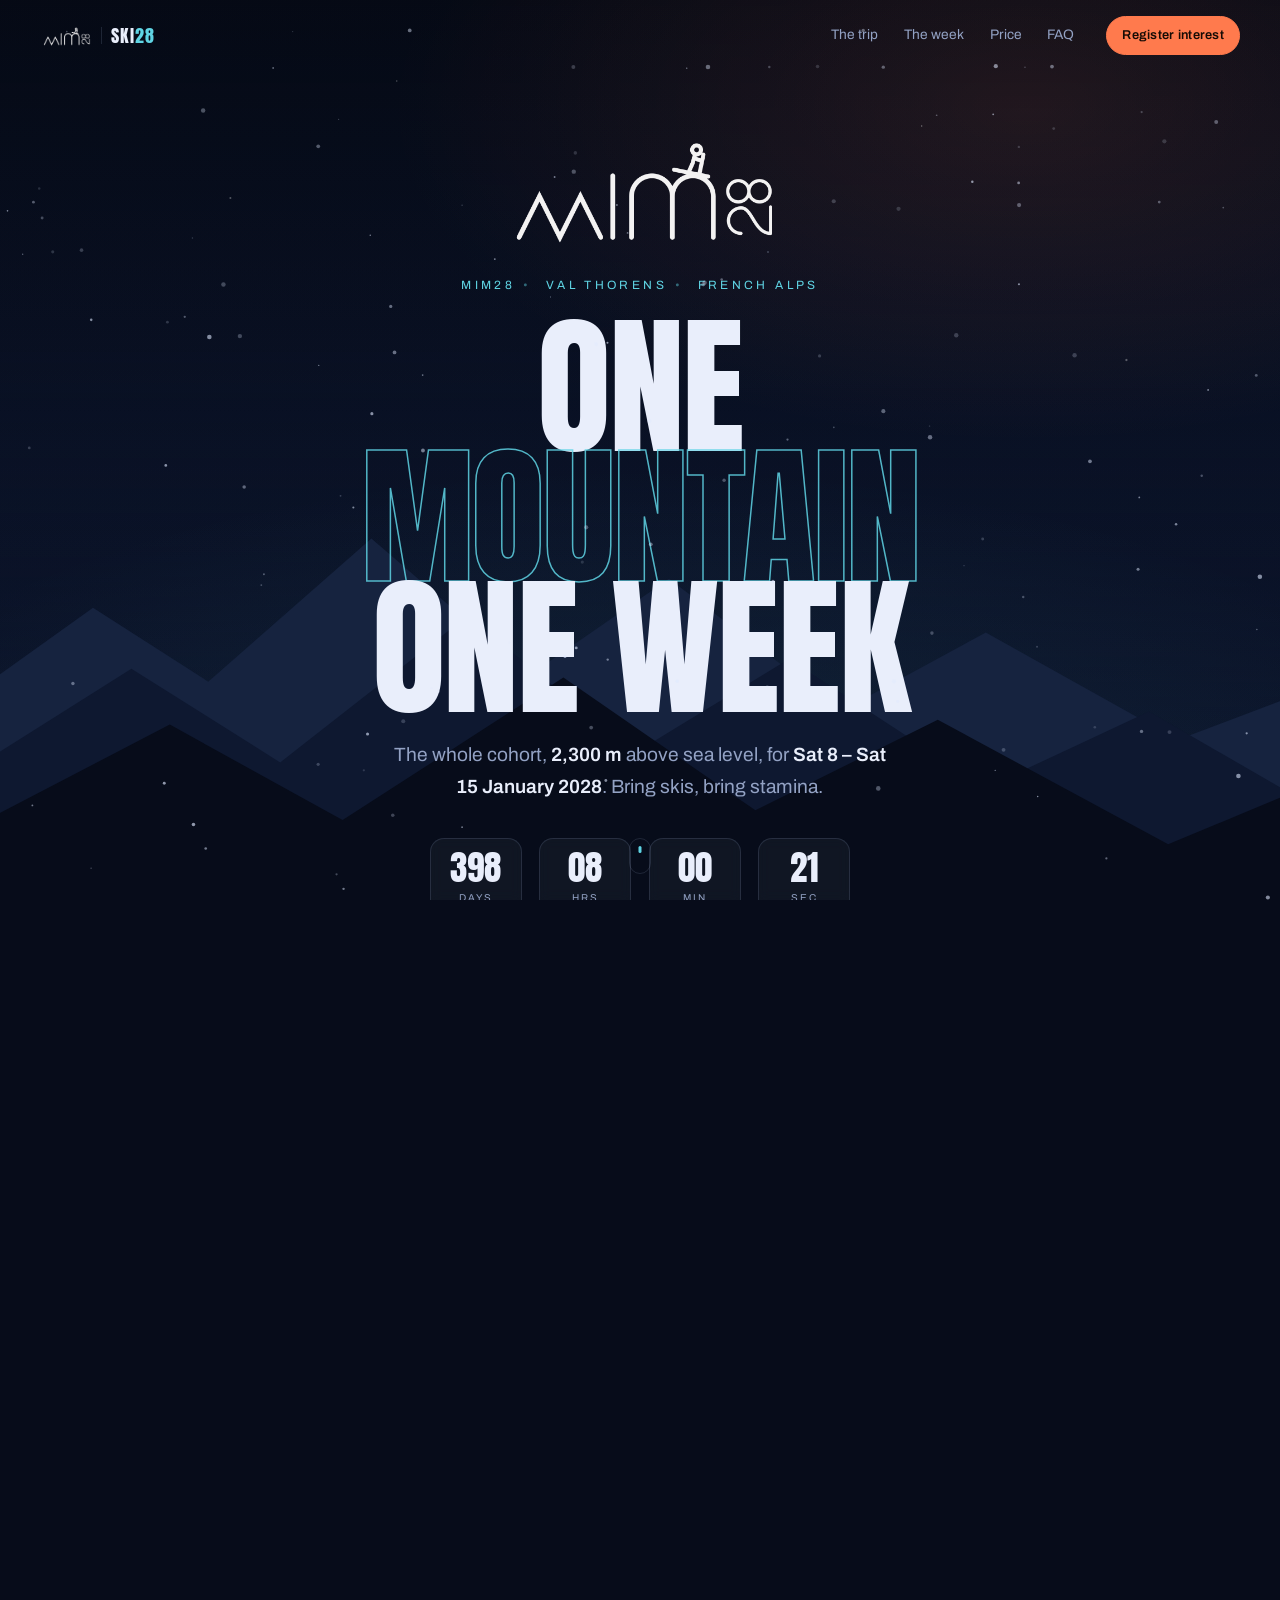
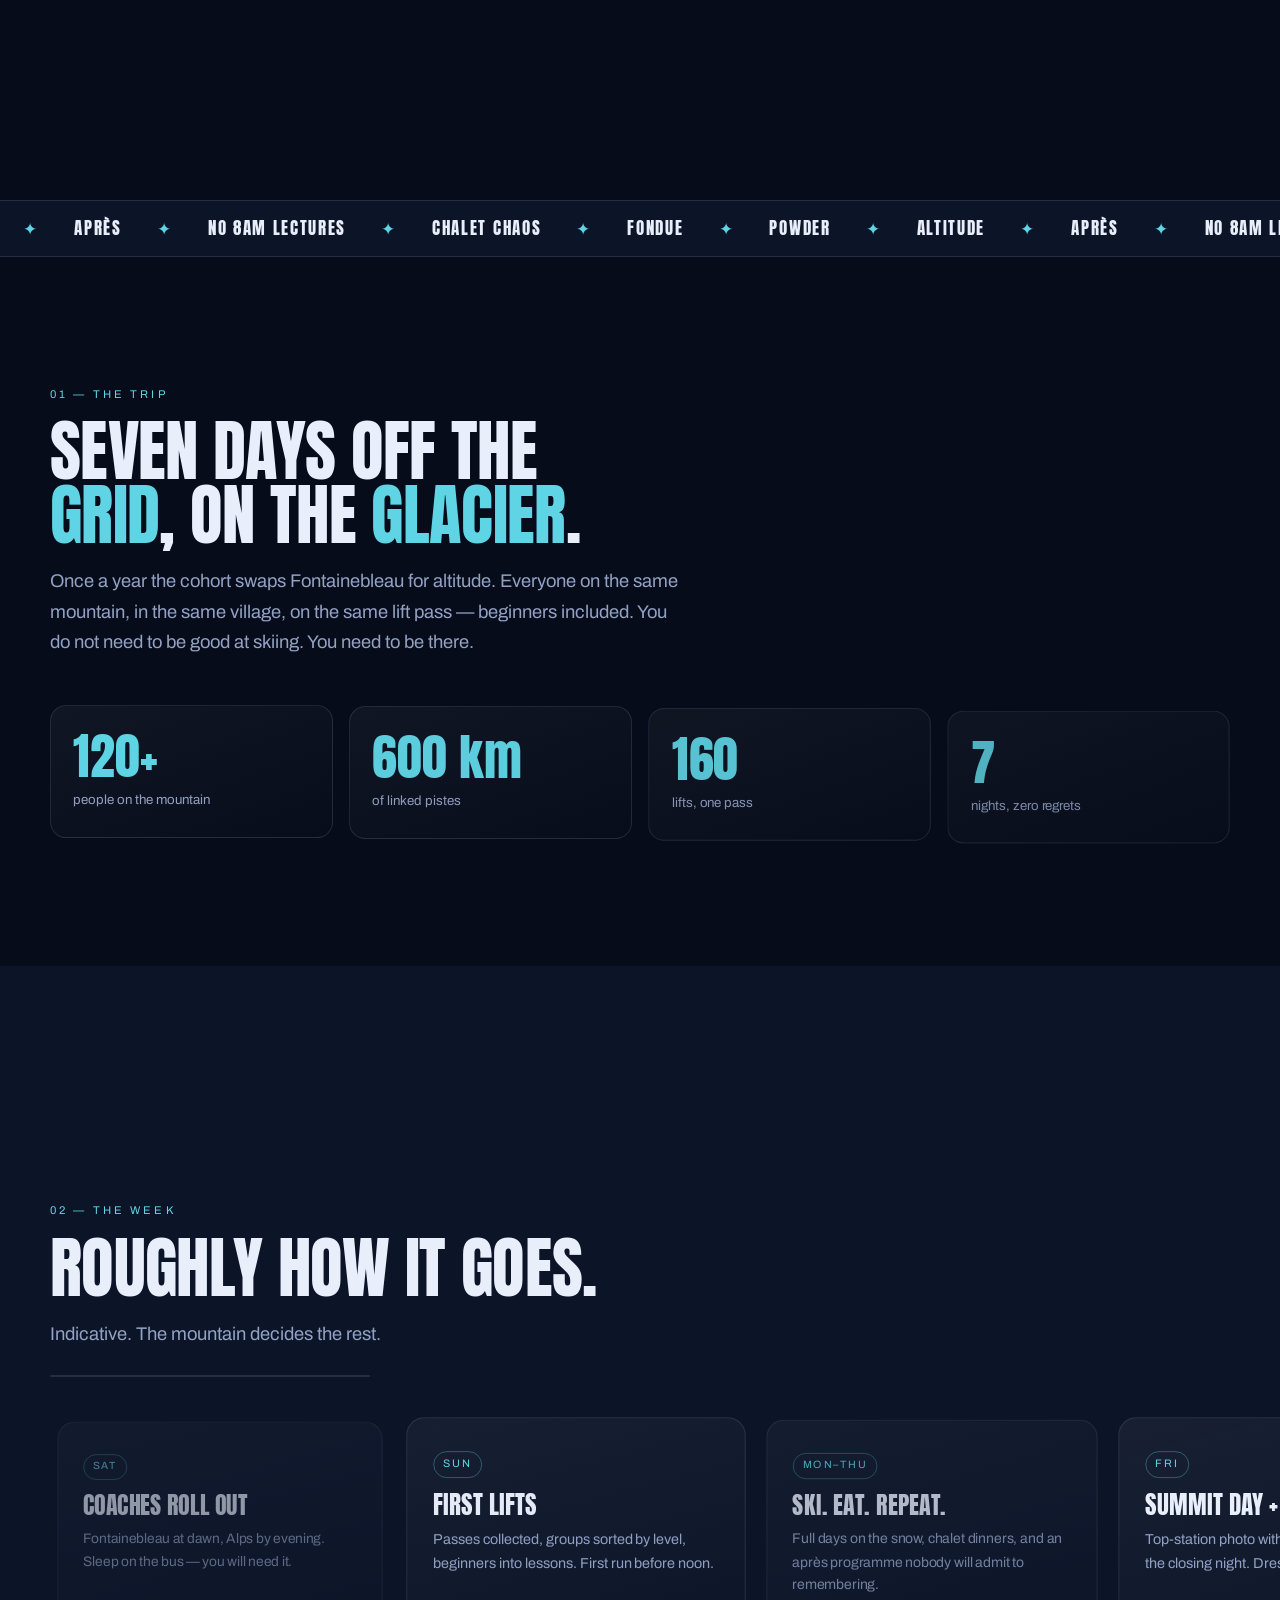
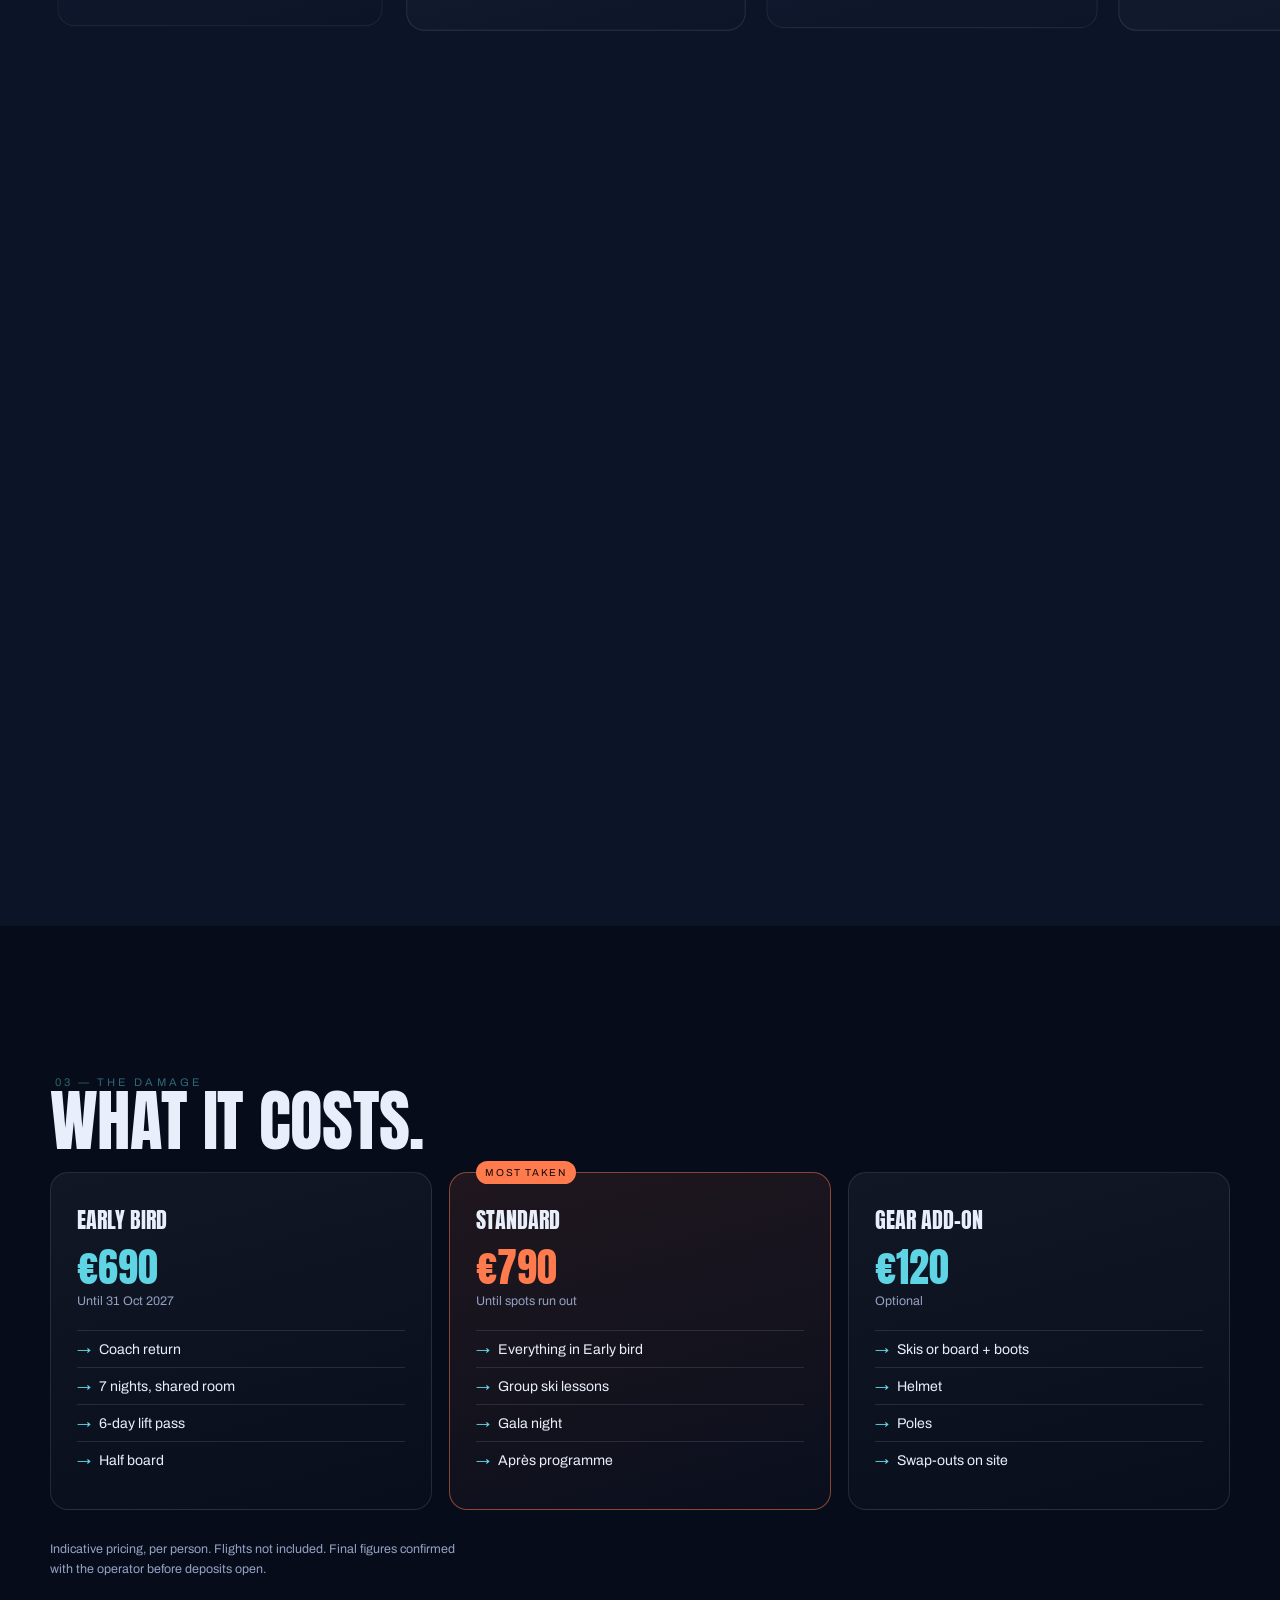
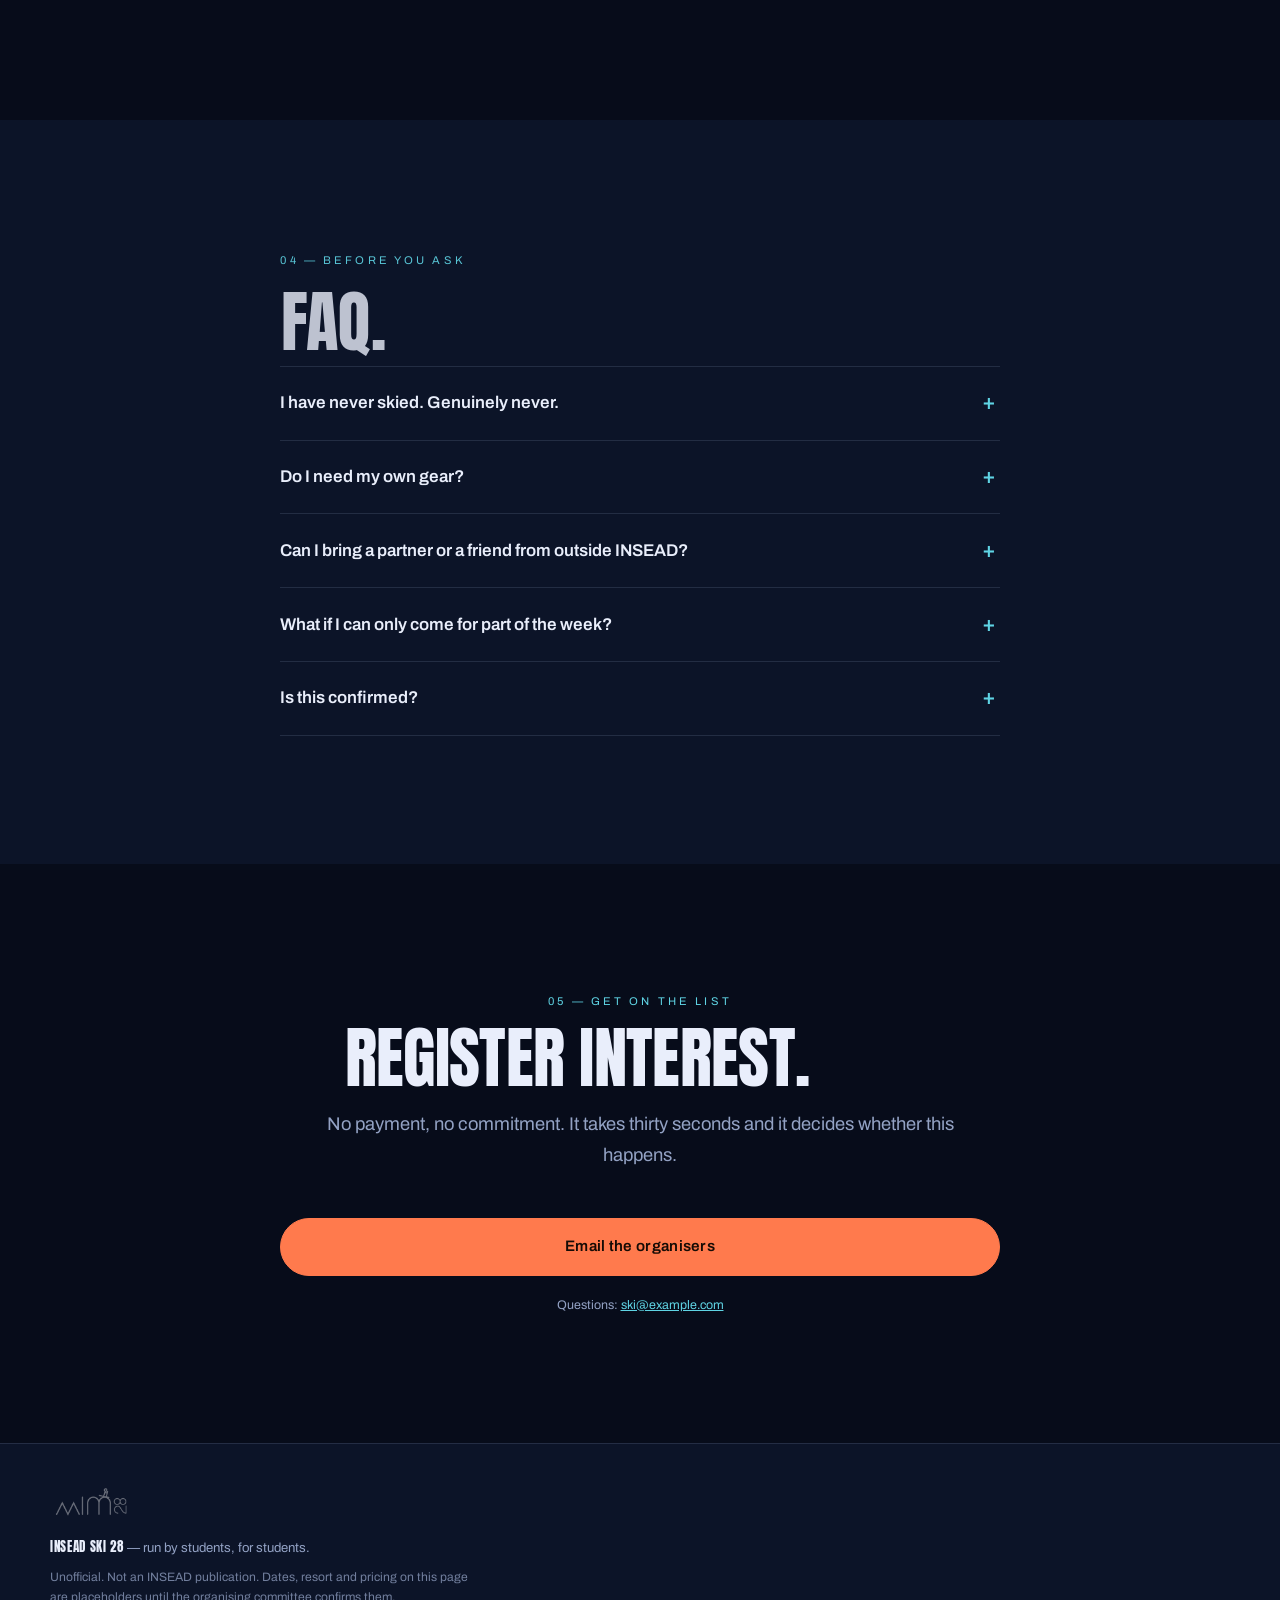
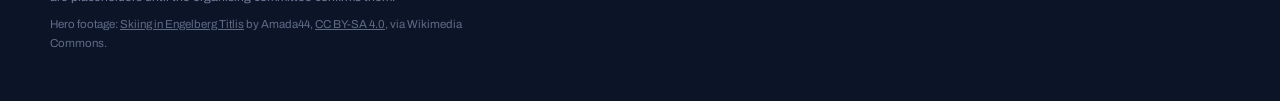
==== index.html @ a14448bf "Update" ====
<!doctype html>
<html lang="en">
<head>
<meta charset="utf-8">
<meta name="viewport" content="width=device-width, initial-scale=1">
<title>INSEAD Ski — MIM28</title>
<meta name="description" content="The INSEAD MIM28 ski trip. One mountain. One week. The whole cohort.">
<meta name="theme-color" content="#070c1a">
<meta property="og:type" content="website">
<meta property="og:title" content="INSEAD Ski — MIM28">
<meta property="og:description" content="One mountain. One week. The whole cohort.">

<link rel="preconnect" href="https://fonts.googleapis.com">
<link rel="preconnect" href="https://fonts.gstatic.com" crossorigin>
<link rel="preconnect" href="https://upload.wikimedia.org" crossorigin>
<link href="https://fonts.googleapis.com/css2?family=Archivo:wght@400;600&family=Anton&display=swap" rel="stylesheet">
<link rel="icon" href="assets/favicon.svg" type="image/svg+xml">
<link rel="apple-touch-icon" href="assets/mim28-logo.png">
<link rel="stylesheet" href="styles.css">
</head>
<body>

<!-- scroll progress hairline -->
<div class="progress" aria-hidden="true"><i id="progressBar"></i></div>

<canvas id="snow" aria-hidden="true"></canvas>

<!-- ══ nav ══ -->
<header class="nav" id="nav">
  <a class="nav__mark" href="#top" aria-label="INSEAD Ski, MIM28 — back to top">
    <img class="nav__logo" src="assets/mim28-logo.png" alt="" width="2080" height="880">
    <span class="nav__rule" aria-hidden="true"></span>
    <span class="nav__word">SKI<span class="nav__yr" data-cfg="yearShort"></span></span>
  </a>
  <nav class="nav__links">
    <a href="#what">The trip</a>
    <a href="#week">The week</a>
    <a href="#price">Price</a>
    <a href="#faq">FAQ</a>
  </nav>
  <a class="btn btn--sm" href="#signup">Register interest</a>
</header>

<!-- ══════════════ HERO ══════════════
     Tall section + sticky stage: everything inside is driven by --p,
     the section's own 0→1 scroll progress, so the hero doesn't "finish"
     and hand over — it dissolves continuously into what follows. -->
<section class="hero" id="top" data-pin="hero">
  <div class="hero__stage">

    <div class="hero__media" aria-hidden="true">
      <video class="hero__video" id="heroVideo"
             autoplay muted loop playsinline preload="none" tabindex="-1"></video>
      <div class="hero__sky"></div>
      <div class="hero__scrim"></div>
    </div>

    <svg class="ridge ridge--far"  viewBox="0 0 1440 420" preserveAspectRatio="none" aria-hidden="true">
      <path d="M0 420V250l150-92 120 66 170-128 165 122 145-86 180 118 150-70 200 96 160-52v176z"/>
    </svg>
    <svg class="ridge ridge--mid"  viewBox="0 0 1440 420" preserveAspectRatio="none" aria-hidden="true">
      <path d="M0 420V300l190-118 155 96 195-150 175 140 160-96 205 132 170-78 190 108v186z"/>
    </svg>
    <svg class="ridge ridge--near" viewBox="0 0 1440 420" preserveAspectRatio="none" aria-hidden="true">
      <path d="M0 420V344l230-142 180 118 230-176 200 164 190-112 240 154 170-84v354z"/>
    </svg>

    <div class="hero__inner">
      <img class="hero__logo" src="assets/mim28-logo.png" alt="MIM28"
           width="2080" height="880" fetchpriority="high">

      <p class="kicker">
        <span data-cfg="cohort"></span><span class="kicker__dot">•</span>
        <span data-cfg="resort"></span><span class="kicker__dot">•</span>
        <span data-cfg="country"></span>
      </p>

      <h1 class="hero__title">
        <span class="hero__line" style="--k:0">ONE</span>
        <span class="hero__line hero__line--out" style="--k:1">MOUNTAIN</span>
        <span class="hero__line" style="--k:2">ONE WEEK</span>
      </h1>

      <p class="hero__sub">
        The whole cohort, <span data-cfg="altitude"></span> above sea level,
        for <span data-cfg="datesLong"></span>. Bring skis, bring stamina.
      </p>

      <div class="count" id="count" aria-live="polite">
        <div class="count__unit"><b id="c-d">—</b><span>days</span></div>
        <div class="count__unit"><b id="c-h">—</b><span>hrs</span></div>
        <div class="count__unit"><b id="c-m">—</b><span>min</span></div>
        <div class="count__unit"><b id="c-s">—</b><span>sec</span></div>
      </div>

      <div class="hero__cta">
        <a class="btn btn--lg" href="#signup">Register interest</a>
        <a class="btn btn--ghost btn--lg" href="#what">What is this?</a>
      </div>

      <p class="hero__note"><span data-cfg="spotsNote"></span></p>
    </div>

    <div class="scrollcue" aria-hidden="true"><span></span></div>
  </div>
</section>

<!-- ══ marquee — speed reacts to how fast you scroll ══ -->
<div class="marquee" id="marquee" aria-hidden="true">
  <div class="marquee__track">
    <span>POWDER</span><i>✦</i><span>ALTITUDE</span><i>✦</i><span>APRÈS</span><i>✦</i>
    <span>NO 8AM LECTURES</span><i>✦</i><span>CHALET CHAOS</span><i>✦</i><span>FONDUE</span><i>✦</i>
    <span>POWDER</span><i>✦</i><span>ALTITUDE</span><i>✦</i><span>APRÈS</span><i>✦</i>
    <span>NO 8AM LECTURES</span><i>✦</i><span>CHALET CHAOS</span><i>✦</i><span>FONDUE</span><i>✦</i>
  </div>
</div>

<!-- ══ what ══ -->
<section class="sec" id="what">
  <div class="wrap">
    <p class="eyebrow flow">01 — The trip</p>
    <h2 class="h2 flow">Seven days off the <em>grid</em>, on the <em>glacier</em>.</h2>
    <p class="lede flow">
      Once a year the cohort swaps Fontainebleau for altitude. Everyone on the same mountain,
      in the same village, on the same lift pass — beginners included. You do not need to be
      good at skiing. You need to be there.
    </p>

    <div class="stats">
      <div class="stat flow" style="--k:0"><b data-cfg="statPeople" data-count></b><span>people on the mountain</span></div>
      <div class="stat flow" style="--k:1"><b data-cfg="statKm"     data-count></b><span>of linked pistes</span></div>
      <div class="stat flow" style="--k:2"><b data-cfg="statLifts"  data-count></b><span>lifts, one pass</span></div>
      <div class="stat flow" style="--k:3"><b data-cfg="statNights" data-count></b><span>nights, zero regrets</span></div>
    </div>
  </div>
</section>

<!-- ══════════════ THE WEEK ══════════════
     Pinned: vertical scrolling is remapped onto horizontal travel, so the
     week plays out as one continuous move instead of five separate reveals. -->
<section class="week" id="week" data-pin="week">
  <div class="week__stage">
    <div class="wrap week__head">
      <p class="eyebrow">02 — The week</p>
      <h2 class="h2">Roughly how it goes.</h2>
      <p class="lede lede--tight">Indicative. The mountain decides the rest.</p>
      <div class="week__meter" aria-hidden="true"><i id="weekMeter"></i></div>
    </div>

    <div class="track" id="weekTrack" role="list">
      <article class="wcard" role="listitem" style="--k:0">
        <span class="wcard__day">Sat</span>
        <h3>Coaches roll out</h3>
        <p>Fontainebleau at dawn, Alps by evening. Sleep on the bus — you will need it.</p>
      </article>
      <article class="wcard" role="listitem" style="--k:1">
        <span class="wcard__day">Sun</span>
        <h3>First lifts</h3>
        <p>Passes collected, groups sorted by level, beginners into lessons. First run before noon.</p>
      </article>
      <article class="wcard" role="listitem" style="--k:2">
        <span class="wcard__day">Mon–Thu</span>
        <h3>Ski. Eat. Repeat.</h3>
        <p>Full days on the snow, chalet dinners, and an après programme nobody will admit to remembering.</p>
      </article>
      <article class="wcard" role="listitem" style="--k:3">
        <span class="wcard__day">Fri</span>
        <h3>Summit day + gala</h3>
        <p>Top-station photo with the whole cohort, then the closing night. Dress code: questionable.</p>
      </article>
      <article class="wcard" role="listitem" style="--k:4">
        <span class="wcard__day">Sat</span>
        <h3>The long drive back</h3>
        <p>Silence, sunburn, and a group chat that will not recover for months.</p>
      </article>
    </div>
  </div>
</section>

<!-- ══ price ══ -->
<section class="sec" id="price">
  <div class="wrap">
    <p class="eyebrow flow">03 — The damage</p>
    <h2 class="h2 flow">What it costs.</h2>

    <div class="tiers">
      <div class="tier flow" style="--k:0">
        <h3>Early bird</h3>
        <p class="tier__price"><span data-cfg="priceEarly"></span></p>
        <p class="tier__when">Until <span data-cfg="earlyDeadline"></span></p>
        <ul><li>Coach return</li><li>7 nights, shared room</li><li>6-day lift pass</li><li>Half board</li></ul>
      </div>
      <div class="tier tier--hot flow" style="--k:1">
        <span class="tier__flag">Most taken</span>
        <h3>Standard</h3>
        <p class="tier__price"><span data-cfg="priceStd"></span></p>
        <p class="tier__when">Until spots run out</p>
        <ul><li>Everything in Early bird</li><li>Group ski lessons</li><li>Gala night</li><li>Après programme</li></ul>
      </div>
      <div class="tier flow" style="--k:2">
        <h3>Gear add-on</h3>
        <p class="tier__price"><span data-cfg="priceGear"></span></p>
        <p class="tier__when">Optional</p>
        <ul><li>Skis or board + boots</li><li>Helmet</li><li>Poles</li><li>Swap-outs on site</li></ul>
      </div>
    </div>
    <p class="finePrint flow">
      Indicative pricing, per person. Flights not included. Final figures confirmed with the
      operator before deposits open.
    </p>
  </div>
</section>

<!-- ══ faq ══ -->
<section class="sec sec--alt" id="faq">
  <div class="wrap wrap--narrow">
    <p class="eyebrow flow">04 — Before you ask</p>
    <h2 class="h2 flow">FAQ.</h2>

    <details class="qa flow" style="--k:0"><summary>I have never skied. Genuinely never.</summary>
      <p>Perfect. A large chunk of the cohort hasn't either. Beginner lessons run every morning and
      the beginner group is the loudest group on the trip.</p></details>
    <details class="qa flow" style="--k:1"><summary>Do I need my own gear?</summary>
      <p>No. Take the gear add-on and everything is waiting for you at the shop in the village.
      Bring your own gloves, goggles and thermals — those are personal.</p></details>
    <details class="qa flow" style="--k:2"><summary>Can I bring a partner or a friend from outside INSEAD?</summary>
      <p>Usually yes, subject to spots. Flag it on the interest form so the organisers can count beds.</p></details>
    <details class="qa flow" style="--k:3"><summary>What if I can only come for part of the week?</summary>
      <p>Say so on the form. Partial stays are handled case by case and priced accordingly.</p></details>
    <details class="qa flow" style="--k:4"><summary>Is this confirmed?</summary>
      <p>Not yet. This page exists to size demand. Registering interest costs nothing and commits
      you to nothing — it just tells the organisers how many beds to hold.</p></details>
  </div>
</section>

<!-- ══ signup ══ -->
<section class="sec signup" id="signup" data-glow>
  <div class="wrap wrap--narrow">
    <p class="eyebrow flow">05 — Get on the list</p>
    <h2 class="h2 flow">Register interest.</h2>
    <p class="lede flow">No payment, no commitment. It takes thirty seconds and it decides whether this happens.</p>
    <a class="btn btn--lg btn--block flow" id="signupBtn" href="#" target="_blank" rel="noopener">Open the interest form</a>
    <p class="finePrint flow">Questions: <a id="mailLink" href="#"><span data-cfg="contactEmail"></span></a></p>
  </div>
</section>

<footer class="foot">
  <div class="wrap">
    <img class="foot__logo" src="assets/mim28-logo.png" alt="" width="2080" height="880">
    <p><b>INSEAD SKI <span data-cfg="yearShort"></span></b> — run by students, for students.</p>
    <p class="foot__dis">
      Unofficial. Not an INSEAD publication. Dates, resort and pricing on this page are
      placeholders until the organising committee confirms them.
    </p>
    <p class="foot__credit">
      Hero footage:
      <a href="https://commons.wikimedia.org/wiki/File:Skiing_in_Engelberg_Titlis.webm">Skiing in Engelberg Titlis</a>
      by Amada44, <a href="https://creativecommons.org/licenses/by-sa/4.0/">CC BY-SA 4.0</a>, via Wikimedia Commons.
    </p>
  </div>
</footer>

<script src="script.js"></script>
</body>
</html>
---- styles.css ----
/* ═══════════════════════════════════════════════════════════════
   INSEAD SKI — teaser page

   Motion model: almost nothing here animates on a timer. Sections
   expose a 0→1 scroll progress as --p (set by script.js each frame)
   and elements interpolate off it, so one section's exit IS the next
   section's entrance. Anything that would snap is a bug.

   Everything scroll-driven is gated behind `.motion` on <html>,
   which the script adds only when JS runs AND the visitor has not
   asked for reduced motion. Without it the page is a plain, fully
   visible, top-to-bottom document.
   ═══════════════════════════════════════════════════════════════ */

:root{
  --night:#070c1a; --night-2:#0c1428;
  --ink:#e9eefb; --muted:#93a2c4;
  --glacier:#5fd4e4; --glow:#ff7a4d;
  --line:rgba(147,162,196,.18);
  --wrap:1180px;
  --ease:cubic-bezier(.22,.61,.36,1);
  --display:"Anton","Haettenschweiler","Arial Narrow",sans-serif;
  --body:"Archivo",ui-sans-serif,system-ui,-apple-system,"Segoe UI",sans-serif;
}

*,*::before,*::after{ box-sizing:border-box }
html{ scroll-behavior:smooth }
@media (prefers-reduced-motion:reduce){ html{ scroll-behavior:auto } }

body{
  margin:0; background:var(--night); color:var(--ink);
  font-family:var(--body); font-size:clamp(15px,.4vw + 14px,17px);
  line-height:1.65; -webkit-font-smoothing:antialiased; overflow-x:hidden;
}
img{ max-width:100% }
a{ color:inherit }
.wrap{ width:min(100% - 2.5rem,var(--wrap)); margin-inline:auto }
.wrap--narrow{ width:min(100% - 2.5rem,720px) }

/* ── scroll progress hairline ───────────────────────────── */
.progress{ position:fixed; inset:0 0 auto; height:2px; z-index:30; background:transparent }
.progress i{
  display:block; height:100%; width:100%; transform-origin:0 50%;
  transform:scaleX(var(--sp,0));
  background:linear-gradient(90deg,var(--glacier),var(--glow));
}

#snow{ position:fixed; inset:0; width:100%; height:100%; pointer-events:none; z-index:2; opacity:.75 }

/* ── nav ───────────────────────────────────────────────── */
.nav{
  position:fixed; inset:0 0 auto; z-index:20; display:flex; align-items:center; gap:2rem;
  padding:1rem clamp(1.25rem,4vw,2.5rem);
  transition:background .5s var(--ease), backdrop-filter .5s var(--ease),
             border-color .5s var(--ease), padding .5s var(--ease);
  border-bottom:1px solid transparent;
}
.nav.is-stuck{
  background:rgba(7,12,26,.82);
  backdrop-filter:blur(14px) saturate(140%); -webkit-backdrop-filter:blur(14px) saturate(140%);
  border-bottom-color:var(--line); padding-block:.7rem;
}
.nav__mark{
  display:flex; align-items:center; gap:.55rem; min-width:0;
  font-family:var(--display); font-size:1.15rem; letter-spacing:.06em;
  text-decoration:none; white-space:nowrap;
}
.nav__logo{ height:22px; width:auto; display:block; flex:none }
.nav__rule{ width:1px; height:17px; background:var(--line); flex:none }
.nav__word{ flex:none }
.nav__yr{ color:var(--glacier) }
.nav__links{ display:flex; gap:1.6rem; margin-left:auto; font-size:.86rem }
.nav__links a{ text-decoration:none; color:var(--muted); transition:color .2s; padding-block:.3rem }
.nav__links a:hover{ color:var(--ink) }
@media (max-width:760px){ .nav__links{ display:none } .nav .btn{ margin-left:auto } }

/* ── buttons ───────────────────────────────────────────── */
.btn{
  --pad:.7rem 1.15rem;
  display:inline-flex; align-items:center; justify-content:center; padding:var(--pad);
  font-family:var(--body); font-weight:600; font-size:.88rem; letter-spacing:.02em;
  text-decoration:none; white-space:nowrap;
  color:#160b05; background:var(--glow); border:1px solid var(--glow); border-radius:100px;
  transition:transform .25s var(--ease), box-shadow .35s var(--ease);
}
.btn:hover{ transform:translateY(-2px); box-shadow:0 10px 30px -8px rgba(255,122,77,.6) }
.btn:active{ transform:translateY(0) }
.btn--sm{ --pad:.5rem .95rem; font-size:.8rem }
.btn--lg{ --pad:.95rem 1.9rem; font-size:.95rem }
.btn--block{ display:flex; width:100%; margin-top:1.5rem }
.btn--ghost{ background:transparent; color:var(--ink); border-color:var(--line) }
.btn--ghost:hover{ border-color:var(--glacier); color:var(--glacier); box-shadow:none }

/* ══════════════ HERO ══════════════ */
.hero{ position:relative; background:var(--night) }
.hero__stage{
  position:relative; min-height:100svh; display:grid; place-items:center;
  padding:8rem 1.25rem 6rem; overflow:hidden; isolation:isolate;
}
/* The pin only has something to animate across if the section is TALLER
   than the stage stuck inside it: this 100svh of surplus IS the runway
   the hero dissolves over. Equal heights would snap --p from 0 to 1. */
.motion .hero{ height:200svh }
.motion .hero__stage{ position:sticky; top:0; height:100svh; min-height:0 }

.hero__media{ position:absolute; inset:0; z-index:-3; overflow:hidden }
.hero__video{
  position:absolute; inset:0; width:100%; height:100%; object-fit:cover;
  opacity:0; transition:opacity 1.2s var(--ease);
}
.hero__video.is-ready{ opacity:.55 }
/* video pushes back and drifts as the hero scrolls away */
.motion .hero__video{
  transform:scale(calc(1 + var(--p,0) * .22)) translate3d(0,calc(var(--p,0) * 4vh),0);
  filter:blur(calc(var(--p,0) * 6px));
}
.hero__sky{
  position:absolute; inset:0; z-index:-1;
  background:
    radial-gradient(120% 80% at 50% 100%, rgba(95,212,228,.16) 0%, transparent 60%),
    radial-gradient(80% 60% at 80% 12%, rgba(255,122,77,.13) 0%, transparent 62%),
    linear-gradient(180deg,#050914 0%,#0a1226 46%,#101c3a 100%);
}
.hero__sky::after{
  content:""; position:absolute; inset:0; opacity:.5;
  background-image:
    radial-gradient(1.4px 1.4px at 18% 22%,#fff,transparent),
    radial-gradient(1.2px 1.2px at 72% 14%,#fff,transparent),
    radial-gradient(1px 1px at 43% 33%,#cfe4ff,transparent),
    radial-gradient(1.6px 1.6px at 88% 40%,#fff,transparent),
    radial-gradient(1px 1px at 31% 9%,#fff,transparent),
    radial-gradient(1.2px 1.2px at 60% 28%,#cfe4ff,transparent);
}
/* when the video is playing the starfield is just a backdrop for it */
.has-video .hero__sky::after{ opacity:.22 }
/* scrim deepens as you scroll so the hero hands off to solid night */
.hero__scrim{
  position:absolute; inset:0;
  background:linear-gradient(180deg, rgba(7,12,26,.35) 0%, rgba(7,12,26,.15) 40%, rgba(7,12,26,.92) 100%);
}
.motion .hero__scrim{ opacity:calc(.55 + var(--p,0) * .45) }

.ridge{ position:absolute; left:-4%; bottom:-1px; width:108%; z-index:-2; will-change:transform }
.ridge--far{ height:min(58vh,470px) }  .ridge--far path{ fill:#16233f }
.ridge--mid{ height:min(50vh,410px) }  .ridge--mid path{ fill:#0e1830 }
.ridge--near{ height:min(40vh,340px) } .ridge--near path{ fill:#070c1a }
/* three depths climbing at different rates — the parallax IS the transition */
.motion .ridge--far { transform:translate3d(0,calc(var(--p,0) * -6vh),0) }
.motion .ridge--mid { transform:translate3d(0,calc(var(--p,0) * -13vh),0) }
.motion .ridge--near{ transform:translate3d(0,calc(var(--p,0) * -22vh),0) }

.hero__inner{ position:relative; z-index:3; text-align:center; max-width:960px }
/* the whole block lifts and dissolves; nothing waits its turn */
.motion .hero__inner{
  transform:translate3d(0,calc(var(--p,0) * -9vh),0);
  opacity:clamp(0,calc(1 - var(--p,0) * 1.9),1);
}

.hero__logo{
  display:block; width:clamp(150px,24vw,290px); height:auto;
  margin:0 auto 1.6rem;
}
.kicker{ font-size:.75rem; letter-spacing:.28em; text-transform:uppercase; color:var(--glacier); margin:0 0 1.6rem }
.kicker__dot{ opacity:.45; margin-inline:.5rem }

.hero__title{
  font-family:var(--display); font-weight:400; font-size:clamp(3.1rem,12vw,9.5rem);
  line-height:.86; letter-spacing:-.015em; margin:0 0 1.6rem; text-transform:uppercase;
}
.hero__line{ display:block }
/* each line drifts at its own rate, so the title comes apart rather than fading flat */
.motion .hero__line{ transform:translate3d(0,calc(var(--p,0) * (var(--k) - 1) * 7vh),0) }
.hero__line--out{ color:transparent; -webkit-text-stroke:1.5px rgba(95,212,228,.85); paint-order:stroke fill }

.hero__sub{ font-size:clamp(1rem,.5vw + .95rem,1.2rem); color:var(--muted); max-width:46ch; margin:0 auto 2.2rem }
.hero__sub span[data-cfg]{ color:var(--ink); font-weight:600 }

.count{ display:flex; justify-content:center; gap:clamp(.5rem,2vw,1.1rem); margin-bottom:2.4rem }
.count__unit{
  min-width:clamp(66px,15vw,92px); padding:.7rem .5rem .55rem;
  background:rgba(233,238,251,.045); border:1px solid var(--line); border-radius:14px;
  backdrop-filter:blur(6px); -webkit-backdrop-filter:blur(6px);
}
.count__unit b{
  display:block; font-family:var(--display); font-weight:400;
  font-size:clamp(1.5rem,4.5vw,2.2rem); line-height:1; font-variant-numeric:tabular-nums;
}
.count__unit span{ display:block; margin-top:.3rem; font-size:.62rem; letter-spacing:.2em; text-transform:uppercase; color:var(--muted) }
.count__live{ margin:0; font-family:var(--display); font-size:clamp(1.2rem,3.5vw,2rem); letter-spacing:.04em; color:var(--glacier) }

.hero__cta{ display:flex; gap:.8rem; justify-content:center; flex-wrap:wrap }
.hero__note{ margin-top:1.5rem; font-size:.8rem; color:var(--muted) }

.scrollcue{
  position:absolute; bottom:1.6rem; left:50%; translate:-50% 0; z-index:3;
  width:22px; height:36px; border:1px solid var(--line); border-radius:12px;
}
.motion .scrollcue{ opacity:clamp(0,calc(1 - var(--p,0) * 5),1) }
.scrollcue span{
  position:absolute; top:7px; left:50%; translate:-50% 0;
  width:3px; height:7px; border-radius:2px; background:var(--glacier);
  animation:cue 1.9s var(--ease) infinite;
}
@keyframes cue{ 0%{opacity:0;transform:translateY(0)} 30%{opacity:1} 100%{opacity:0;transform:translateY(14px)} }

/* ── marquee ───────────────────────────────────────────── */
.marquee{ overflow:hidden; border-block:1px solid var(--line); background:var(--night-2); padding:.85rem 0; position:relative; z-index:3 }
.marquee__track{
  display:flex; gap:2.2rem; width:max-content;
  font-family:var(--display); font-size:1.05rem; letter-spacing:.1em;
  transform:translate3d(calc(var(--mx,0) * -1px),0,0);
}
.marquee__track i{ color:var(--glacier); font-style:normal }

/* ── sections ──────────────────────────────────────────── */
.sec{ position:relative; z-index:3; padding:clamp(4.5rem,10vw,8.5rem) 0; background:var(--night) }
.sec--alt{ background:var(--night-2) }

.eyebrow{ font-size:.7rem; letter-spacing:.28em; text-transform:uppercase; color:var(--glacier); margin:0 0 1rem }
.h2{
  font-family:var(--display); font-weight:400; text-transform:uppercase;
  font-size:clamp(2.1rem,6vw,4.2rem); line-height:.95; letter-spacing:-.01em;
  margin:0 0 1.2rem; max-width:18ch;
}
.h2 em{ font-style:normal; color:var(--glacier) }
.lede{ font-size:clamp(1rem,.4vw + .95rem,1.15rem); color:var(--muted); max-width:58ch; margin:0 0 3rem }
.lede--tight{ margin-bottom:0 }

/* ── the flow primitive ─────────────────────────────────
   --e is each element's own 0→1 entry progress, written every
   frame while it is near the viewport. Because it tracks scroll
   position rather than firing a fixed-length transition, reversing
   the scroll reverses the animation and the whole page feels
   attached to the wheel. --k staggers siblings by delaying the
   ramp, without ever letting one snap in. */
.motion .flow{
  opacity:var(--e,0);
  transform:translate3d(0,calc((1 - var(--e,0)) * 34px),0)
            scale(calc(.985 + var(--e,0) * .015));
}

/* stats */
.stats{ display:grid; gap:1rem; grid-template-columns:repeat(auto-fit,minmax(190px,1fr)) }
.stat{
  padding:1.6rem 1.4rem; border:1px solid var(--line); border-radius:16px;
  background:linear-gradient(160deg,rgba(233,238,251,.05),rgba(233,238,251,.012));
  transition:border-color .3s;
}
.stat:hover{ border-color:rgba(95,212,228,.45) }
.stat b{ display:block; font-family:var(--display); font-weight:400; font-size:clamp(2.2rem,5vw,3.1rem); line-height:1; color:var(--glacier); font-variant-numeric:tabular-nums }
.stat span{ display:block; margin-top:.5rem; font-size:.83rem; color:var(--muted) }

/* ══════════════ THE WEEK (pinned horizontal) ══════════════ */
.week{ position:relative; z-index:3; background:var(--night-2) }
.week__stage{ padding:clamp(4.5rem,10vw,7rem) 0 }
.motion .week__stage{
  position:sticky; top:0; height:100svh;
  display:flex; flex-direction:column; justify-content:center; gap:2.5rem; padding:0;
}
.week__head{ margin-bottom:2.5rem }
.motion .week__head{ margin-bottom:0 }

/* progress meter for the pinned run — tells you the section is finite */
.week__meter{ margin-top:1.6rem; height:2px; width:min(320px,60%); background:var(--line); border-radius:2px; overflow:hidden }
.week__meter i{ display:block; height:100%; width:100%; transform-origin:0 50%; transform:scaleX(var(--wp,0)); background:var(--glacier) }
.week__meter{ display:none }
.motion .week__meter{ display:block }

.track{
  display:flex; gap:1rem;
  padding-inline:max(1.25rem,calc((100vw - var(--wrap))/2));
  padding-bottom:1.25rem; overflow-x:auto; scroll-snap-type:x mandatory;
  scrollbar-width:thin; scrollbar-color:var(--line) transparent;
}
.track::-webkit-scrollbar{ height:6px }
.track::-webkit-scrollbar-thumb{ background:var(--line); border-radius:99px }
/* pinned: vertical scroll is remapped to horizontal travel */
.motion .track{
  overflow:visible; scroll-snap-type:none; padding-bottom:0;
  transform:translate3d(calc(var(--tx,0) * -1px),0,0);
  will-change:transform;
}

.wcard{
  flex:0 0 min(78vw,340px); scroll-snap-align:start;
  padding:1.9rem 1.6rem; border:1px solid var(--line); border-radius:18px;
  background:linear-gradient(165deg,rgba(233,238,251,.055),rgba(233,238,251,.01));
  transition:border-color .3s;
}
/* cards breathe as they cross the middle of the screen */
.motion .wcard{
  transform:scale(calc(.94 + var(--c,0) * .06));
  opacity:calc(.45 + var(--c,0) * .55);
}
.wcard:hover{ border-color:rgba(95,212,228,.45) }
.wcard__day{
  display:inline-block; margin-bottom:.9rem; padding:.22rem .6rem;
  font-size:.68rem; letter-spacing:.16em; text-transform:uppercase;
  color:var(--glacier); border:1px solid rgba(95,212,228,.35); border-radius:99px;
}
.wcard h3{ font-family:var(--display); font-weight:400; text-transform:uppercase; font-size:1.55rem; line-height:1.05; margin:0 0 .6rem }
.wcard p{ margin:0; font-size:.9rem; color:var(--muted) }

/* tiers */
.tiers{ display:grid; gap:1.1rem; grid-template-columns:repeat(auto-fit,minmax(250px,1fr)); margin-bottom:1.8rem }
.tier{
  position:relative; padding:1.9rem 1.6rem; border:1px solid var(--line); border-radius:18px;
  background:linear-gradient(165deg,rgba(233,238,251,.05),rgba(233,238,251,.01));
}
.tier--hot{ border-color:rgba(255,122,77,.5); background:linear-gradient(165deg,rgba(255,122,77,.1),rgba(233,238,251,.015)) }
.tier__flag{
  position:absolute; top:-.7rem; left:1.6rem; padding:.2rem .6rem;
  font-size:.63rem; letter-spacing:.16em; text-transform:uppercase;
  color:#160b05; background:var(--glow); border-radius:99px;
}
.tier h3{ font-family:var(--display); font-weight:400; text-transform:uppercase; font-size:1.35rem; margin:0 0 .5rem }
.tier__price{ font-family:var(--display); font-size:2.5rem; line-height:1; margin:0 0 .25rem; color:var(--glacier) }
.tier--hot .tier__price{ color:var(--glow) }
.tier__when{ margin:0 0 1.2rem; font-size:.78rem; color:var(--muted) }
.tier ul{ margin:0; padding:0; list-style:none; font-size:.88rem }
.tier li{ padding:.4rem 0 .4rem 1.4rem; position:relative; border-top:1px solid var(--line) }
.tier li::before{ content:"→"; position:absolute; left:0; color:var(--glacier) }

.finePrint{ font-size:.78rem; color:var(--muted); max-width:60ch }
.finePrint a{ color:var(--glacier) }

/* faq */
.qa{ border-top:1px solid var(--line); padding:.35rem 0 }
.qa:last-of-type{ border-bottom:1px solid var(--line) }
.qa summary{ cursor:pointer; list-style:none; padding:1.05rem 2rem 1.05rem 0; font-weight:600; position:relative }
.qa summary::-webkit-details-marker{ display:none }
.qa summary::after{
  content:"+"; position:absolute; right:.25rem; top:50%; translate:0 -50%;
  font-size:1.35rem; color:var(--glacier); transition:rotate .35s var(--ease);
}
.qa[open] summary::after{ rotate:45deg }
.qa p{ margin:0 0 1.1rem; color:var(--muted); max-width:62ch }

/* signup — the glow rises with the section instead of just sitting there */
.signup{ background:var(--night); text-align:center; overflow:hidden }
.signup::before{
  content:""; position:absolute; inset:0; pointer-events:none;
  background:radial-gradient(90% 120% at 50% 100%,rgba(255,122,77,.22),transparent 62%);
  opacity:var(--g,1);
}
.signup .wrap{ position:relative }
.signup .lede{ margin-inline:auto }
.signup .finePrint{ margin:1.2rem auto 0 }

/* footer */
.foot{ position:relative; z-index:3; border-top:1px solid var(--line); background:var(--night-2); padding:2.5rem 0; font-size:.82rem; color:var(--muted) }
.foot__logo{ display:block; height:34px; width:auto; opacity:.4; margin-bottom:1.1rem }
.foot p{ margin:0 0 .5rem }
.foot b{ color:var(--ink); font-family:var(--display); font-weight:400; letter-spacing:.05em }
.foot__dis{ max-width:62ch; opacity:.75; font-size:.76rem }
.foot__credit{ max-width:62ch; opacity:.6; font-size:.72rem }
.foot__credit a{ color:var(--muted); text-decoration:underline }

/* ══════════════════════════════════════════════════════════
   PHONE

   The hero is the tight one: a 100svh stage has to hold the mark,
   the kicker, a huge headline, a subtitle, four countdown tiles,
   two buttons and a note. On a 667px-tall phone that does not fit
   at desktop rhythm, so the spacing and the display sizes step
   down together rather than letting the CTA fall off the screen.
   ══════════════════════════════════════════════════════════ */
@media (max-width:760px){
  .hero__stage{ padding:6rem 1.1rem 4.5rem }
  .hero__logo{ margin-bottom:1.1rem }
  .kicker{ margin-bottom:1.1rem; font-size:.68rem; letter-spacing:.18em }
  .hero__title{ margin-bottom:1.1rem }
  .hero__sub{ margin-bottom:1.6rem }
  .count{ margin-bottom:1.6rem; gap:.45rem }
  .hero__cta{ width:100%; flex-direction:column; align-items:stretch }
  /* full-width stacked buttons: a 44px target beats a neat row */
  .hero__cta .btn{ width:100%; --pad:.85rem 1.2rem }
  .hero__note{ margin-top:1.1rem; font-size:.74rem }

  .nav{ gap:.75rem }
  .nav__logo{ height:19px }
  .nav__mark{ font-size:1rem }

  .h2{ max-width:none }
  .wcard{ padding:1.5rem 1.3rem }
  .tier{ padding:1.6rem 1.3rem }
  .qa summary{ padding-block:1.15rem }   /* comfortable tap target */
  .foot__logo{ height:28px }
}

/* Short phones in landscape, and small phones generally: the hero
   headline is the only thing big enough to sacrifice. */
@media (max-height:700px) and (max-width:900px){
  .hero__title{ font-size:clamp(2.4rem,10vw,3.4rem) }
  .hero__logo{ width:clamp(130px,20vw,180px); margin-bottom:.9rem }
  .hero__sub{ font-size:.92rem; margin-bottom:1.2rem }
  .count__unit{ padding:.5rem .4rem .4rem }
  .scrollcue{ display:none }
}

/* Touch devices get no hover states — they stick on tap otherwise —
   and the pinned rail keeps momentum scrolling if motion is off. */
@media (hover:none){
  .btn:hover{ transform:none; box-shadow:none }
  .stat:hover, .wcard:hover{ border-color:var(--line) }
  .track{ -webkit-overflow-scrolling:touch }
}

/* ── reduced motion / no JS ─────────────────────────────
   `.motion` is simply never added, so every rule above that
   depends on it drops out and this is a static document. The
   only thing left to do is stop the decorative loop. */
@media (prefers-reduced-motion:reduce){
  .scrollcue span{ animation:none }
}
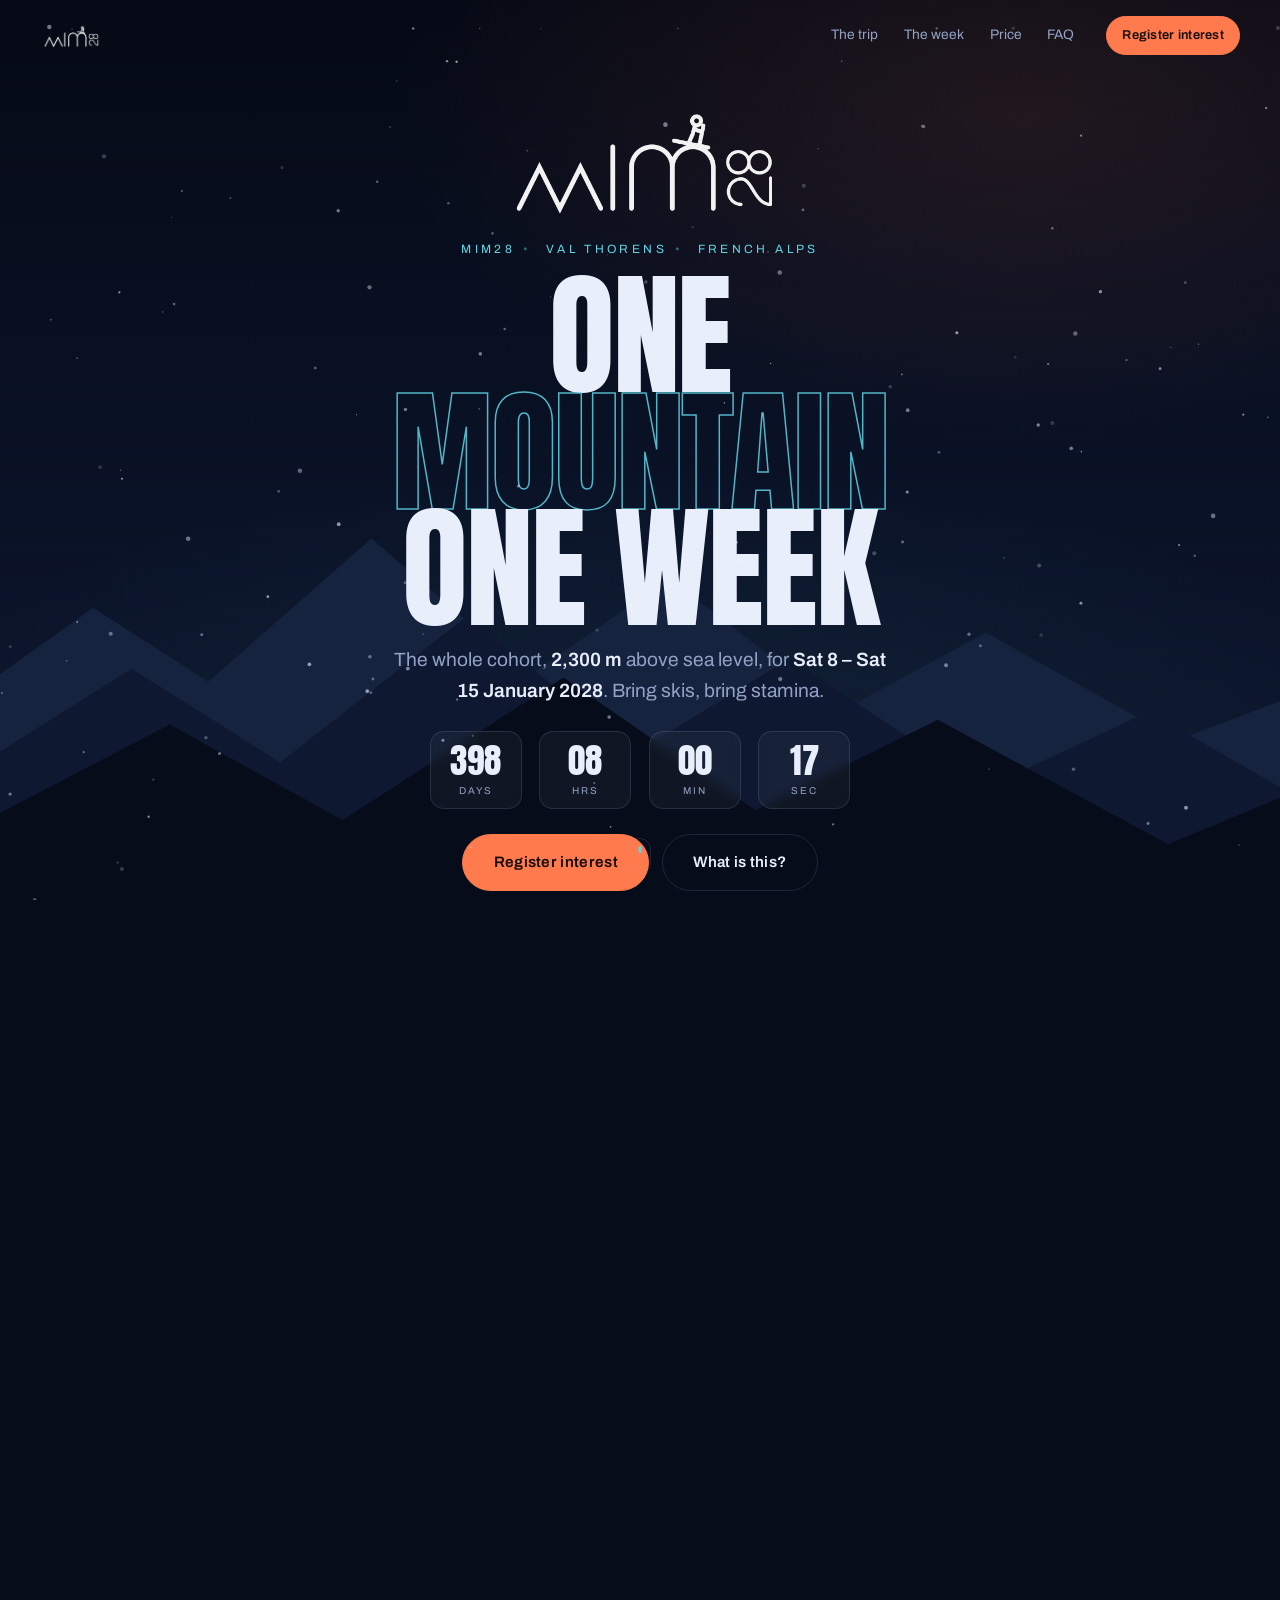
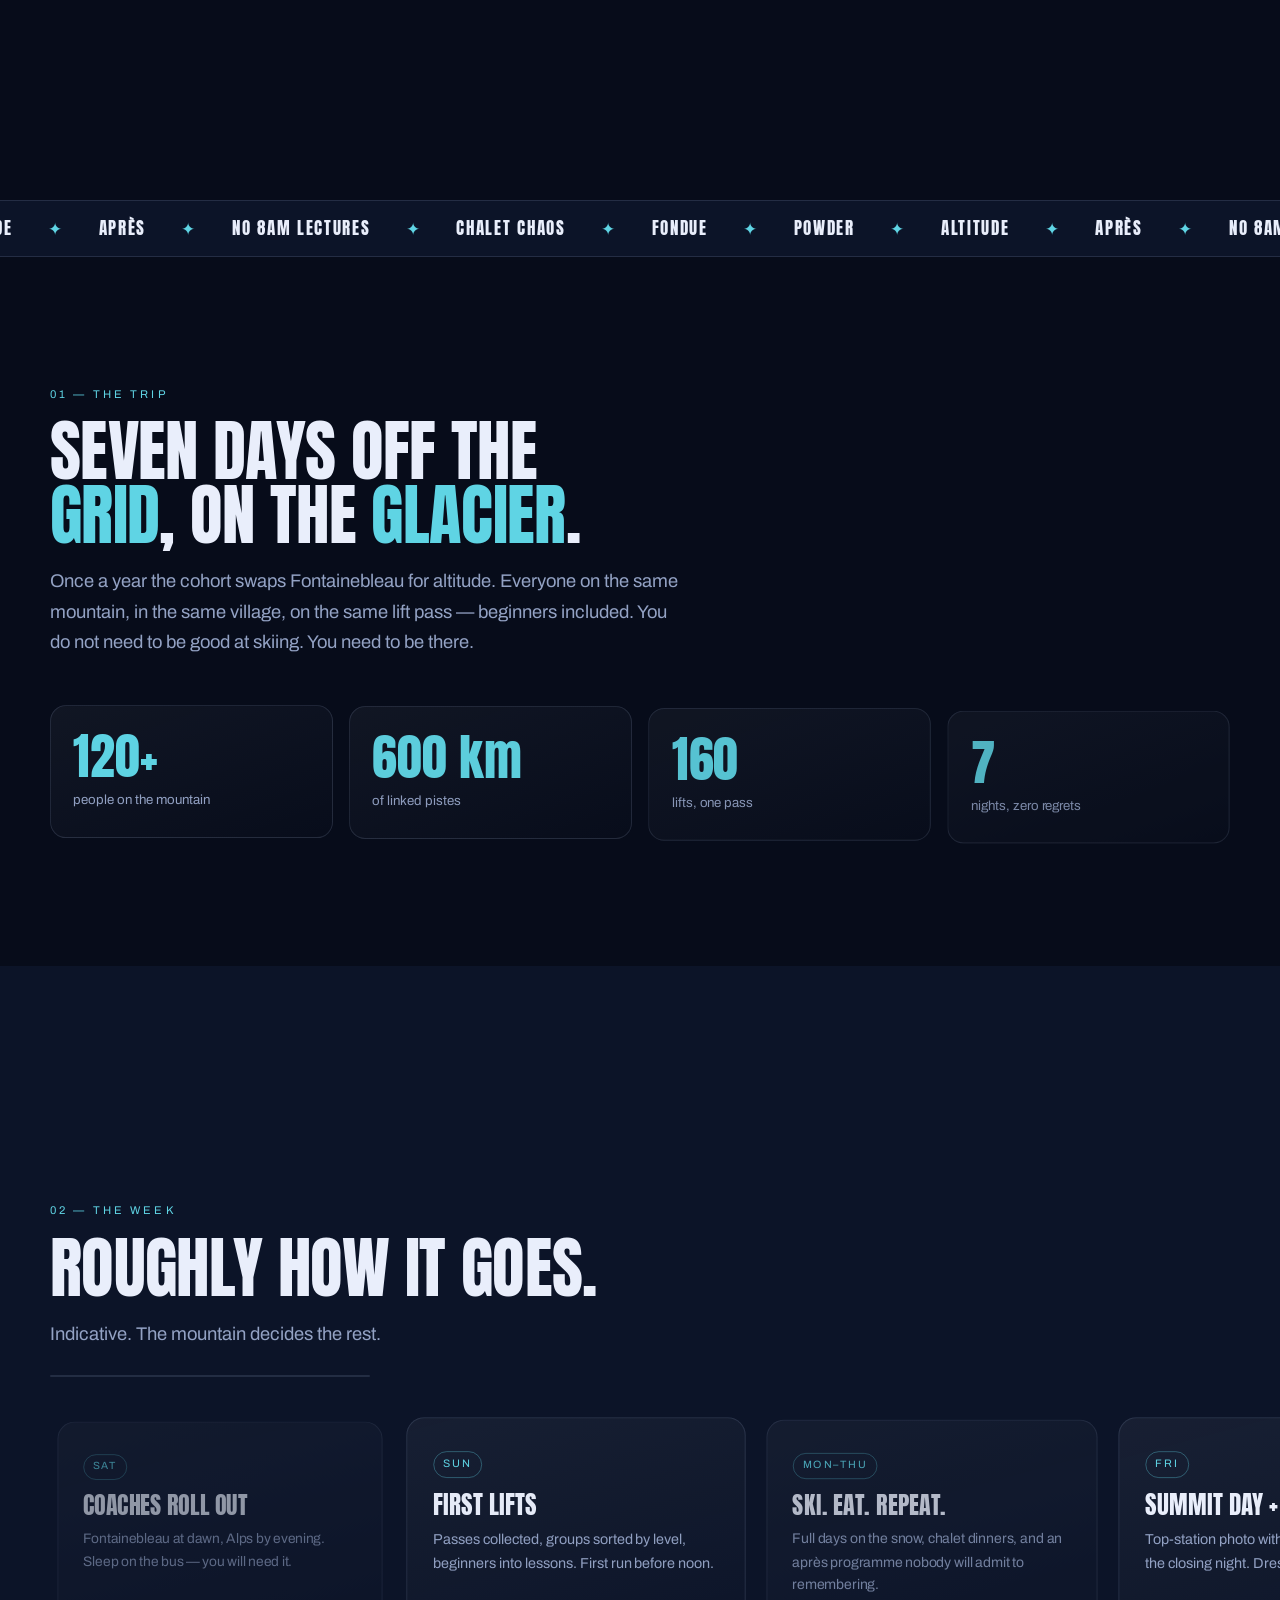
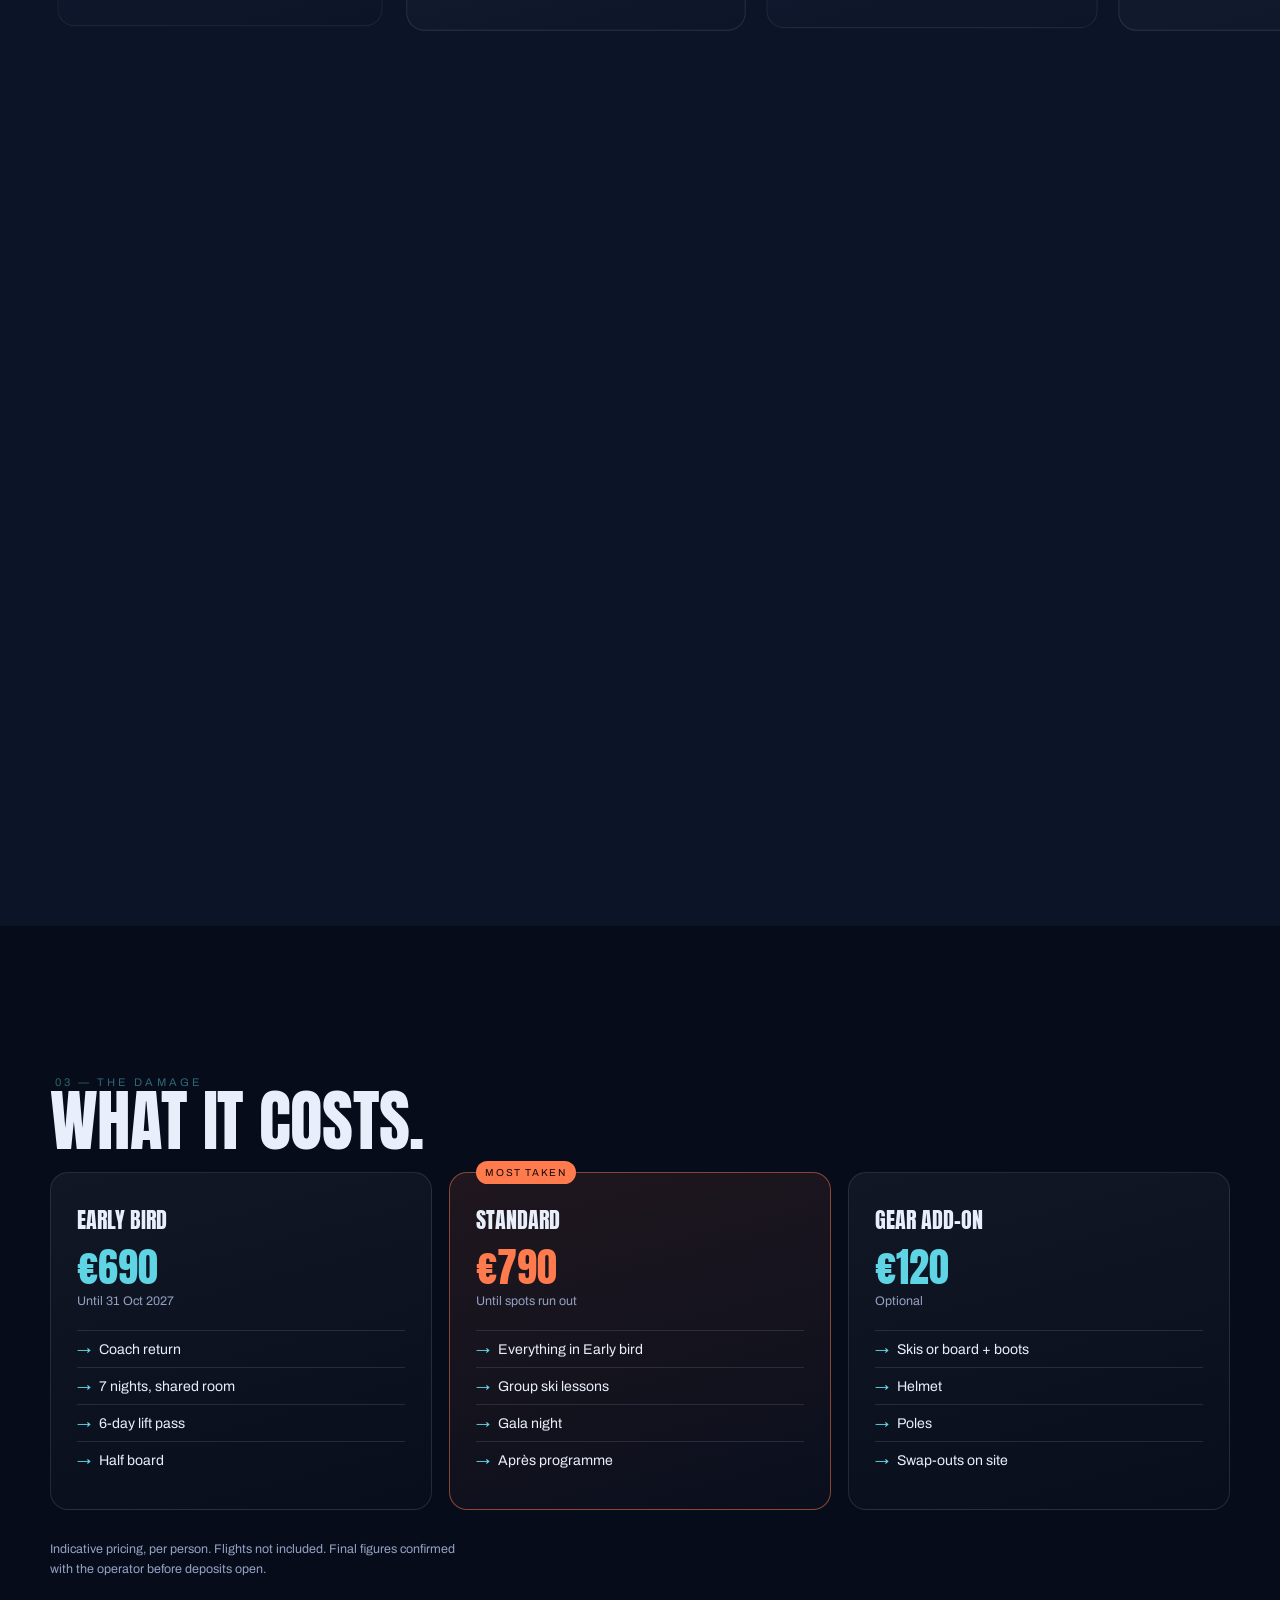
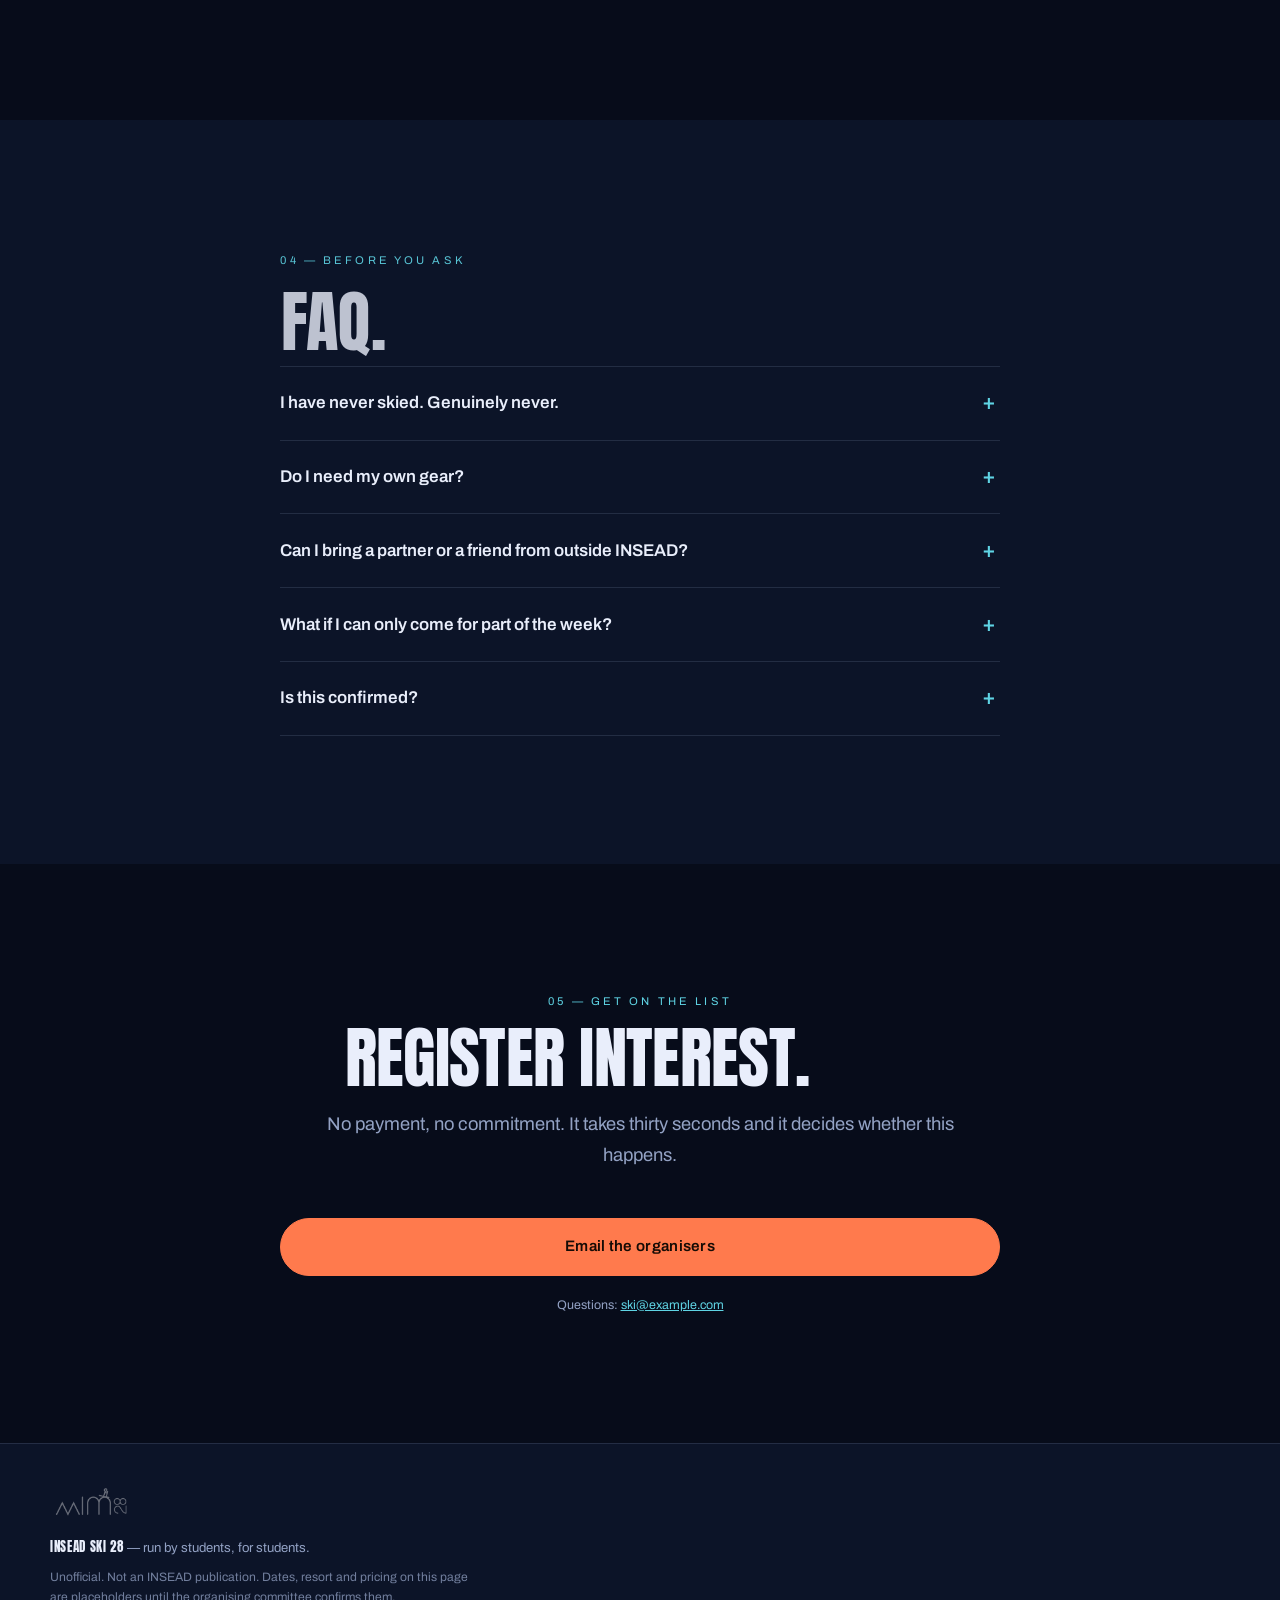
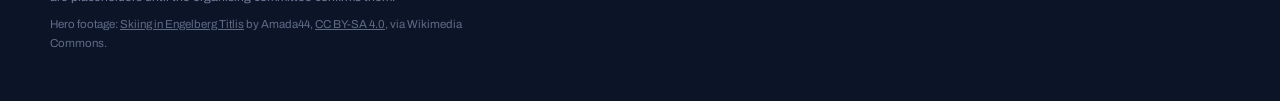
==== commit 157ceb01: "Update" ====
--- a/index.html
+++ b/index.html
@@ -27,10 +27,8 @@
 
 <!-- ══ nav ══ -->
 <header class="nav" id="nav">
-  <a class="nav__mark" href="#top" aria-label="INSEAD Ski, MIM28 — back to top">
+  <a class="nav__mark" href="#top" aria-label="MIM28 — back to top">
     <img class="nav__logo" src="assets/mim28-logo.png" alt="" width="2080" height="880">
-    <span class="nav__rule" aria-hidden="true"></span>
-    <span class="nav__word">SKI<span class="nav__yr" data-cfg="yearShort"></span></span>
   </a>
   <nav class="nav__links">
     <a href="#what">The trip</a>
--- a/styles.css
+++ b/styles.css
@@ -65,9 +65,7 @@
   font-family:var(--display); font-size:1.15rem; letter-spacing:.06em;
   text-decoration:none; white-space:nowrap;
 }
-.nav__logo{ height:22px; width:auto; display:block; flex:none }
-.nav__rule{ width:1px; height:17px; background:var(--line); flex:none }
-.nav__word{ flex:none }
+.nav__logo{ height:26px; width:auto; display:block; flex:none }
 .nav__yr{ color:var(--glacier) }
 .nav__links{ display:flex; gap:1.6rem; margin-left:auto; font-size:.86rem }
 .nav__links a{ text-decoration:none; color:var(--muted); transition:color .2s; padding-block:.3rem }
@@ -95,7 +93,8 @@
 .hero{ position:relative; background:var(--night) }
 .hero__stage{
   position:relative; min-height:100svh; display:grid; place-items:center;
-  padding:8rem 1.25rem 6rem; overflow:hidden; isolation:isolate;
+  padding:clamp(4.5rem,11vh,8rem) 1.25rem clamp(2.5rem,7vh,6rem);
+  overflow:hidden; isolation:isolate;
 }
 /* The pin only has something to animate across if the section is TALLER
    than the stage stuck inside it: this 100svh of surplus IS the runway
@@ -157,25 +156,30 @@
 }
 
 .hero__logo{
-  display:block; width:clamp(150px,24vw,290px); height:auto;
-  margin:0 auto 1.6rem;
-}
-.kicker{ font-size:.75rem; letter-spacing:.28em; text-transform:uppercase; color:var(--glacier); margin:0 0 1.6rem }
+  display:block; width:min(clamp(150px,24vw,290px),34vh); height:auto;
+  margin:0 auto clamp(.7rem,2vh,1.6rem);
+}
+.kicker{ font-size:.75rem; letter-spacing:.28em; text-transform:uppercase; color:var(--glacier); margin:0 0 clamp(.7rem,2vh,1.6rem) }
 .kicker__dot{ opacity:.45; margin-inline:.5rem }
 
 .hero__title{
-  font-family:var(--display); font-weight:400; font-size:clamp(3.1rem,12vw,9.5rem);
-  line-height:.86; letter-spacing:-.015em; margin:0 0 1.6rem; text-transform:uppercase;
+  font-family:var(--display); font-weight:400;
+  /* capped by viewport height too: three lines of display type is the
+     tallest block in the hero, and a width-only clamp pushed the CTA
+     off the bottom of an 800px laptop screen */
+  font-size:min(clamp(3.1rem,12vw,9.5rem),15vh);
+  line-height:.86; letter-spacing:-.015em;
+  margin:0 0 clamp(.7rem,2vh,1.6rem); text-transform:uppercase;
 }
 .hero__line{ display:block }
 /* each line drifts at its own rate, so the title comes apart rather than fading flat */
 .motion .hero__line{ transform:translate3d(0,calc(var(--p,0) * (var(--k) - 1) * 7vh),0) }
 .hero__line--out{ color:transparent; -webkit-text-stroke:1.5px rgba(95,212,228,.85); paint-order:stroke fill }
 
-.hero__sub{ font-size:clamp(1rem,.5vw + .95rem,1.2rem); color:var(--muted); max-width:46ch; margin:0 auto 2.2rem }
+.hero__sub{ font-size:clamp(1rem,.5vw + .95rem,1.2rem); color:var(--muted); max-width:46ch; margin:0 auto clamp(1rem,2.6vh,2.2rem) }
 .hero__sub span[data-cfg]{ color:var(--ink); font-weight:600 }
 
-.count{ display:flex; justify-content:center; gap:clamp(.5rem,2vw,1.1rem); margin-bottom:2.4rem }
+.count{ display:flex; justify-content:center; gap:clamp(.5rem,2vw,1.1rem); margin-bottom:clamp(1rem,2.8vh,2.4rem) }
 .count__unit{
   min-width:clamp(66px,15vw,92px); padding:.7rem .5rem .55rem;
   background:rgba(233,238,251,.045); border:1px solid var(--line); border-radius:14px;
@@ -189,7 +193,7 @@
 .count__live{ margin:0; font-family:var(--display); font-size:clamp(1.2rem,3.5vw,2rem); letter-spacing:.04em; color:var(--glacier) }
 
 .hero__cta{ display:flex; gap:.8rem; justify-content:center; flex-wrap:wrap }
-.hero__note{ margin-top:1.5rem; font-size:.8rem; color:var(--muted) }
+.hero__note{ margin-top:clamp(.8rem,2vh,1.5rem); font-size:.8rem; color:var(--muted) }
 
 .scrollcue{
   position:absolute; bottom:1.6rem; left:50%; translate:-50% 0; z-index:3;
@@ -251,7 +255,7 @@
 .stat span{ display:block; margin-top:.5rem; font-size:.83rem; color:var(--muted) }
 
 /* ══════════════ THE WEEK (pinned horizontal) ══════════════ */
-.week{ position:relative; z-index:3; background:var(--night-2) }
+.week{ position:relative; z-index:3; background:var(--night-2); overflow-x:clip }
 .week__stage{ padding:clamp(4.5rem,10vw,7rem) 0 }
 .motion .week__stage{
   position:sticky; top:0; height:100svh;
@@ -366,19 +370,16 @@
    down together rather than letting the CTA fall off the screen.
    ══════════════════════════════════════════════════════════ */
 @media (max-width:760px){
-  .hero__stage{ padding:6rem 1.1rem 4.5rem }
-  .hero__logo{ margin-bottom:1.1rem }
-  .kicker{ margin-bottom:1.1rem; font-size:.68rem; letter-spacing:.18em }
-  .hero__title{ margin-bottom:1.1rem }
-  .hero__sub{ margin-bottom:1.6rem }
-  .count{ margin-bottom:1.6rem; gap:.45rem }
+  .hero__stage{ padding-inline:1.1rem }
+  .kicker{ font-size:.68rem; letter-spacing:.18em }
+  .count{ gap:.45rem }
   .hero__cta{ width:100%; flex-direction:column; align-items:stretch }
   /* full-width stacked buttons: a 44px target beats a neat row */
   .hero__cta .btn{ width:100%; --pad:.85rem 1.2rem }
   .hero__note{ margin-top:1.1rem; font-size:.74rem }
 
   .nav{ gap:.75rem }
-  .nav__logo{ height:19px }
+  .nav__logo{ height:22px }
   .nav__mark{ font-size:1rem }
 
   .h2{ max-width:none }
@@ -390,12 +391,17 @@
 
 /* Short phones in landscape, and small phones generally: the hero
    headline is the only thing big enough to sacrifice. */
-@media (max-height:700px) and (max-width:900px){
-  .hero__title{ font-size:clamp(2.4rem,10vw,3.4rem) }
-  .hero__logo{ width:clamp(130px,20vw,180px); margin-bottom:.9rem }
-  .hero__sub{ font-size:.92rem; margin-bottom:1.2rem }
+@media (max-height:760px){
+  .hero__logo{ width:min(clamp(120px,18vw,180px),22vh) }
+  .hero__sub{ font-size:.92rem }
   .count__unit{ padding:.5rem .4rem .4rem }
   .scrollcue{ display:none }
+}
+/* Below this the screen genuinely cannot hold everything, so drop the
+   least load-bearing line rather than pushing the CTA off the bottom. */
+@media (max-height:620px){
+  .hero__note{ display:none }
+  .hero__sub{ margin-bottom:.9rem }
 }
 
 /* Touch devices get no hover states — they stick on tap otherwise —
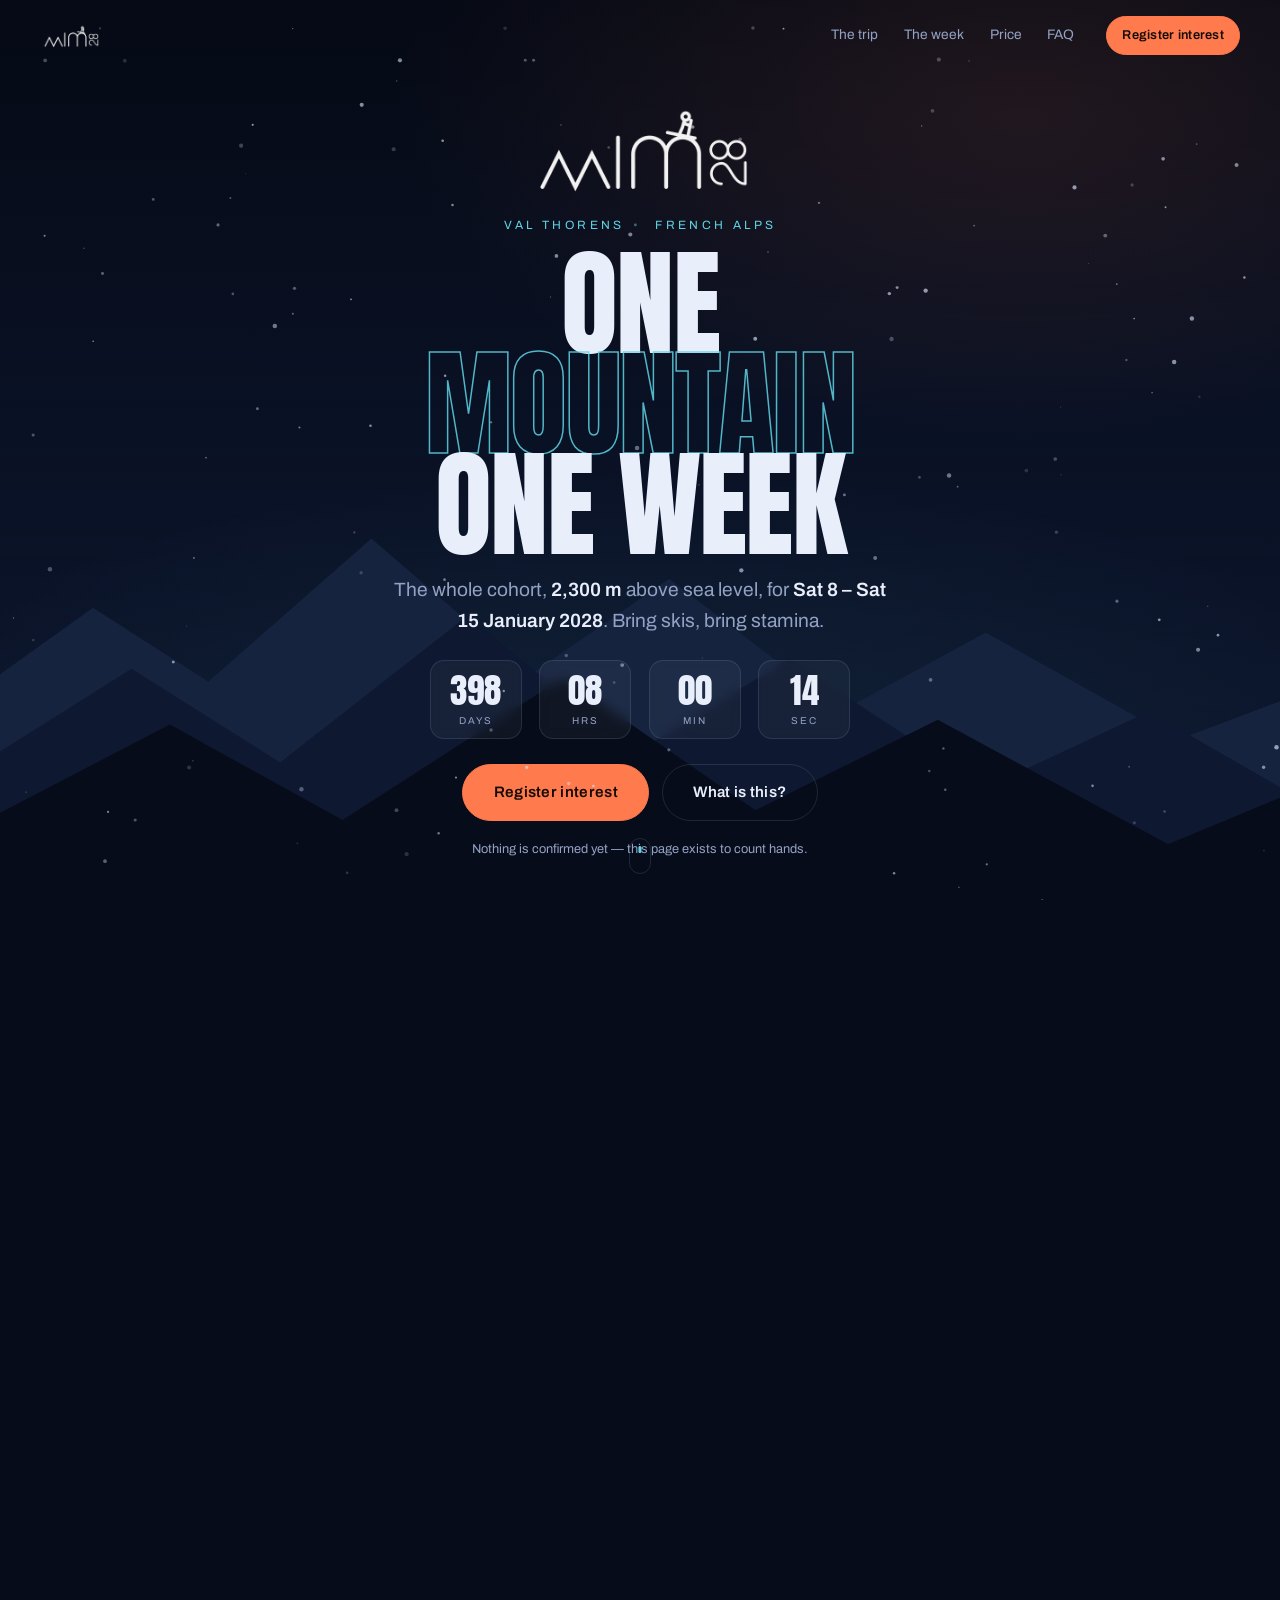
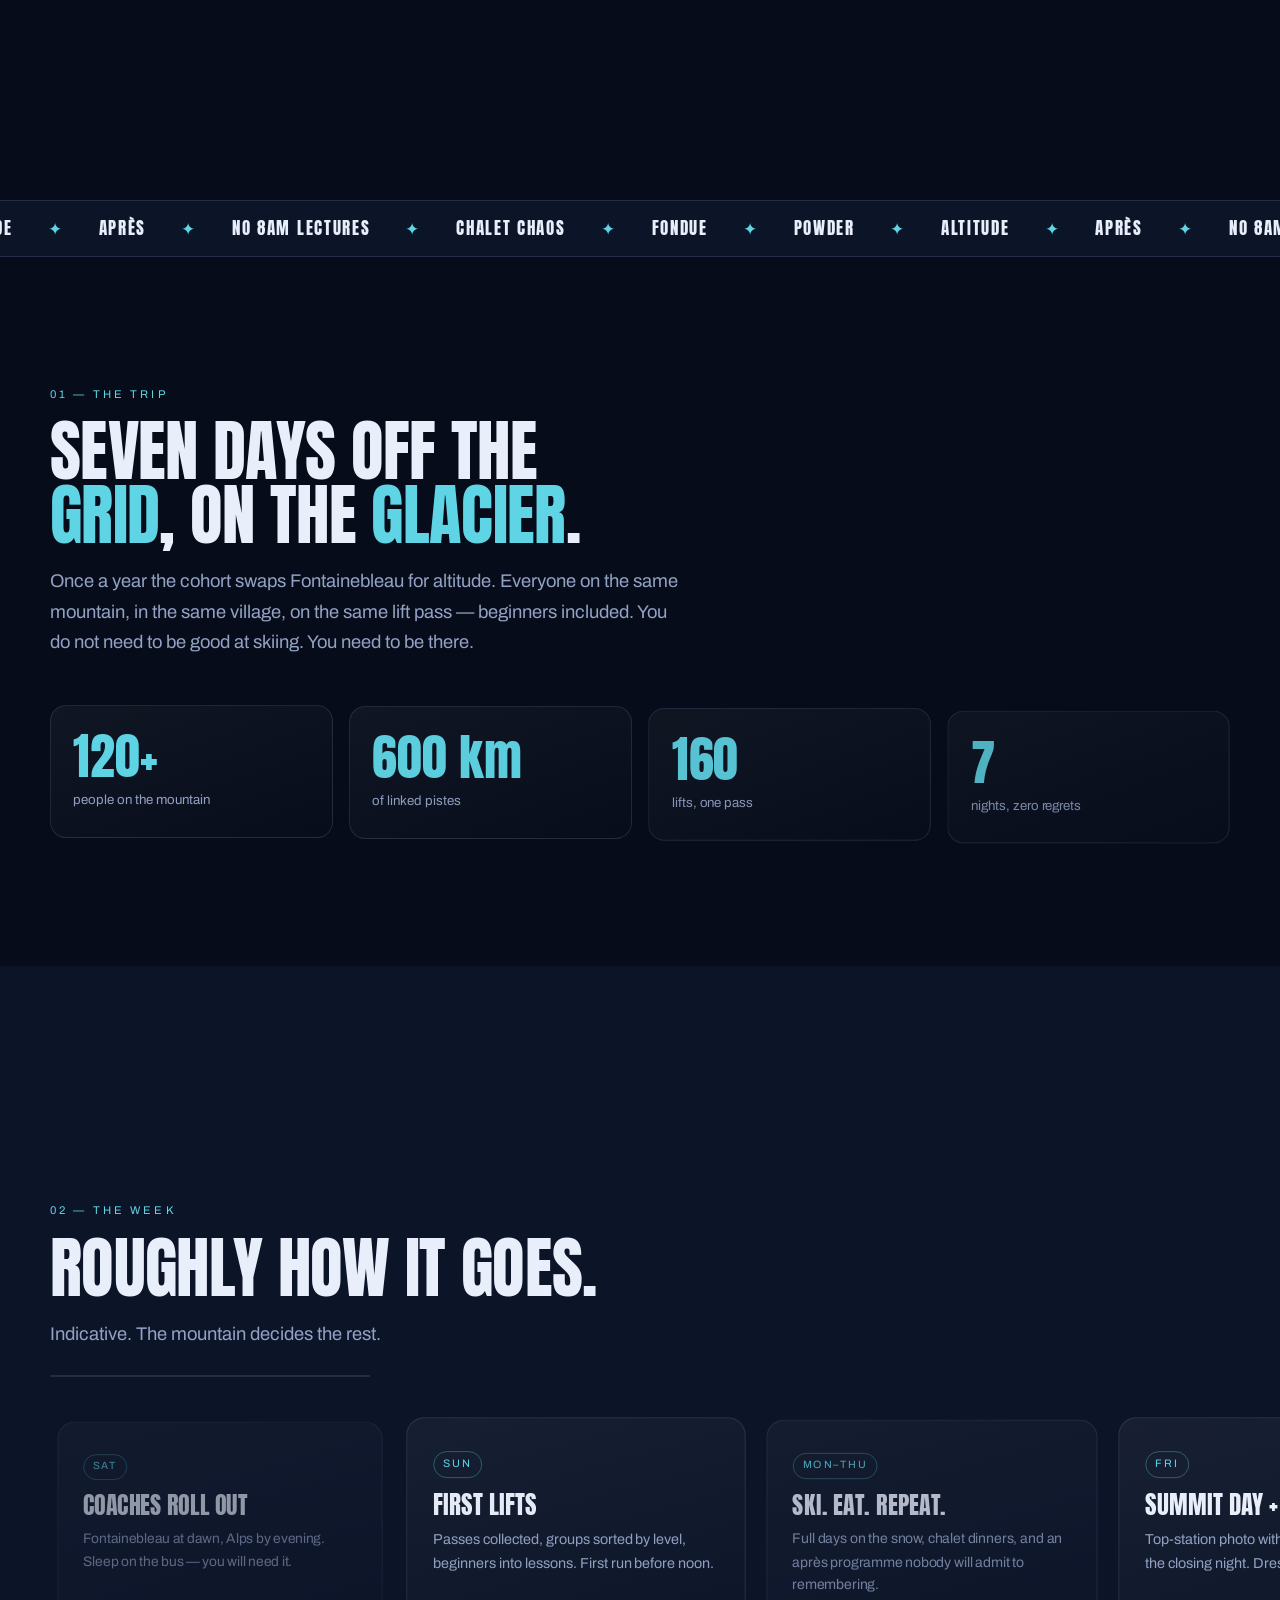
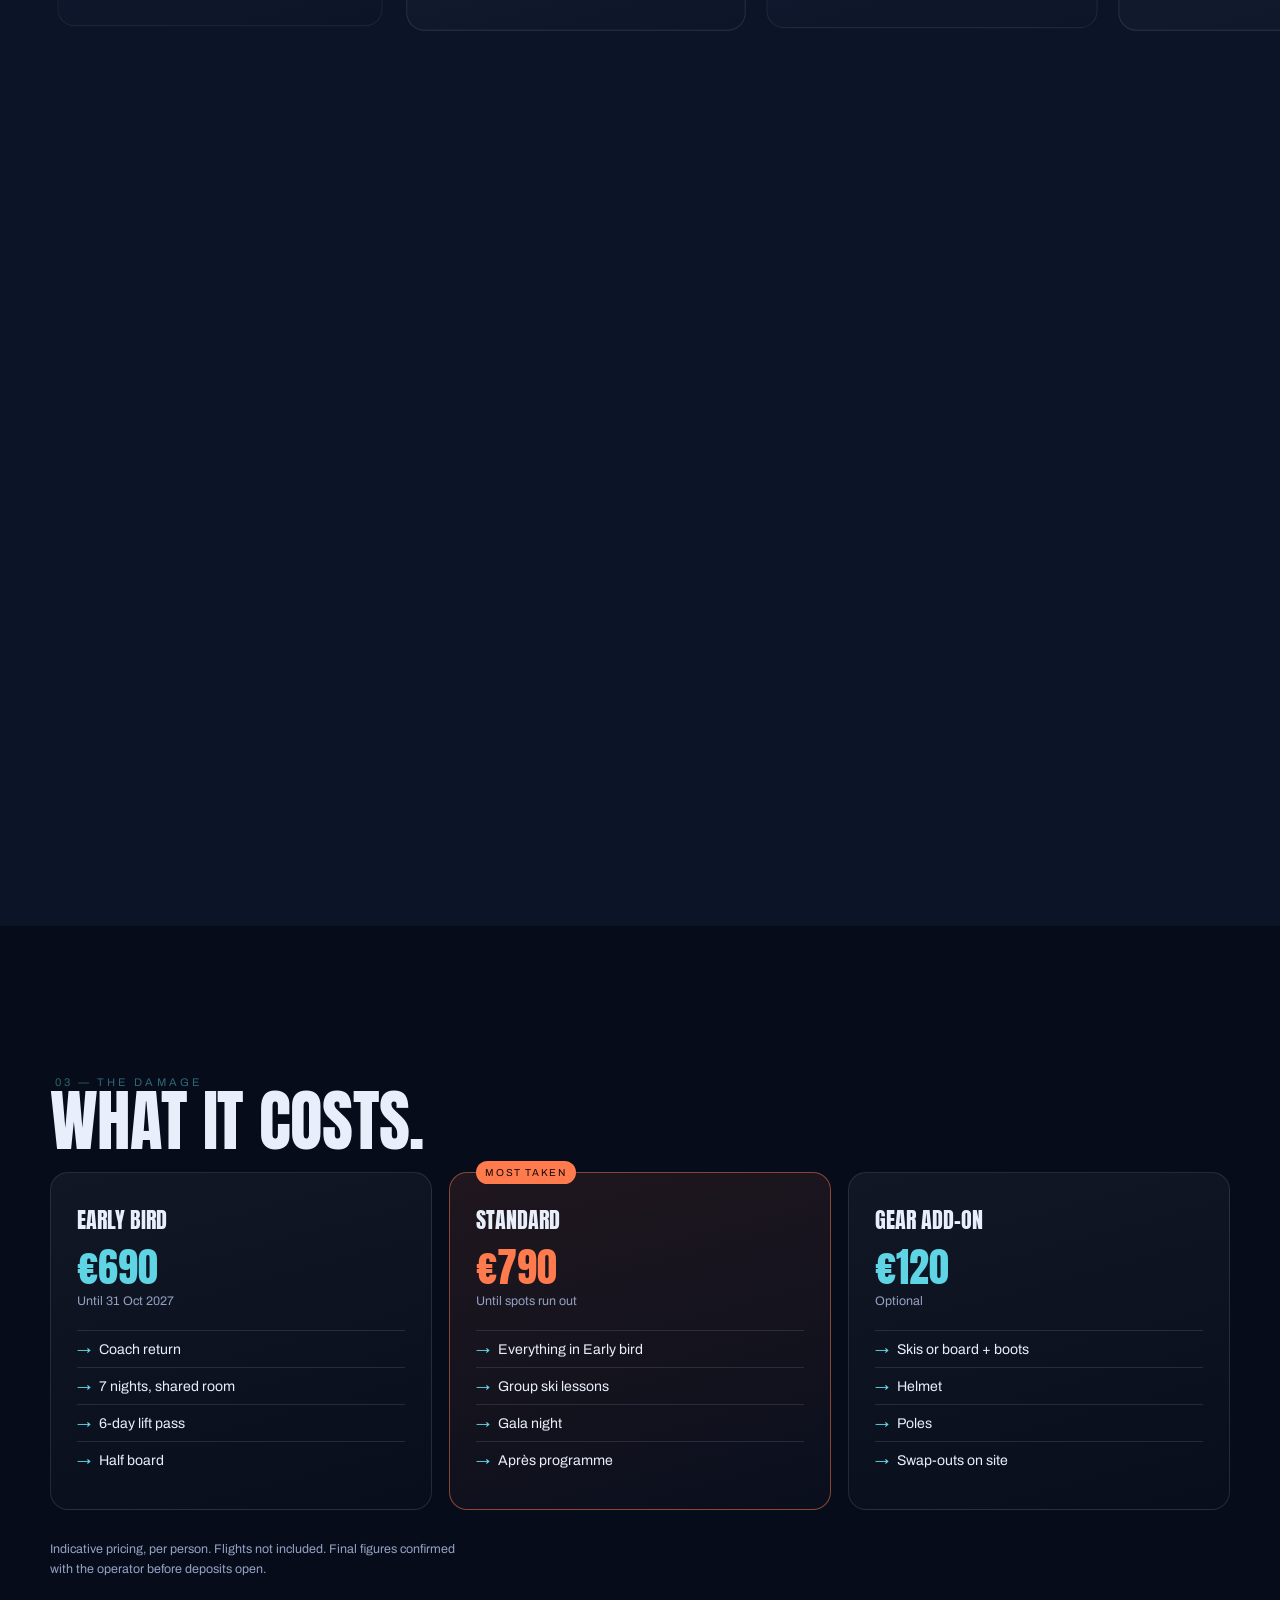
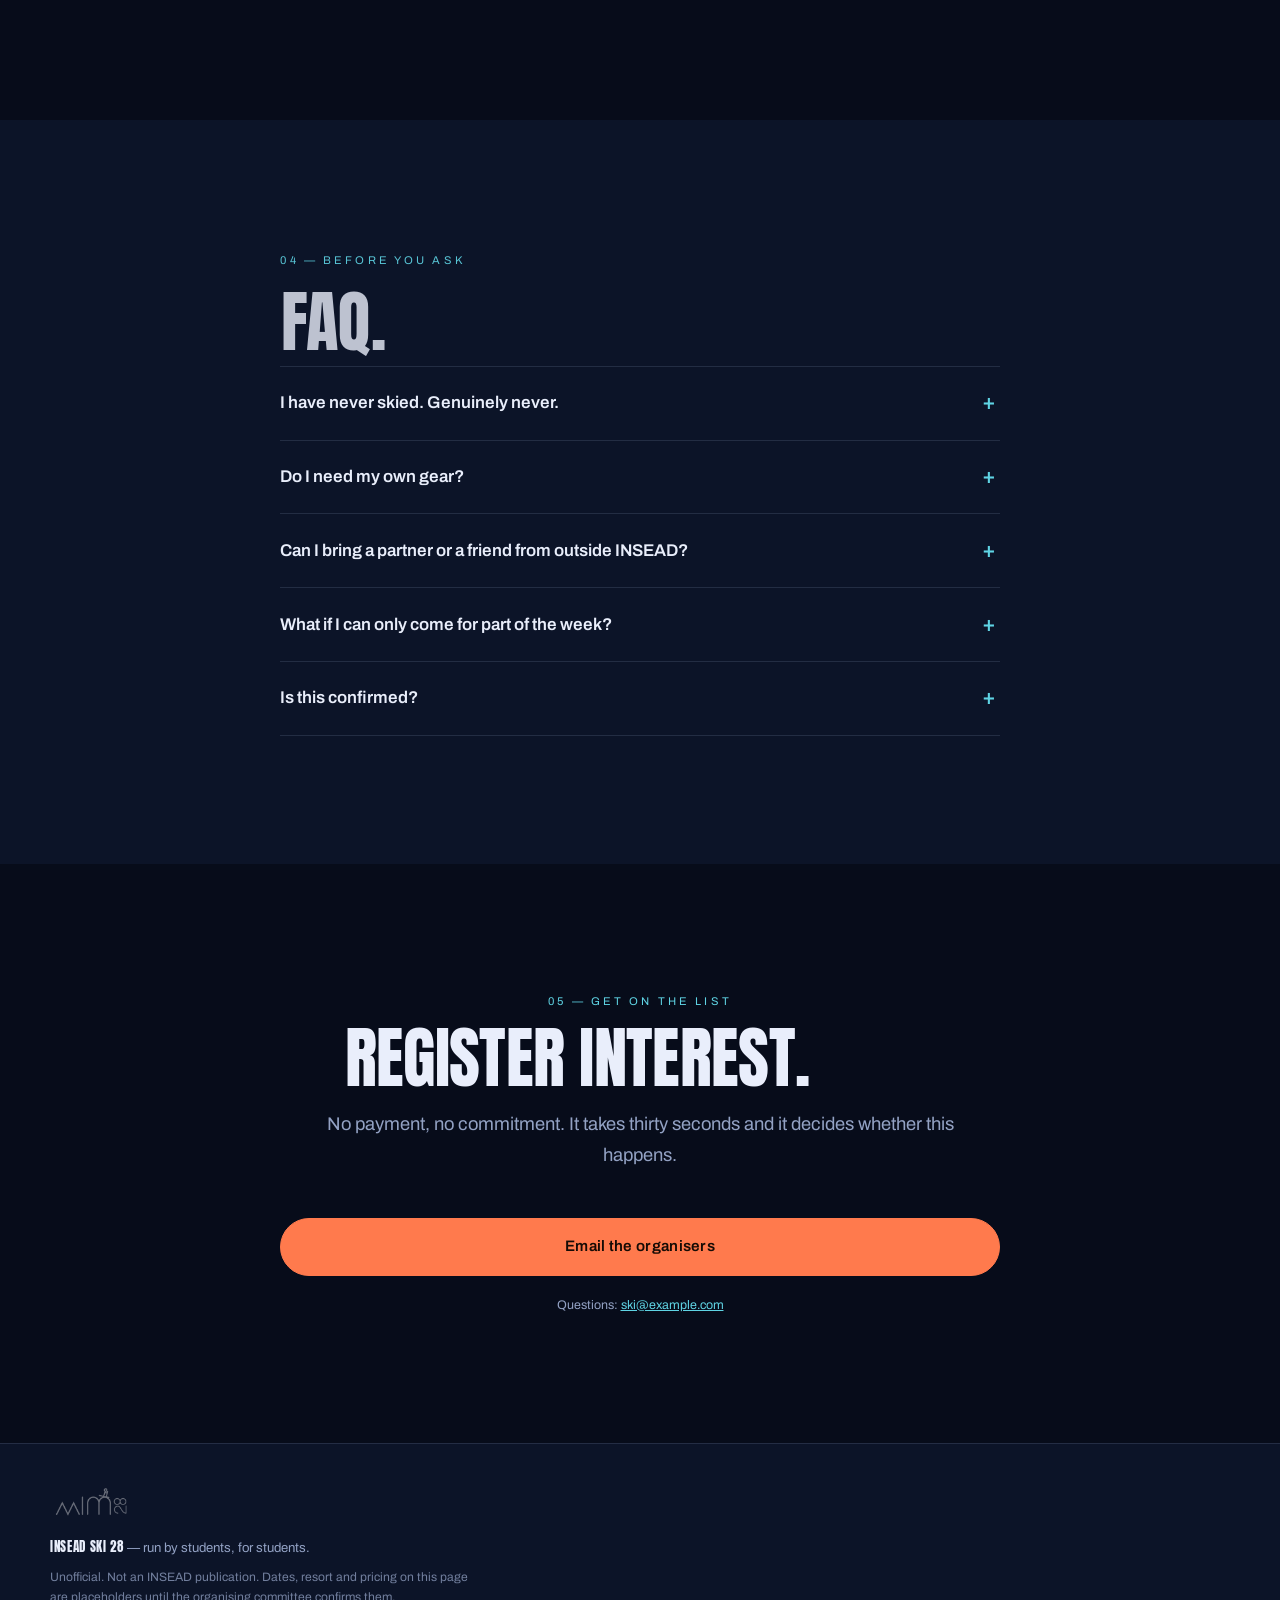
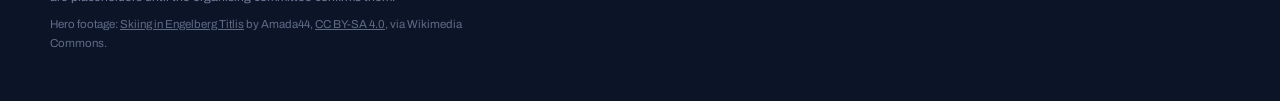
==== commit 5c68cce4: "Put the MIM28 mark on the page, drop the SKI28 wordmark, and fit every phone The cohort logo now lea" ====
--- a/index.html
+++ b/index.html
@@ -68,7 +68,6 @@
            width="2080" height="880" fetchpriority="high">
 
       <p class="kicker">
-        <span data-cfg="cohort"></span><span class="kicker__dot">•</span>
         <span data-cfg="resort"></span><span class="kicker__dot">•</span>
         <span data-cfg="country"></span>
       </p>
--- a/styles.css
+++ b/styles.css
@@ -156,7 +156,7 @@
 }
 
 .hero__logo{
-  display:block; width:min(clamp(150px,24vw,290px),34vh); height:auto;
+  display:block; width:min(clamp(150px,24vw,290px),26vh); height:auto;
   margin:0 auto clamp(.7rem,2vh,1.6rem);
 }
 .kicker{ font-size:.75rem; letter-spacing:.28em; text-transform:uppercase; color:var(--glacier); margin:0 0 clamp(.7rem,2vh,1.6rem) }
@@ -167,7 +167,7 @@
   /* capped by viewport height too: three lines of display type is the
      tallest block in the hero, and a width-only clamp pushed the CTA
      off the bottom of an 800px laptop screen */
-  font-size:min(clamp(3.1rem,12vw,9.5rem),15vh);
+  font-size:min(clamp(3.1rem,12vw,9.5rem),13vh);
   line-height:.86; letter-spacing:-.015em;
   margin:0 0 clamp(.7rem,2vh,1.6rem); text-transform:uppercase;
 }
@@ -397,11 +397,31 @@
   .count__unit{ padding:.5rem .4rem .4rem }
   .scrollcue{ display:none }
 }
-/* Below this the screen genuinely cannot hold everything, so drop the
-   least load-bearing line rather than pushing the CTA off the bottom. */
+/* Below this the screen genuinely cannot hold everything. Things are
+   dropped in order of how little they carry: the reassurance note, then
+   the countdown. The mark, the headline and the CTA never go. */
 @media (max-height:620px){
+  /* the stage no longer needs desktop breathing room above the fold */
+  .hero__stage{ padding-block:3.6rem 1.2rem }
   .hero__note{ display:none }
-  .hero__sub{ margin-bottom:.9rem }
+  .hero__sub{ font-size:.86rem; margin-bottom:.9rem }
+  .hero__title{ font-size:min(clamp(2.5rem,11vw,9.5rem),13vh) }
+  .count__unit{ min-width:clamp(58px,14vw,78px) }
+  .count__unit b{ font-size:1.35rem }
+}
+/* Landscape on a phone. Keeping the countdown here would push the
+   button off-screen, and a CTA you cannot reach is worse than a
+   countdown you cannot see. */
+@media (max-height:450px){
+  .count{ display:none }
+  .hero__logo{ width:min(clamp(110px,16vw,180px),18vh) }
+  .hero__sub{ font-size:.82rem; margin-bottom:.7rem }
+  .hero__title{ font-size:min(clamp(2.2rem,9vw,9.5rem),12vh) }
+  /* Height is the scarce dimension here, not width: the phone
+     breakpoint stacks these buttons, which is exactly backwards
+     in landscape. Put them back in a row. */
+  .hero__cta{ flex-direction:row; width:auto; justify-content:center }
+  .hero__cta .btn{ width:auto; --pad:.7rem 1.3rem }
 }
 
 /* Touch devices get no hover states — they stick on tap otherwise —
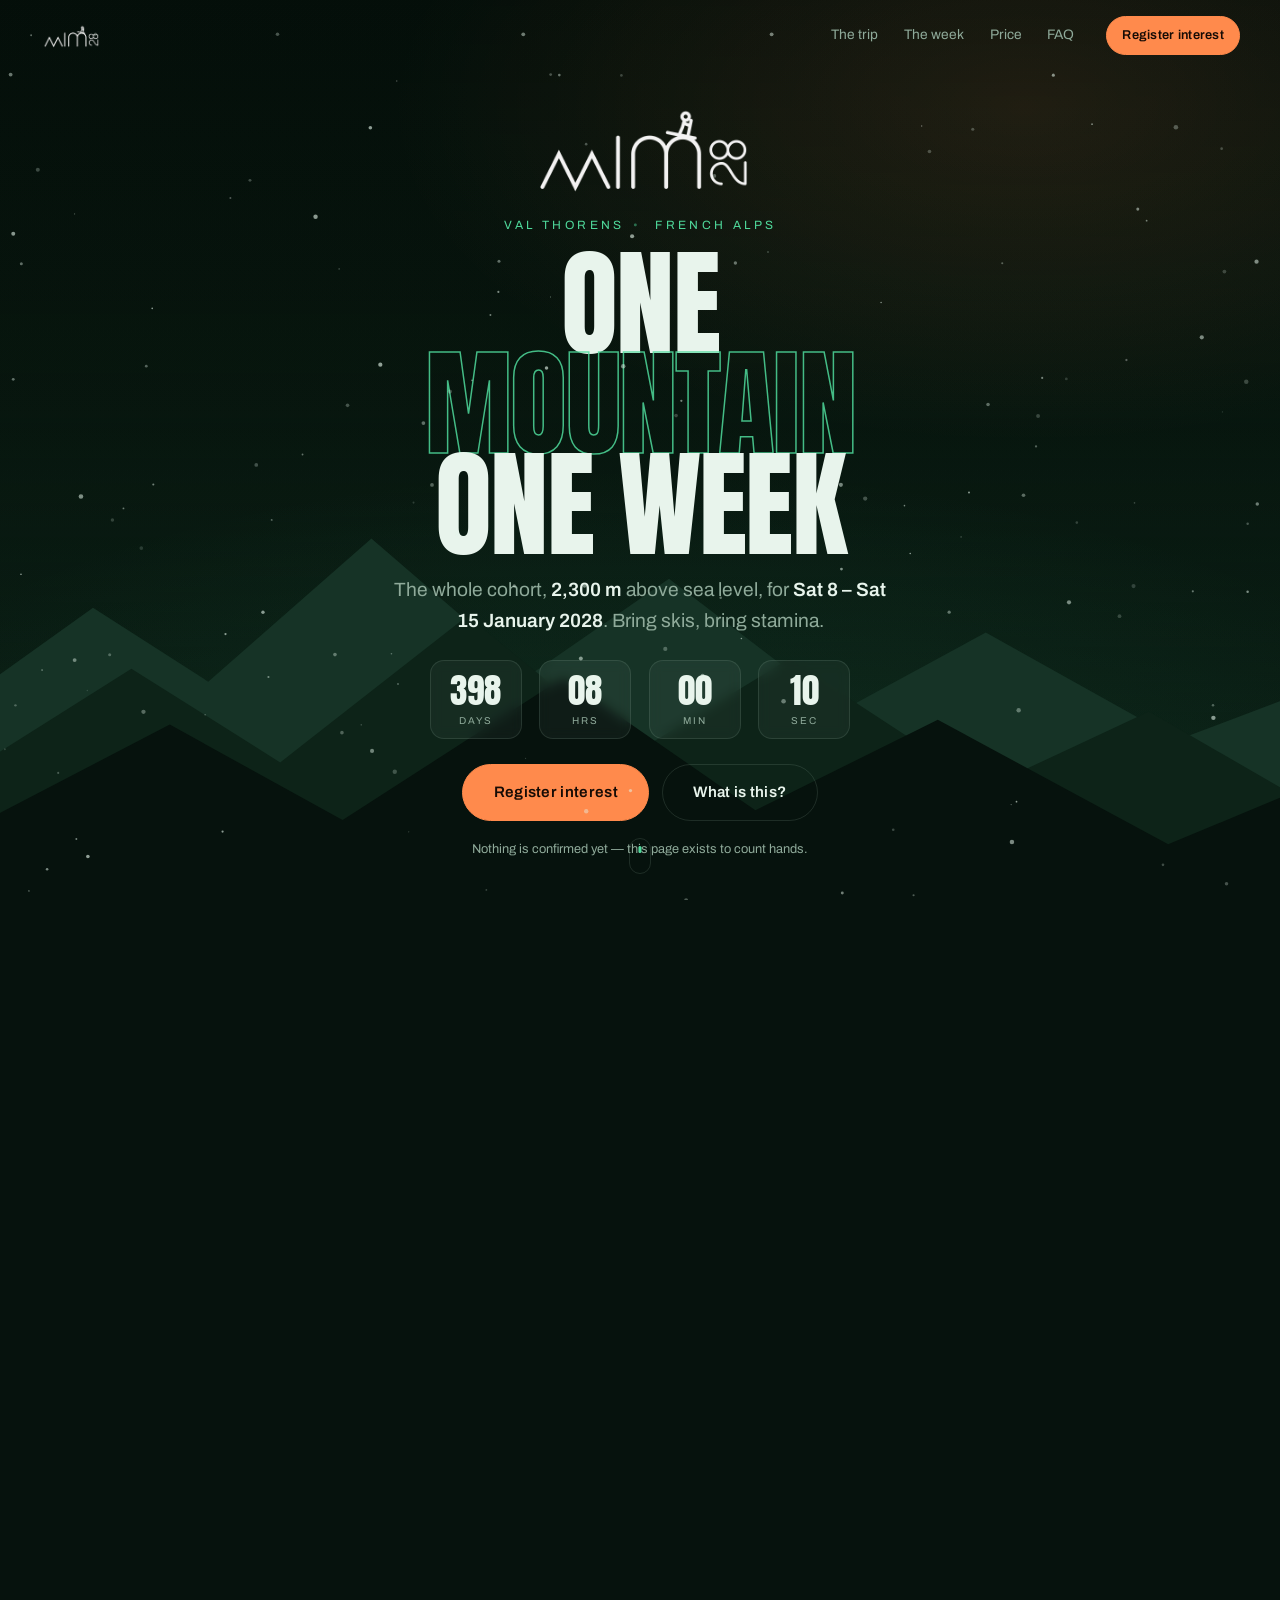
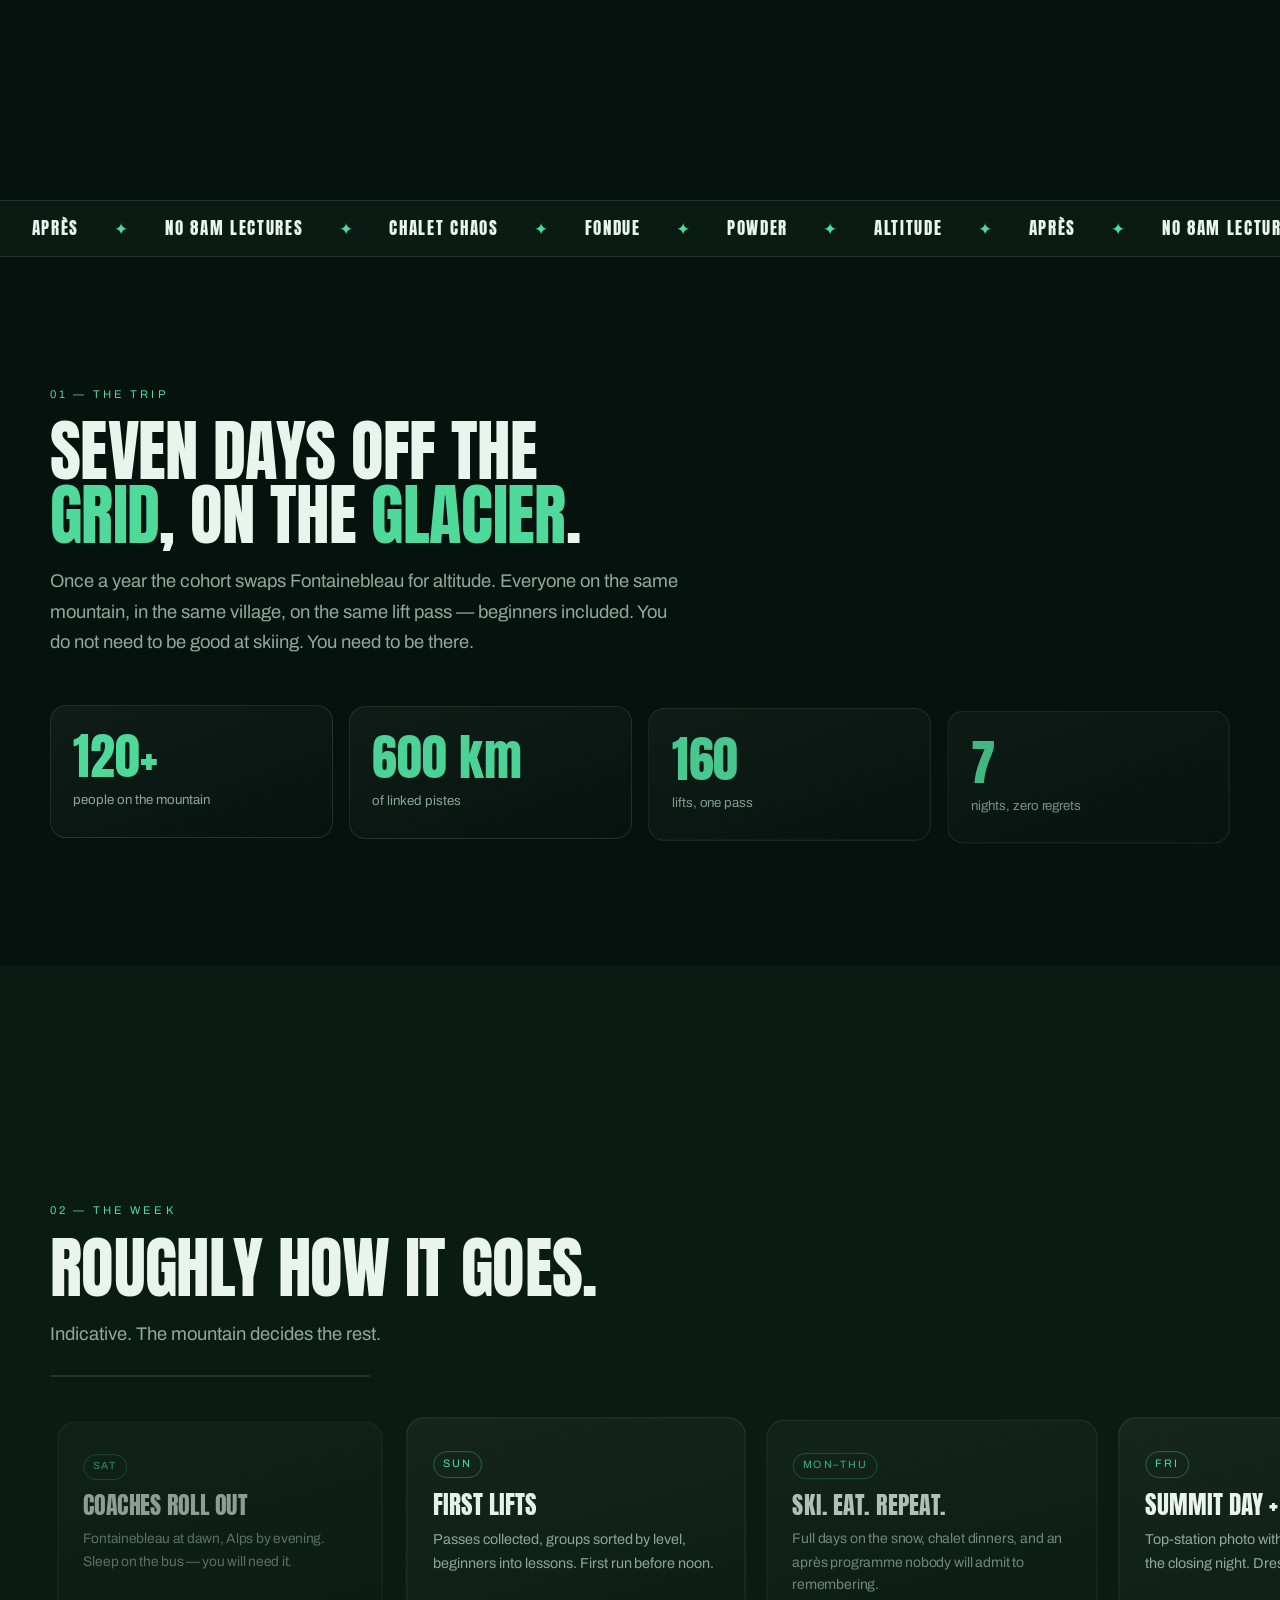
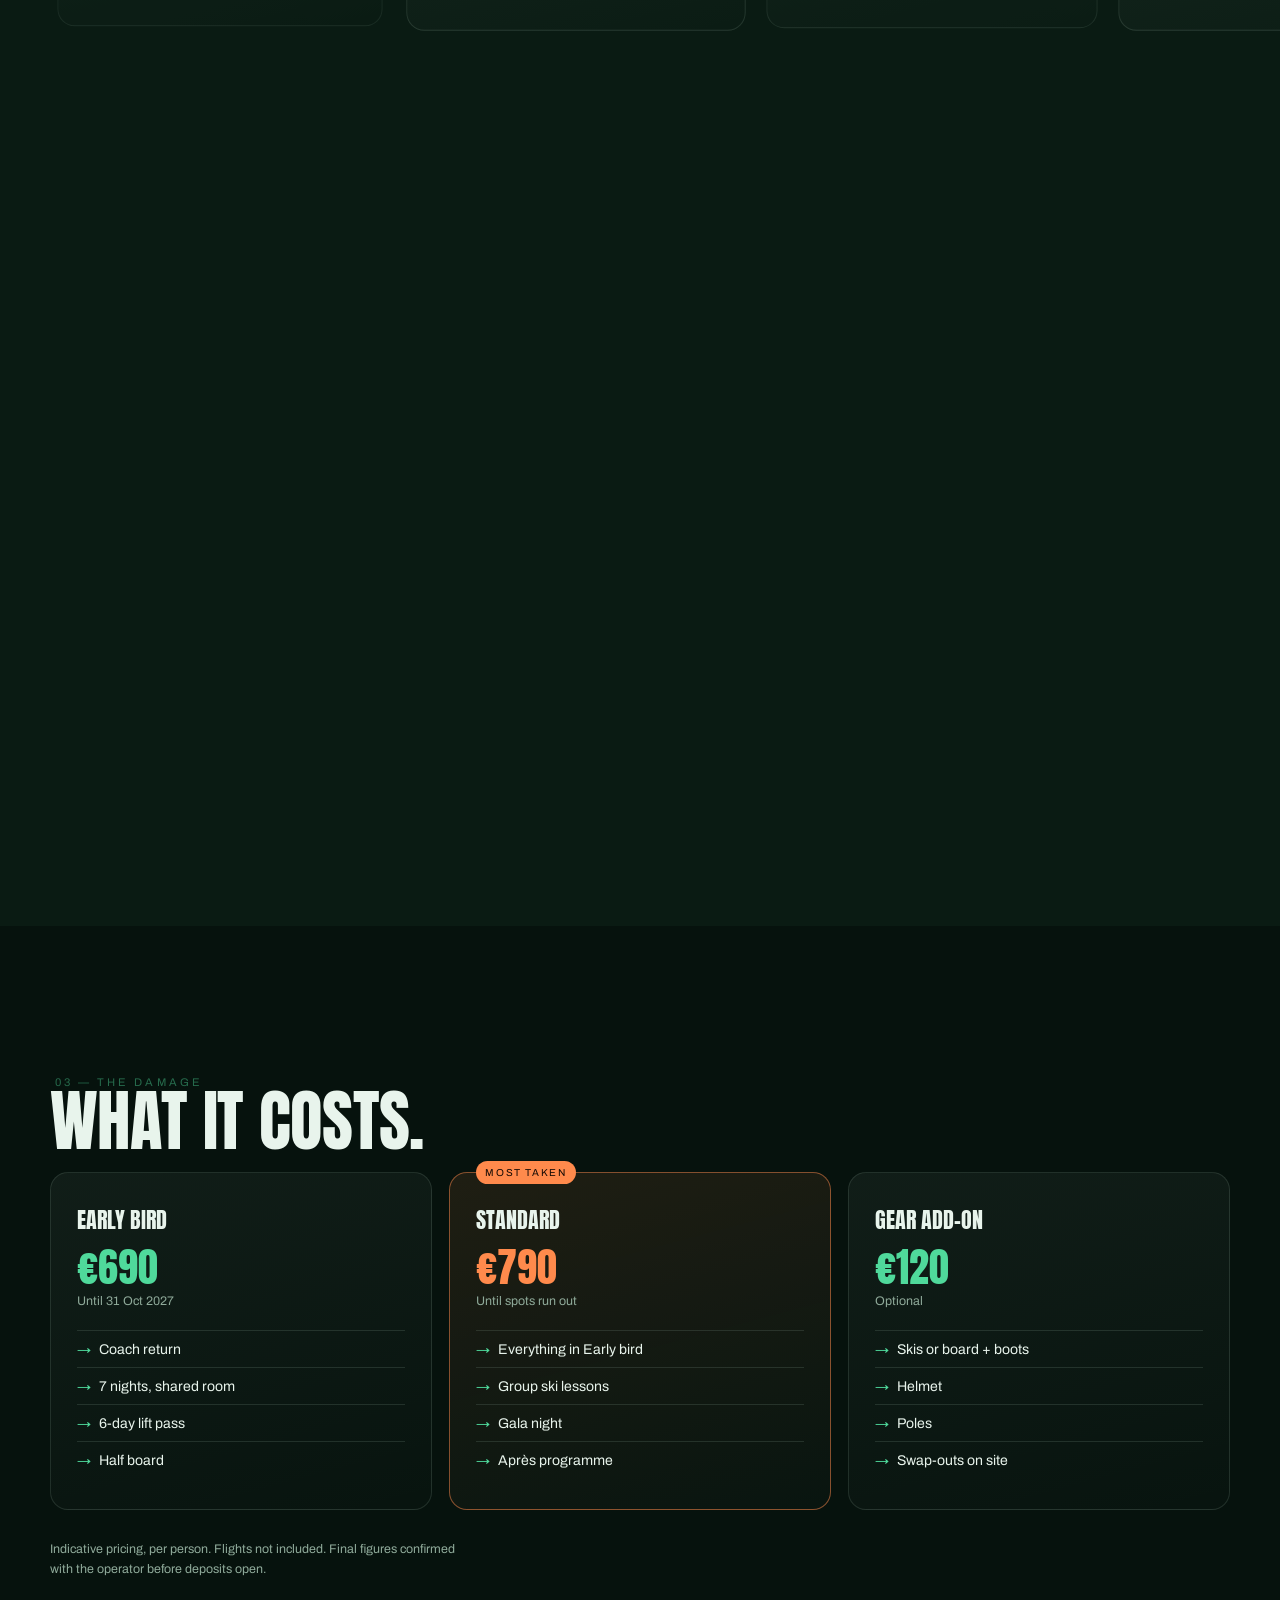
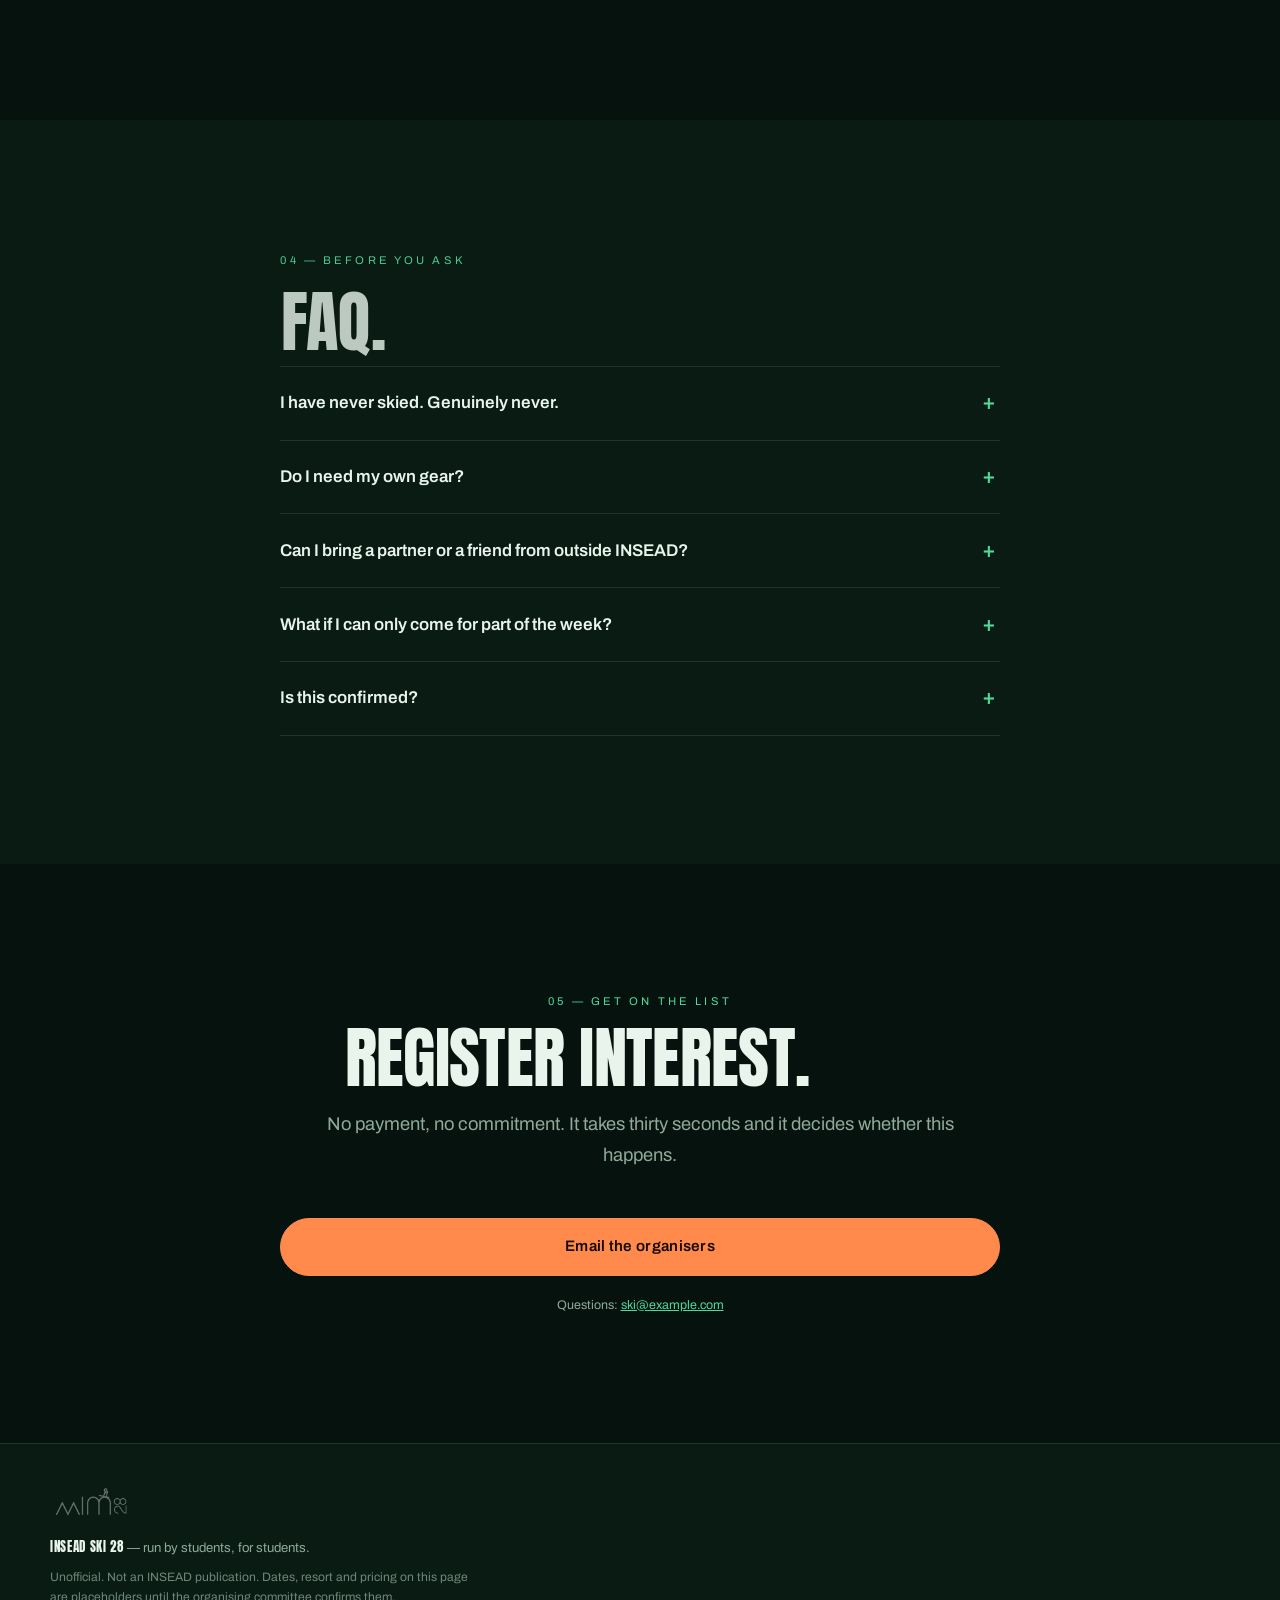
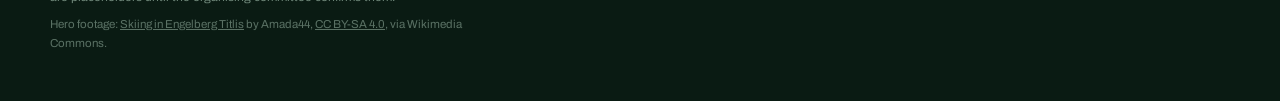
==== commit ed5da647: "Repaint the whole site from alpine blue to dark green Deep pine ground (#06120d), mint accent (#4fd9" ====
--- a/index.html
+++ b/index.html
@@ -5,7 +5,7 @@
 <meta name="viewport" content="width=device-width, initial-scale=1">
 <title>INSEAD Ski — MIM28</title>
 <meta name="description" content="The INSEAD MIM28 ski trip. One mountain. One week. The whole cohort.">
-<meta name="theme-color" content="#070c1a">
+<meta name="theme-color" content="#06120d">
 <meta property="og:type" content="website">
 <meta property="og:title" content="INSEAD Ski — MIM28">
 <meta property="og:description" content="One mountain. One week. The whole cohort.">
--- a/styles.css
+++ b/styles.css
@@ -1,5 +1,15 @@
 /* ═══════════════════════════════════════════════════════════════
    INSEAD SKI — teaser page
+
+   Palette: deep pine ground, mint accent, warm CTA. The CTA stays
+   warm on purpose — it is the one element that must not read as
+   part of the background, and orange is the complement of green.
+   Change the six tokens below and most of the page follows. Note the
+   exceptions before recolouring: translucent surfaces, borders and
+   glows are written as rgba() of the same channels because a token
+   cannot carry an alpha, and the ridgelines, sky gradient, starfield
+   and snow are their own literals. Recolouring means sweeping those
+   too — grep for `rgba(` and `#`.
 
    Motion model: almost nothing here animates on a timer. Sections
    expose a 0→1 scroll progress as --p (set by script.js each frame)
@@ -13,10 +23,10 @@
    ═══════════════════════════════════════════════════════════════ */
 
 :root{
-  --night:#070c1a; --night-2:#0c1428;
-  --ink:#e9eefb; --muted:#93a2c4;
-  --glacier:#5fd4e4; --glow:#ff7a4d;
-  --line:rgba(147,162,196,.18);
+  --night:#06120d; --night-2:#0a1b13;
+  --ink:#e8f4ec; --muted:#8faa9a;
+  --accent:#4fd99b; --cta:#ff8a4c;
+  --line:rgba(143,170,154,.18);
   --wrap:1180px;
   --ease:cubic-bezier(.22,.61,.36,1);
   --display:"Anton","Haettenschweiler","Arial Narrow",sans-serif;
@@ -42,7 +52,7 @@
 .progress i{
   display:block; height:100%; width:100%; transform-origin:0 50%;
   transform:scaleX(var(--sp,0));
-  background:linear-gradient(90deg,var(--glacier),var(--glow));
+  background:linear-gradient(90deg,var(--accent),var(--cta));
 }
 
 #snow{ position:fixed; inset:0; width:100%; height:100%; pointer-events:none; z-index:2; opacity:.75 }
@@ -56,7 +66,7 @@
   border-bottom:1px solid transparent;
 }
 .nav.is-stuck{
-  background:rgba(7,12,26,.82);
+  background:rgba(6,18,13,.82);
   backdrop-filter:blur(14px) saturate(140%); -webkit-backdrop-filter:blur(14px) saturate(140%);
   border-bottom-color:var(--line); padding-block:.7rem;
 }
@@ -66,7 +76,7 @@
   text-decoration:none; white-space:nowrap;
 }
 .nav__logo{ height:26px; width:auto; display:block; flex:none }
-.nav__yr{ color:var(--glacier) }
+.nav__yr{ color:var(--accent) }
 .nav__links{ display:flex; gap:1.6rem; margin-left:auto; font-size:.86rem }
 .nav__links a{ text-decoration:none; color:var(--muted); transition:color .2s; padding-block:.3rem }
 .nav__links a:hover{ color:var(--ink) }
@@ -78,16 +88,16 @@
   display:inline-flex; align-items:center; justify-content:center; padding:var(--pad);
   font-family:var(--body); font-weight:600; font-size:.88rem; letter-spacing:.02em;
   text-decoration:none; white-space:nowrap;
-  color:#160b05; background:var(--glow); border:1px solid var(--glow); border-radius:100px;
+  color:#160b05; background:var(--cta); border:1px solid var(--cta); border-radius:100px;
   transition:transform .25s var(--ease), box-shadow .35s var(--ease);
 }
-.btn:hover{ transform:translateY(-2px); box-shadow:0 10px 30px -8px rgba(255,122,77,.6) }
+.btn:hover{ transform:translateY(-2px); box-shadow:0 10px 30px -8px rgba(255,138,76,.6) }
 .btn:active{ transform:translateY(0) }
 .btn--sm{ --pad:.5rem .95rem; font-size:.8rem }
 .btn--lg{ --pad:.95rem 1.9rem; font-size:.95rem }
 .btn--block{ display:flex; width:100%; margin-top:1.5rem }
 .btn--ghost{ background:transparent; color:var(--ink); border-color:var(--line) }
-.btn--ghost:hover{ border-color:var(--glacier); color:var(--glacier); box-shadow:none }
+.btn--ghost:hover{ border-color:var(--accent); color:var(--accent); box-shadow:none }
 
 /* ══════════════ HERO ══════════════ */
 .hero{ position:relative; background:var(--night) }
@@ -116,33 +126,33 @@
 .hero__sky{
   position:absolute; inset:0; z-index:-1;
   background:
-    radial-gradient(120% 80% at 50% 100%, rgba(95,212,228,.16) 0%, transparent 60%),
-    radial-gradient(80% 60% at 80% 12%, rgba(255,122,77,.13) 0%, transparent 62%),
-    linear-gradient(180deg,#050914 0%,#0a1226 46%,#101c3a 100%);
+    radial-gradient(120% 80% at 50% 100%, rgba(79,217,155,.16) 0%, transparent 60%),
+    radial-gradient(80% 60% at 80% 12%, rgba(255,138,76,.13) 0%, transparent 62%),
+    linear-gradient(180deg,#040e09 0%,#08170f 46%,#0e2a1c 100%);
 }
 .hero__sky::after{
   content:""; position:absolute; inset:0; opacity:.5;
   background-image:
     radial-gradient(1.4px 1.4px at 18% 22%,#fff,transparent),
     radial-gradient(1.2px 1.2px at 72% 14%,#fff,transparent),
-    radial-gradient(1px 1px at 43% 33%,#cfe4ff,transparent),
+    radial-gradient(1px 1px at 43% 33%,#cfe9d8,transparent),
     radial-gradient(1.6px 1.6px at 88% 40%,#fff,transparent),
     radial-gradient(1px 1px at 31% 9%,#fff,transparent),
-    radial-gradient(1.2px 1.2px at 60% 28%,#cfe4ff,transparent);
+    radial-gradient(1.2px 1.2px at 60% 28%,#cfe9d8,transparent);
 }
 /* when the video is playing the starfield is just a backdrop for it */
 .has-video .hero__sky::after{ opacity:.22 }
 /* scrim deepens as you scroll so the hero hands off to solid night */
 .hero__scrim{
   position:absolute; inset:0;
-  background:linear-gradient(180deg, rgba(7,12,26,.35) 0%, rgba(7,12,26,.15) 40%, rgba(7,12,26,.92) 100%);
+  background:linear-gradient(180deg, rgba(6,18,13,.35) 0%, rgba(6,18,13,.15) 40%, rgba(6,18,13,.92) 100%);
 }
 .motion .hero__scrim{ opacity:calc(.55 + var(--p,0) * .45) }
 
 .ridge{ position:absolute; left:-4%; bottom:-1px; width:108%; z-index:-2; will-change:transform }
-.ridge--far{ height:min(58vh,470px) }  .ridge--far path{ fill:#16233f }
-.ridge--mid{ height:min(50vh,410px) }  .ridge--mid path{ fill:#0e1830 }
-.ridge--near{ height:min(40vh,340px) } .ridge--near path{ fill:#070c1a }
+.ridge--far{ height:min(58vh,470px) }  .ridge--far path{ fill:#163326 }
+.ridge--mid{ height:min(50vh,410px) }  .ridge--mid path{ fill:#0d2318 }
+.ridge--near{ height:min(40vh,340px) } .ridge--near path{ fill:#06120d }
 /* three depths climbing at different rates — the parallax IS the transition */
 .motion .ridge--far { transform:translate3d(0,calc(var(--p,0) * -6vh),0) }
 .motion .ridge--mid { transform:translate3d(0,calc(var(--p,0) * -13vh),0) }
@@ -159,7 +169,7 @@
   display:block; width:min(clamp(150px,24vw,290px),26vh); height:auto;
   margin:0 auto clamp(.7rem,2vh,1.6rem);
 }
-.kicker{ font-size:.75rem; letter-spacing:.28em; text-transform:uppercase; color:var(--glacier); margin:0 0 clamp(.7rem,2vh,1.6rem) }
+.kicker{ font-size:.75rem; letter-spacing:.28em; text-transform:uppercase; color:var(--accent); margin:0 0 clamp(.7rem,2vh,1.6rem) }
 .kicker__dot{ opacity:.45; margin-inline:.5rem }
 
 .hero__title{
@@ -174,7 +184,7 @@
 .hero__line{ display:block }
 /* each line drifts at its own rate, so the title comes apart rather than fading flat */
 .motion .hero__line{ transform:translate3d(0,calc(var(--p,0) * (var(--k) - 1) * 7vh),0) }
-.hero__line--out{ color:transparent; -webkit-text-stroke:1.5px rgba(95,212,228,.85); paint-order:stroke fill }
+.hero__line--out{ color:transparent; -webkit-text-stroke:1.5px rgba(79,217,155,.85); paint-order:stroke fill }
 
 .hero__sub{ font-size:clamp(1rem,.5vw + .95rem,1.2rem); color:var(--muted); max-width:46ch; margin:0 auto clamp(1rem,2.6vh,2.2rem) }
 .hero__sub span[data-cfg]{ color:var(--ink); font-weight:600 }
@@ -182,7 +192,7 @@
 .count{ display:flex; justify-content:center; gap:clamp(.5rem,2vw,1.1rem); margin-bottom:clamp(1rem,2.8vh,2.4rem) }
 .count__unit{
   min-width:clamp(66px,15vw,92px); padding:.7rem .5rem .55rem;
-  background:rgba(233,238,251,.045); border:1px solid var(--line); border-radius:14px;
+  background:rgba(232,244,236,.045); border:1px solid var(--line); border-radius:14px;
   backdrop-filter:blur(6px); -webkit-backdrop-filter:blur(6px);
 }
 .count__unit b{
@@ -190,7 +200,7 @@
   font-size:clamp(1.5rem,4.5vw,2.2rem); line-height:1; font-variant-numeric:tabular-nums;
 }
 .count__unit span{ display:block; margin-top:.3rem; font-size:.62rem; letter-spacing:.2em; text-transform:uppercase; color:var(--muted) }
-.count__live{ margin:0; font-family:var(--display); font-size:clamp(1.2rem,3.5vw,2rem); letter-spacing:.04em; color:var(--glacier) }
+.count__live{ margin:0; font-family:var(--display); font-size:clamp(1.2rem,3.5vw,2rem); letter-spacing:.04em; color:var(--accent) }
 
 .hero__cta{ display:flex; gap:.8rem; justify-content:center; flex-wrap:wrap }
 .hero__note{ margin-top:clamp(.8rem,2vh,1.5rem); font-size:.8rem; color:var(--muted) }
@@ -202,7 +212,7 @@
 .motion .scrollcue{ opacity:clamp(0,calc(1 - var(--p,0) * 5),1) }
 .scrollcue span{
   position:absolute; top:7px; left:50%; translate:-50% 0;
-  width:3px; height:7px; border-radius:2px; background:var(--glacier);
+  width:3px; height:7px; border-radius:2px; background:var(--accent);
   animation:cue 1.9s var(--ease) infinite;
 }
 @keyframes cue{ 0%{opacity:0;transform:translateY(0)} 30%{opacity:1} 100%{opacity:0;transform:translateY(14px)} }
@@ -214,19 +224,19 @@
   font-family:var(--display); font-size:1.05rem; letter-spacing:.1em;
   transform:translate3d(calc(var(--mx,0) * -1px),0,0);
 }
-.marquee__track i{ color:var(--glacier); font-style:normal }
+.marquee__track i{ color:var(--accent); font-style:normal }
 
 /* ── sections ──────────────────────────────────────────── */
 .sec{ position:relative; z-index:3; padding:clamp(4.5rem,10vw,8.5rem) 0; background:var(--night) }
 .sec--alt{ background:var(--night-2) }
 
-.eyebrow{ font-size:.7rem; letter-spacing:.28em; text-transform:uppercase; color:var(--glacier); margin:0 0 1rem }
+.eyebrow{ font-size:.7rem; letter-spacing:.28em; text-transform:uppercase; color:var(--accent); margin:0 0 1rem }
 .h2{
   font-family:var(--display); font-weight:400; text-transform:uppercase;
   font-size:clamp(2.1rem,6vw,4.2rem); line-height:.95; letter-spacing:-.01em;
   margin:0 0 1.2rem; max-width:18ch;
 }
-.h2 em{ font-style:normal; color:var(--glacier) }
+.h2 em{ font-style:normal; color:var(--accent) }
 .lede{ font-size:clamp(1rem,.4vw + .95rem,1.15rem); color:var(--muted); max-width:58ch; margin:0 0 3rem }
 .lede--tight{ margin-bottom:0 }
 
@@ -247,11 +257,11 @@
 .stats{ display:grid; gap:1rem; grid-template-columns:repeat(auto-fit,minmax(190px,1fr)) }
 .stat{
   padding:1.6rem 1.4rem; border:1px solid var(--line); border-radius:16px;
-  background:linear-gradient(160deg,rgba(233,238,251,.05),rgba(233,238,251,.012));
+  background:linear-gradient(160deg,rgba(232,244,236,.05),rgba(232,244,236,.012));
   transition:border-color .3s;
 }
-.stat:hover{ border-color:rgba(95,212,228,.45) }
-.stat b{ display:block; font-family:var(--display); font-weight:400; font-size:clamp(2.2rem,5vw,3.1rem); line-height:1; color:var(--glacier); font-variant-numeric:tabular-nums }
+.stat:hover{ border-color:rgba(79,217,155,.45) }
+.stat b{ display:block; font-family:var(--display); font-weight:400; font-size:clamp(2.2rem,5vw,3.1rem); line-height:1; color:var(--accent); font-variant-numeric:tabular-nums }
 .stat span{ display:block; margin-top:.5rem; font-size:.83rem; color:var(--muted) }
 
 /* ══════════════ THE WEEK (pinned horizontal) ══════════════ */
@@ -266,7 +276,7 @@
 
 /* progress meter for the pinned run — tells you the section is finite */
 .week__meter{ margin-top:1.6rem; height:2px; width:min(320px,60%); background:var(--line); border-radius:2px; overflow:hidden }
-.week__meter i{ display:block; height:100%; width:100%; transform-origin:0 50%; transform:scaleX(var(--wp,0)); background:var(--glacier) }
+.week__meter i{ display:block; height:100%; width:100%; transform-origin:0 50%; transform:scaleX(var(--wp,0)); background:var(--accent) }
 .week__meter{ display:none }
 .motion .week__meter{ display:block }
 
@@ -288,7 +298,7 @@
 .wcard{
   flex:0 0 min(78vw,340px); scroll-snap-align:start;
   padding:1.9rem 1.6rem; border:1px solid var(--line); border-radius:18px;
-  background:linear-gradient(165deg,rgba(233,238,251,.055),rgba(233,238,251,.01));
+  background:linear-gradient(165deg,rgba(232,244,236,.055),rgba(232,244,236,.01));
   transition:border-color .3s;
 }
 /* cards breathe as they cross the middle of the screen */
@@ -296,11 +306,11 @@
   transform:scale(calc(.94 + var(--c,0) * .06));
   opacity:calc(.45 + var(--c,0) * .55);
 }
-.wcard:hover{ border-color:rgba(95,212,228,.45) }
+.wcard:hover{ border-color:rgba(79,217,155,.45) }
 .wcard__day{
   display:inline-block; margin-bottom:.9rem; padding:.22rem .6rem;
   font-size:.68rem; letter-spacing:.16em; text-transform:uppercase;
-  color:var(--glacier); border:1px solid rgba(95,212,228,.35); border-radius:99px;
+  color:var(--accent); border:1px solid rgba(79,217,155,.35); border-radius:99px;
 }
 .wcard h3{ font-family:var(--display); font-weight:400; text-transform:uppercase; font-size:1.55rem; line-height:1.05; margin:0 0 .6rem }
 .wcard p{ margin:0; font-size:.9rem; color:var(--muted) }
@@ -309,24 +319,24 @@
 .tiers{ display:grid; gap:1.1rem; grid-template-columns:repeat(auto-fit,minmax(250px,1fr)); margin-bottom:1.8rem }
 .tier{
   position:relative; padding:1.9rem 1.6rem; border:1px solid var(--line); border-radius:18px;
-  background:linear-gradient(165deg,rgba(233,238,251,.05),rgba(233,238,251,.01));
-}
-.tier--hot{ border-color:rgba(255,122,77,.5); background:linear-gradient(165deg,rgba(255,122,77,.1),rgba(233,238,251,.015)) }
+  background:linear-gradient(165deg,rgba(232,244,236,.05),rgba(232,244,236,.01));
+}
+.tier--hot{ border-color:rgba(255,138,76,.5); background:linear-gradient(165deg,rgba(255,138,76,.1),rgba(232,244,236,.015)) }
 .tier__flag{
   position:absolute; top:-.7rem; left:1.6rem; padding:.2rem .6rem;
   font-size:.63rem; letter-spacing:.16em; text-transform:uppercase;
-  color:#160b05; background:var(--glow); border-radius:99px;
+  color:#160b05; background:var(--cta); border-radius:99px;
 }
 .tier h3{ font-family:var(--display); font-weight:400; text-transform:uppercase; font-size:1.35rem; margin:0 0 .5rem }
-.tier__price{ font-family:var(--display); font-size:2.5rem; line-height:1; margin:0 0 .25rem; color:var(--glacier) }
-.tier--hot .tier__price{ color:var(--glow) }
+.tier__price{ font-family:var(--display); font-size:2.5rem; line-height:1; margin:0 0 .25rem; color:var(--accent) }
+.tier--hot .tier__price{ color:var(--cta) }
 .tier__when{ margin:0 0 1.2rem; font-size:.78rem; color:var(--muted) }
 .tier ul{ margin:0; padding:0; list-style:none; font-size:.88rem }
 .tier li{ padding:.4rem 0 .4rem 1.4rem; position:relative; border-top:1px solid var(--line) }
-.tier li::before{ content:"→"; position:absolute; left:0; color:var(--glacier) }
+.tier li::before{ content:"→"; position:absolute; left:0; color:var(--accent) }
 
 .finePrint{ font-size:.78rem; color:var(--muted); max-width:60ch }
-.finePrint a{ color:var(--glacier) }
+.finePrint a{ color:var(--accent) }
 
 /* faq */
 .qa{ border-top:1px solid var(--line); padding:.35rem 0 }
@@ -335,7 +345,7 @@
 .qa summary::-webkit-details-marker{ display:none }
 .qa summary::after{
   content:"+"; position:absolute; right:.25rem; top:50%; translate:0 -50%;
-  font-size:1.35rem; color:var(--glacier); transition:rotate .35s var(--ease);
+  font-size:1.35rem; color:var(--accent); transition:rotate .35s var(--ease);
 }
 .qa[open] summary::after{ rotate:45deg }
 .qa p{ margin:0 0 1.1rem; color:var(--muted); max-width:62ch }
@@ -344,7 +354,7 @@
 .signup{ background:var(--night); text-align:center; overflow:hidden }
 .signup::before{
   content:""; position:absolute; inset:0; pointer-events:none;
-  background:radial-gradient(90% 120% at 50% 100%,rgba(255,122,77,.22),transparent 62%);
+  background:radial-gradient(90% 120% at 50% 100%,rgba(255,138,76,.22),transparent 62%);
   opacity:var(--g,1);
 }
 .signup .wrap{ position:relative }
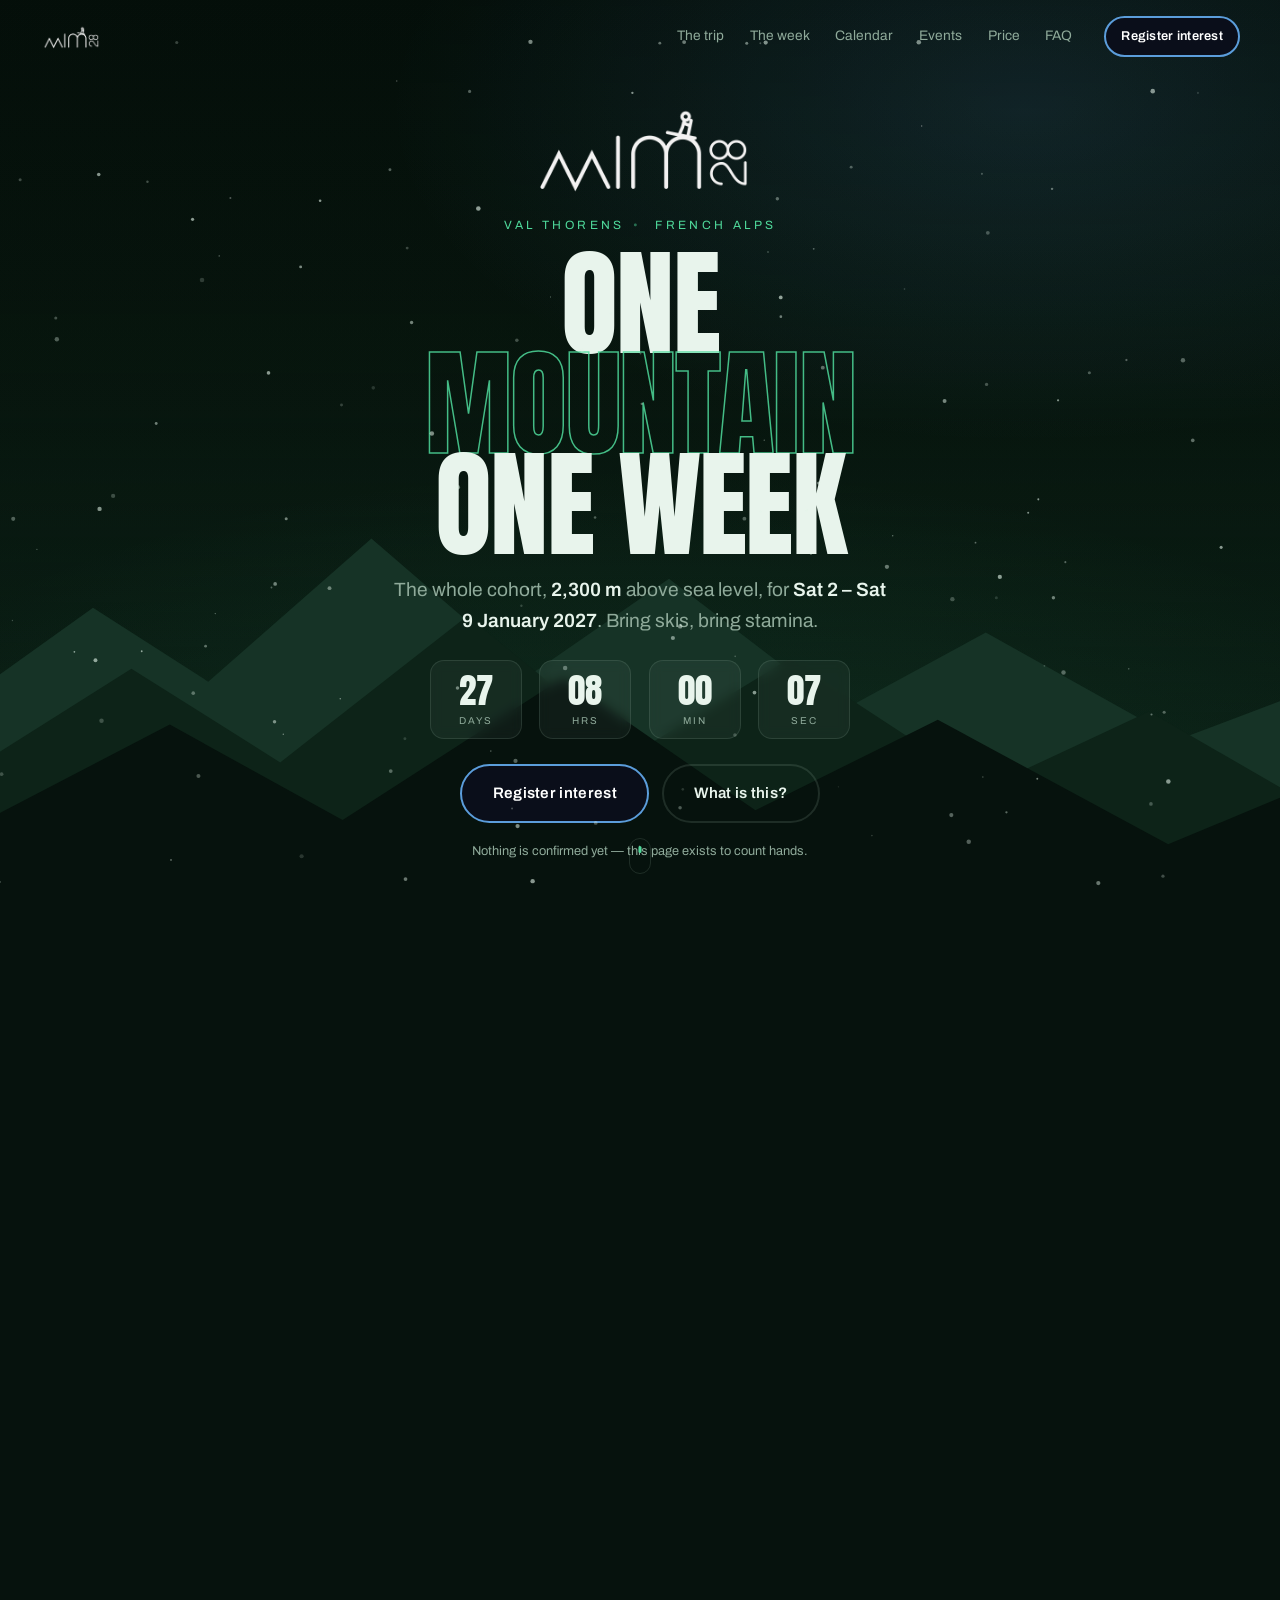
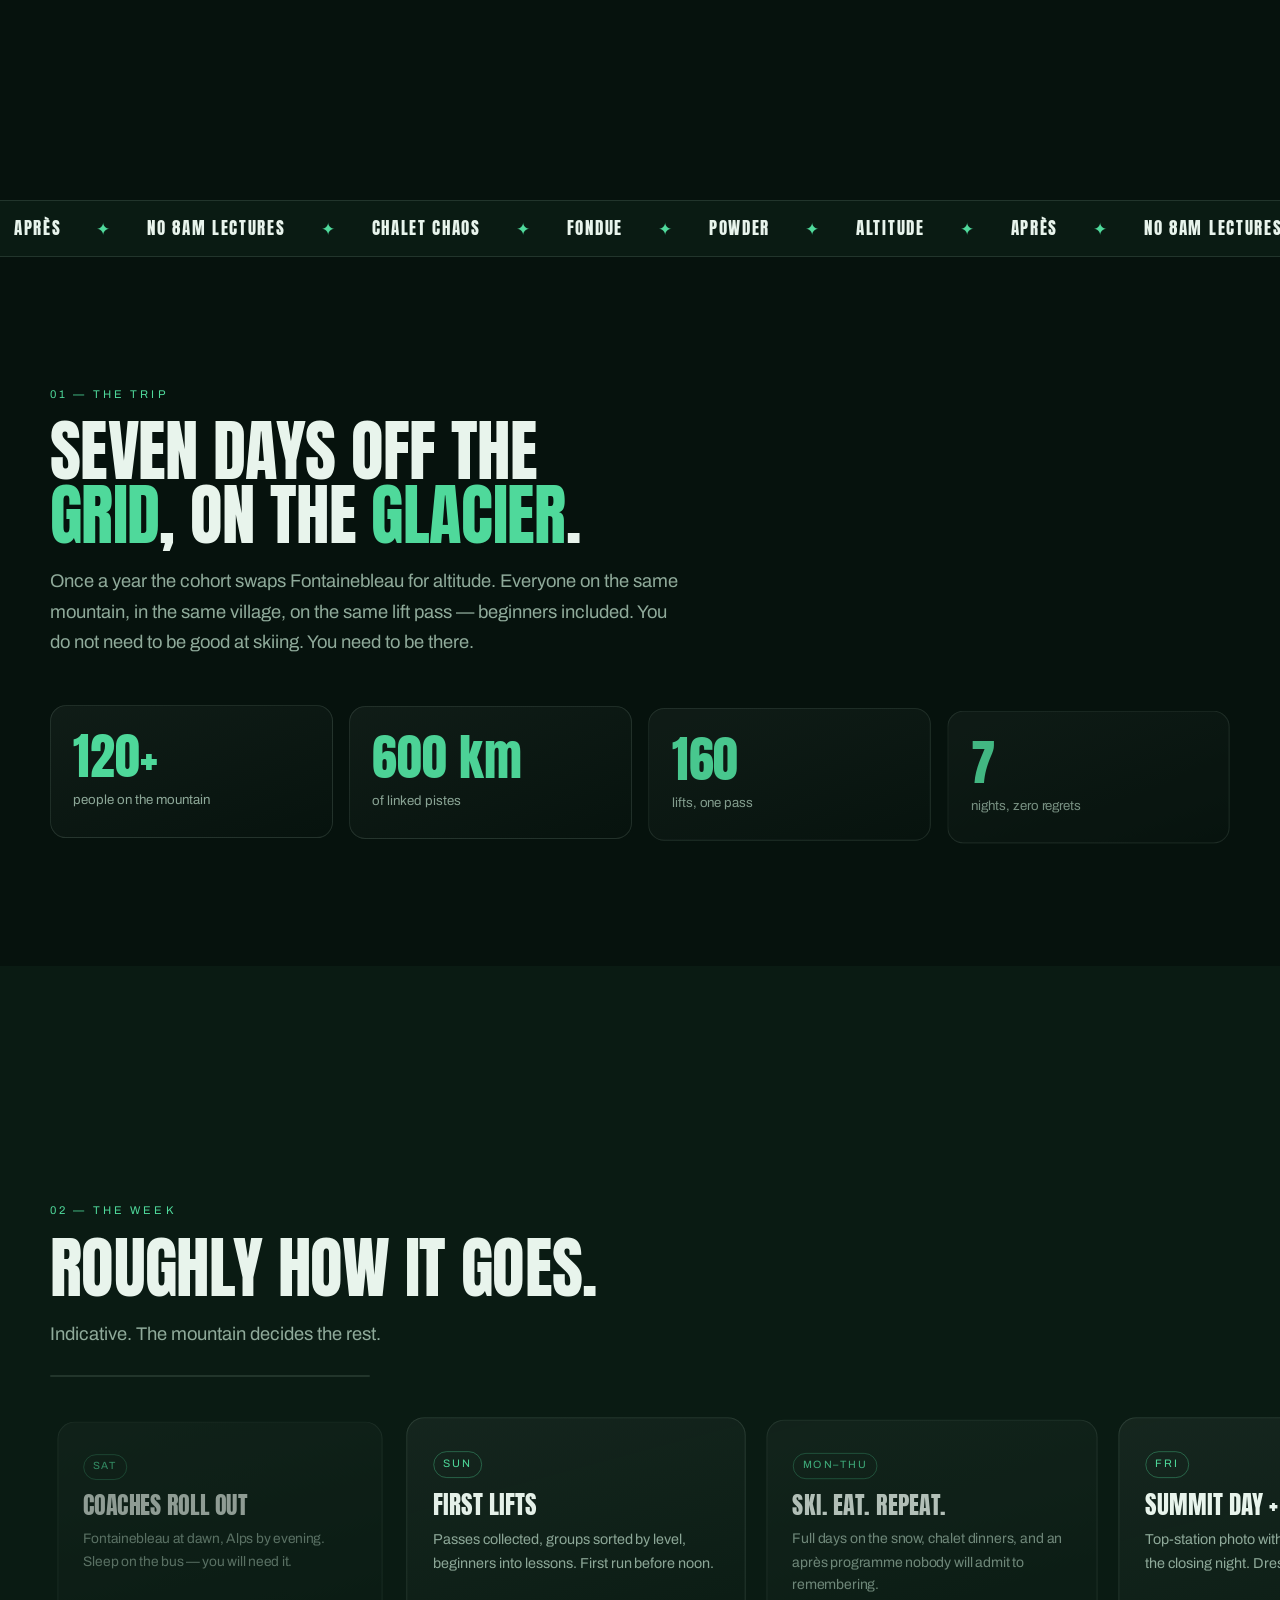
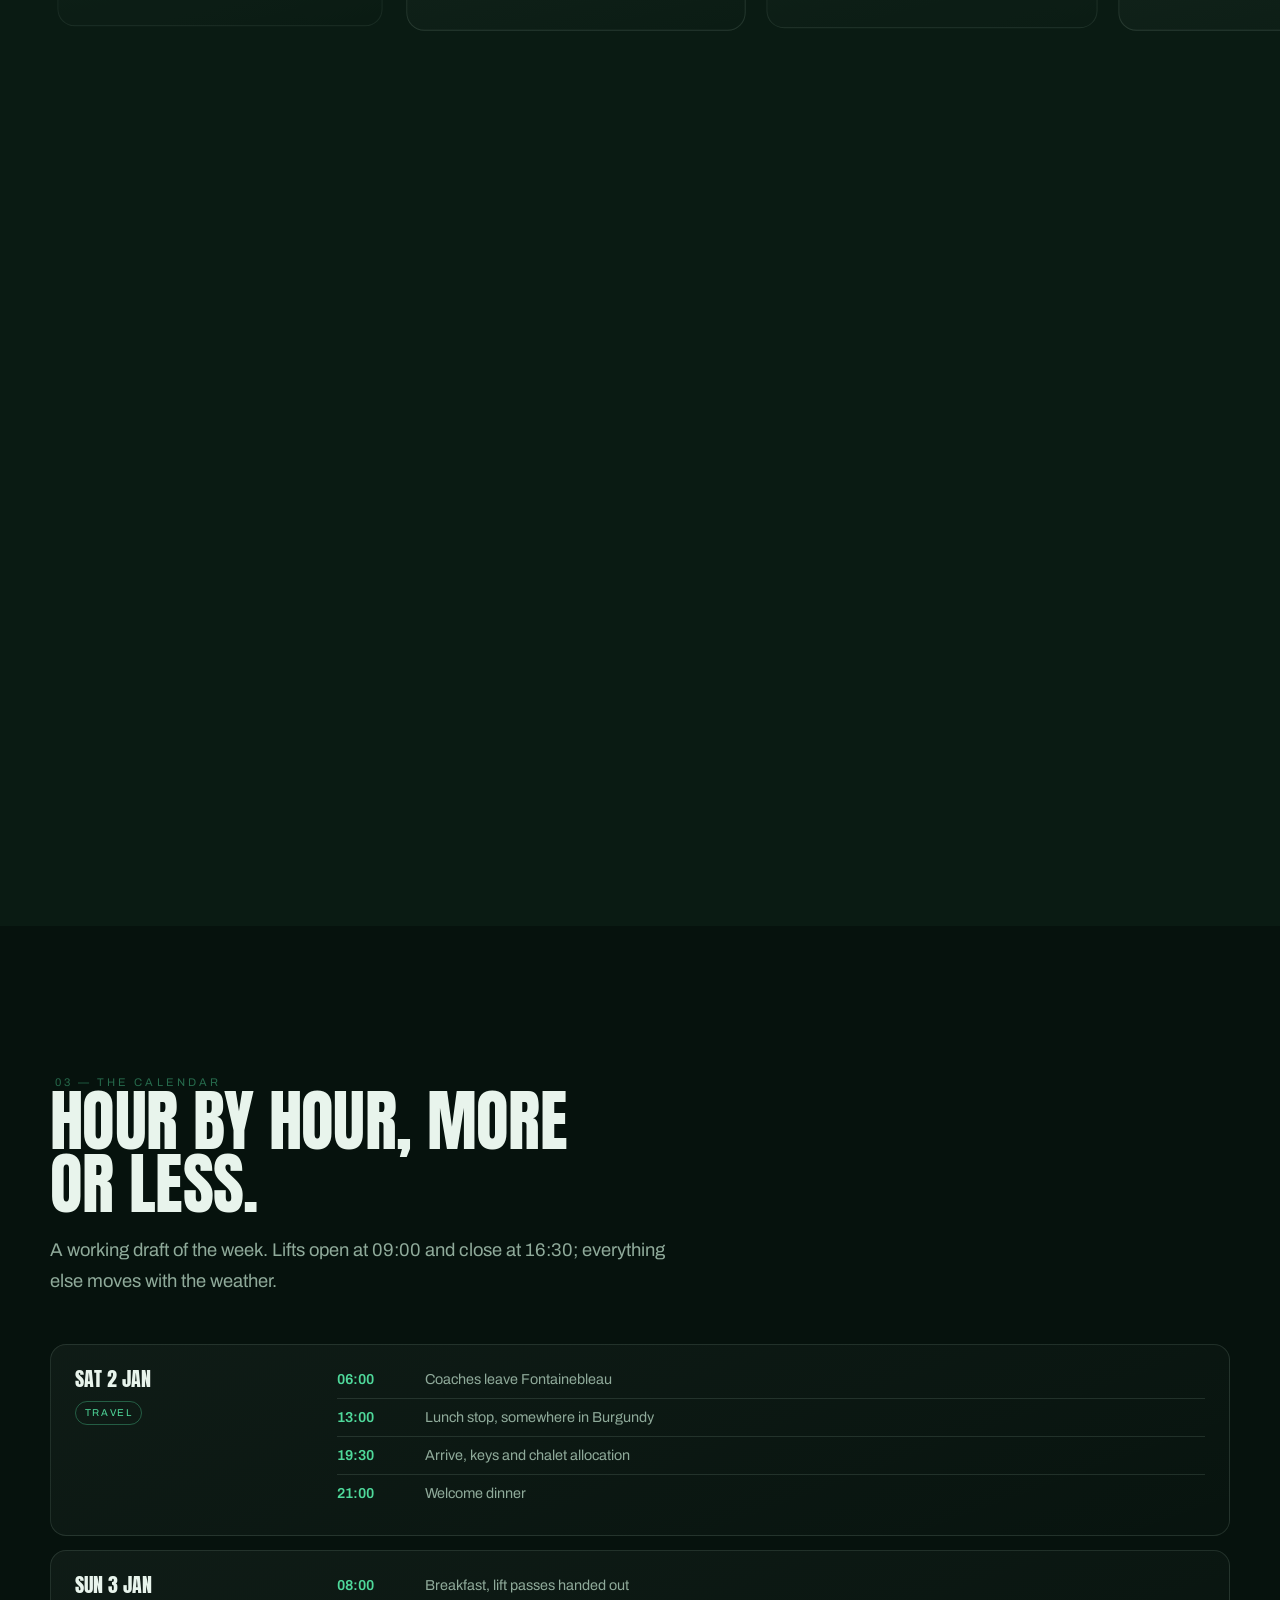
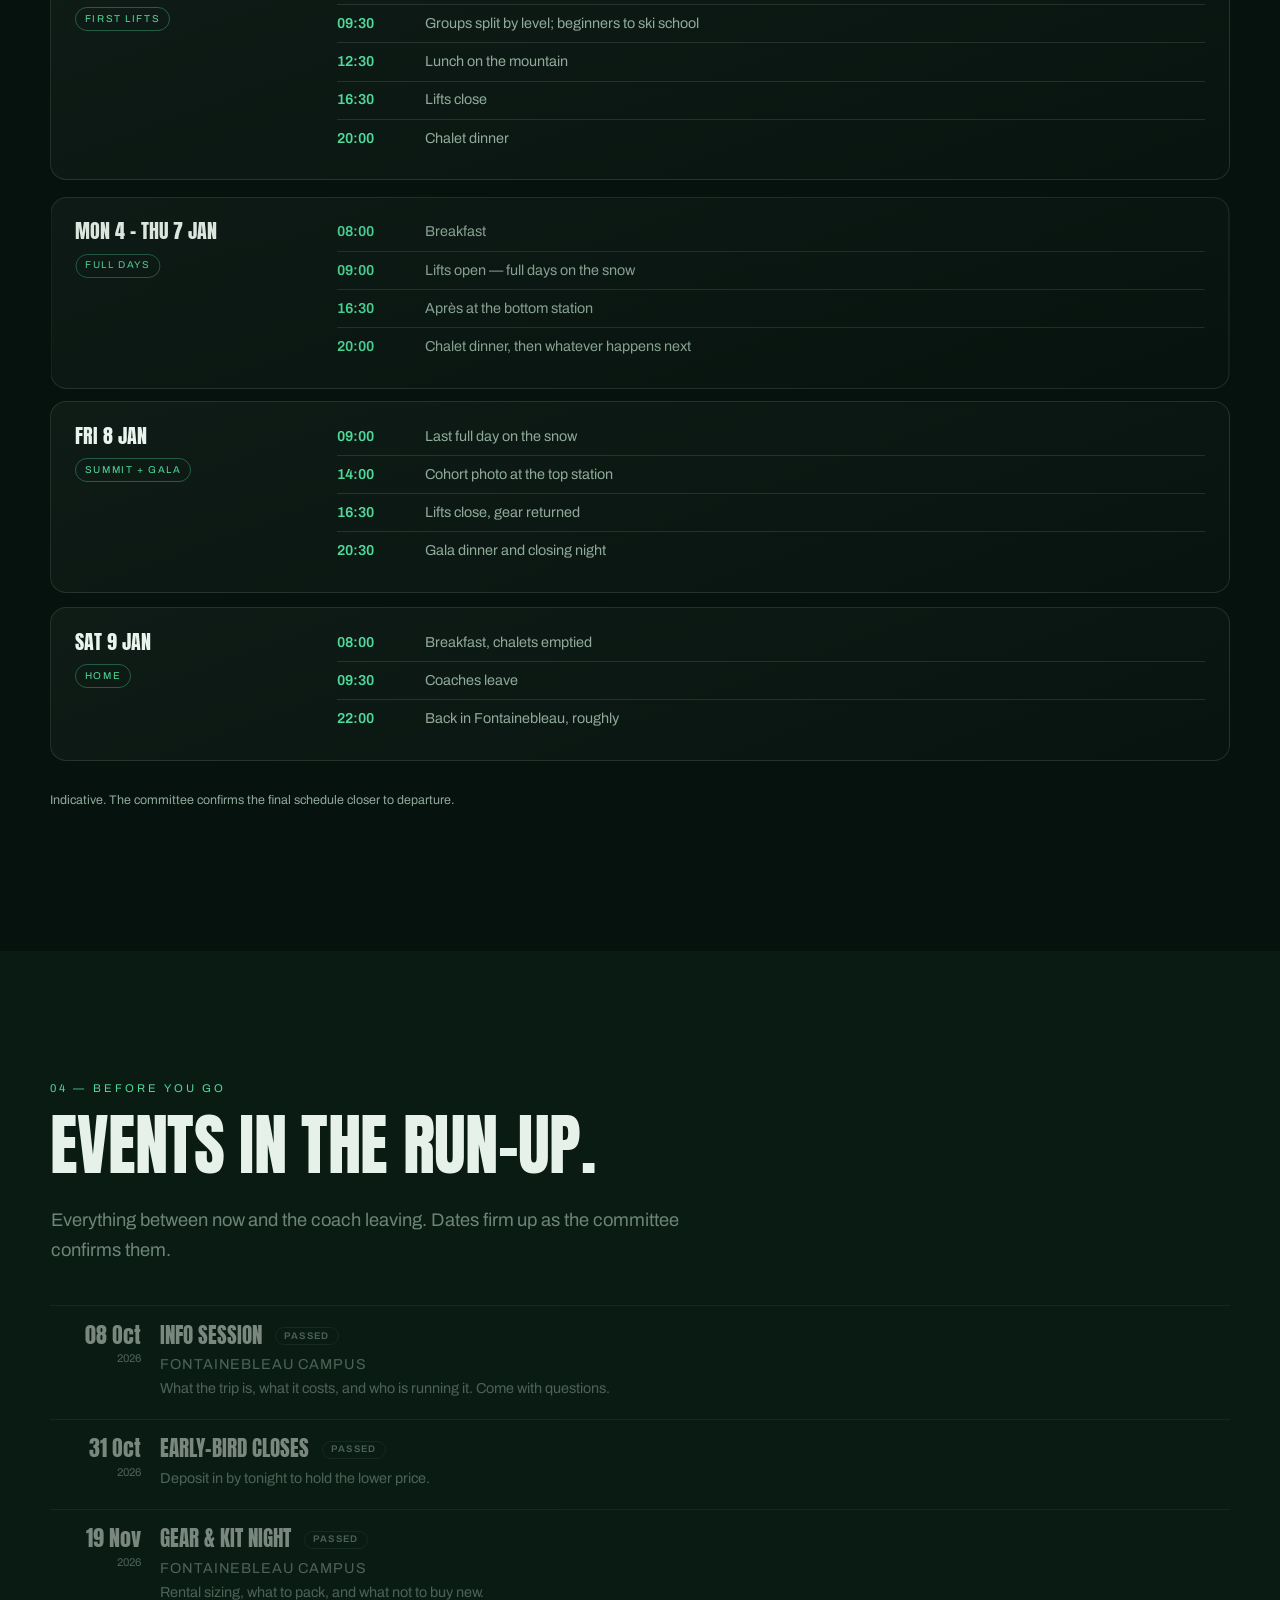
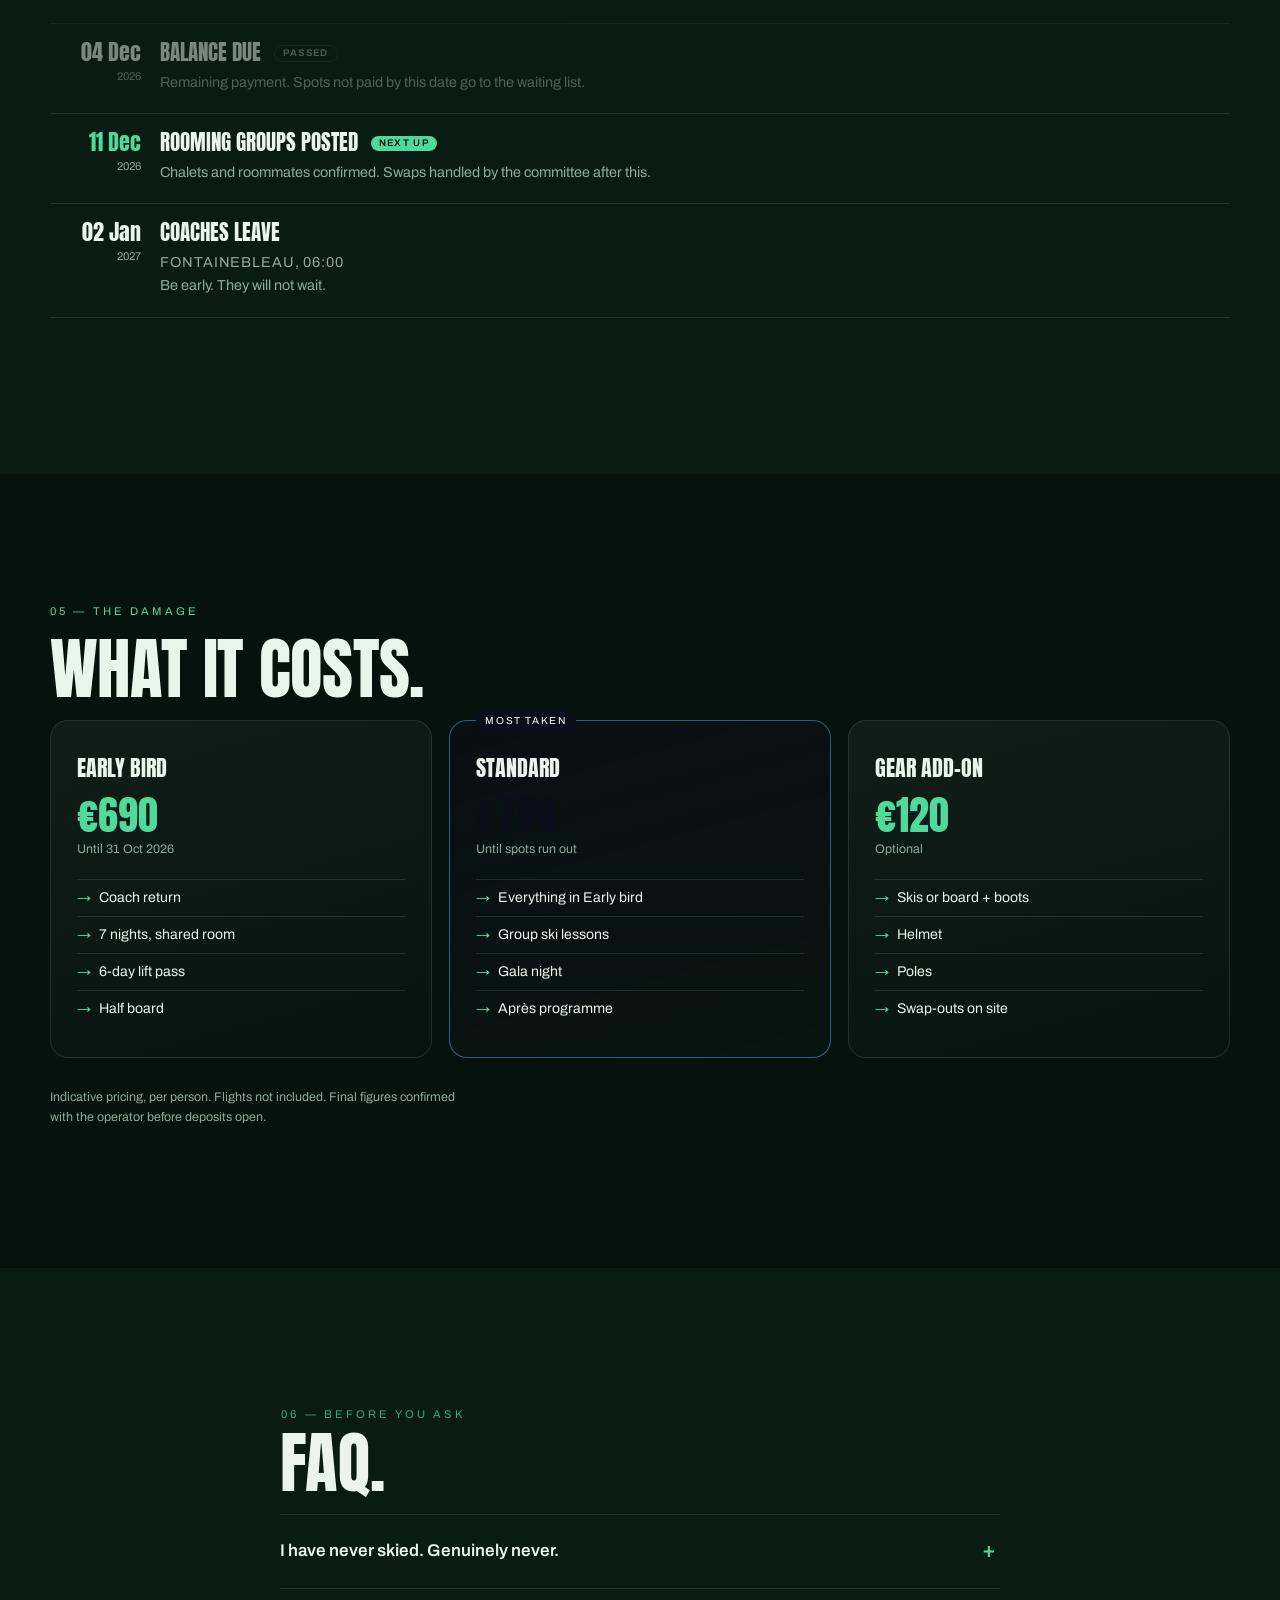
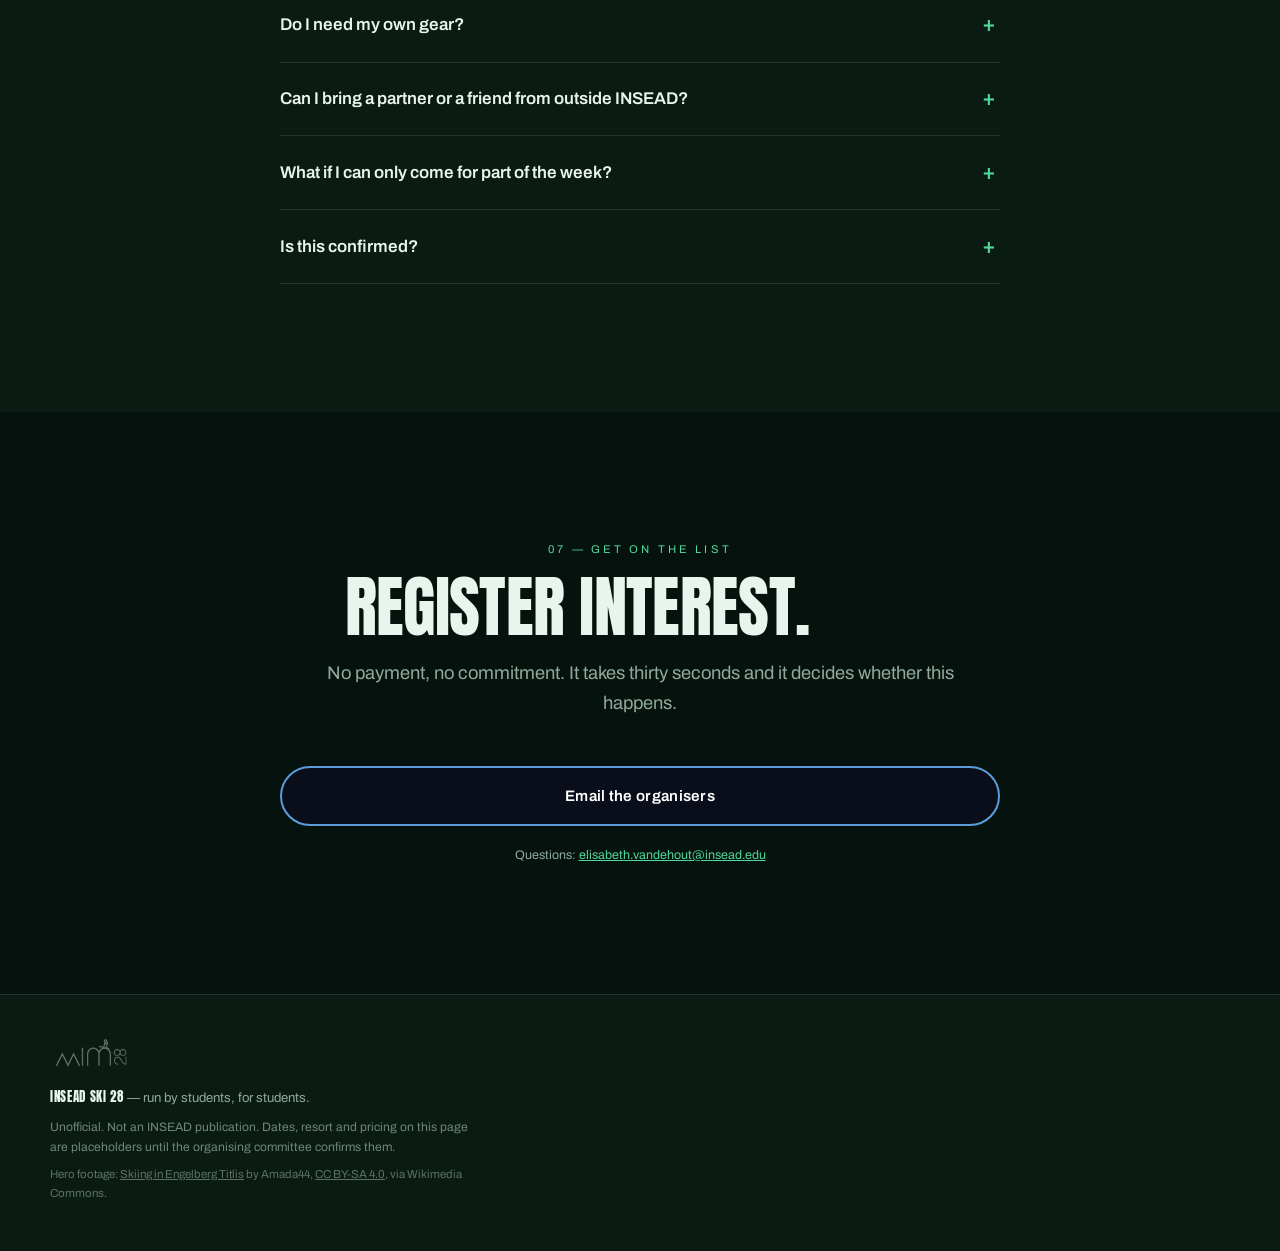
==== commit 6c64a81f: "Update" ====
--- a/index.html
+++ b/index.html
@@ -33,6 +33,8 @@
   <nav class="nav__links">
     <a href="#what">The trip</a>
     <a href="#week">The week</a>
+    <a href="#calendar">Calendar</a>
+    <a href="#events">Events</a>
     <a href="#price">Price</a>
     <a href="#faq">FAQ</a>
   </nav>
@@ -174,10 +176,46 @@
   </div>
 </section>
 
+<!-- ══════════════ CALENDAR ══════════════
+     Day-by-day schedule for the trip week itself, rendered from
+     CONFIG.schedule. Deliberately a vertical list rather than a grid of
+     day columns: eight columns would either scroll sideways on every
+     screen or crush to nothing on a phone. -->
+<section class="sec" id="calendar">
+  <div class="wrap">
+    <p class="eyebrow flow">03 — The calendar</p>
+    <h2 class="h2 flow">Hour by hour, more or less.</h2>
+    <p class="lede flow">
+      A working draft of the week. Lifts open at 09:00 and close at 16:30;
+      everything else moves with the weather.
+    </p>
+    <div class="cal" id="calList"></div>
+    <p class="finePrint flow">
+      Indicative. The committee confirms the final schedule closer to departure.
+    </p>
+  </div>
+</section>
+
+<!-- ══════════════ EVENTS ══════════════
+     Rendered from CONFIG.events so every date on the site lives in one
+     block. Past events retire themselves and the next one marks itself,
+     so this section does not need touching as the term goes on. -->
+<section class="sec sec--alt" id="events">
+  <div class="wrap">
+    <p class="eyebrow flow">04 — Before you go</p>
+    <h2 class="h2 flow">Events in the run-up.</h2>
+    <p class="lede flow">
+      Everything between now and the coach leaving. Dates firm up as the
+      committee confirms them.
+    </p>
+    <ol class="timeline" id="eventList"></ol>
+  </div>
+</section>
+
 <!-- ══ price ══ -->
 <section class="sec" id="price">
   <div class="wrap">
-    <p class="eyebrow flow">03 — The damage</p>
+    <p class="eyebrow flow">05 — The damage</p>
     <h2 class="h2 flow">What it costs.</h2>
 
     <div class="tiers">
@@ -211,7 +249,7 @@
 <!-- ══ faq ══ -->
 <section class="sec sec--alt" id="faq">
   <div class="wrap wrap--narrow">
-    <p class="eyebrow flow">04 — Before you ask</p>
+    <p class="eyebrow flow">06 — Before you ask</p>
     <h2 class="h2 flow">FAQ.</h2>
 
     <details class="qa flow" style="--k:0"><summary>I have never skied. Genuinely never.</summary>
@@ -233,7 +271,7 @@
 <!-- ══ signup ══ -->
 <section class="sec signup" id="signup" data-glow>
   <div class="wrap wrap--narrow">
-    <p class="eyebrow flow">05 — Get on the list</p>
+    <p class="eyebrow flow">07 — Get on the list</p>
     <h2 class="h2 flow">Register interest.</h2>
     <p class="lede flow">No payment, no commitment. It takes thirty seconds and it decides whether this happens.</p>
     <a class="btn btn--lg btn--block flow" id="signupBtn" href="#" target="_blank" rel="noopener">Open the interest form</a>
--- a/styles.css
+++ b/styles.css
@@ -1,9 +1,12 @@
 /* ═══════════════════════════════════════════════════════════════
    INSEAD SKI — teaser page
 
-   Palette: deep pine ground, mint accent, warm CTA. The CTA stays
-   warm on purpose — it is the one element that must not read as
-   part of the background, and orange is the complement of green.
+   Palette: deep pine ground, mint accent, dark navy CTA with a
+   lighter rim. The CTA carries the only blue on the page. Because
+   the fill is dark it barely separates from the ground on its own,
+   so the button is defined by its rim and its white label rather
+   than by the fill — and every glow or border derived from the CTA
+   uses --cta-edge, never --cta.
    Change the six tokens below and most of the page follows. Note the
    exceptions before recolouring: translucent surfaces, borders and
    glows are written as rgba() of the same channels because a token
@@ -25,7 +28,21 @@
 :root{
   --night:#06120d; --night-2:#0a1b13;
   --ink:#e8f4ec; --muted:#8faa9a;
-  --accent:#4fd99b; --cta:#ff8a4c;
+  --accent:#4fd99b;
+  /* Navy, pulled back toward blue but stopped short of a true one:
+     hue 214, against the accent's 153. A pure navy measures 224 and
+     reads as borrowed from another palette on a green ground; 214
+     keeps the navy character while staying in the same cool family.
+     The fill is 1.01:1 against the ground - identical in lightness,
+     so it is genuinely invisible. This is an OUTLINE button: the 2px
+     rim and the white label are the entire control. Note the cost -
+     the primary CTA no longer outranks the ghost button by fill, only
+     by rim colour and weight.
+     The fill is only 1.9:1 against the ground, so the button's shape
+     is carried by --cta-edge; every glow and border derived from the
+     CTA uses the edge, not the fill, or it vanishes on a near-black
+     page. */
+  --cta:#0a0e1a; --cta-edge:#5b9ddb;
   --line:rgba(143,170,154,.18);
   --wrap:1180px;
   --ease:cubic-bezier(.22,.61,.36,1);
@@ -52,7 +69,7 @@
 .progress i{
   display:block; height:100%; width:100%; transform-origin:0 50%;
   transform:scaleX(var(--sp,0));
-  background:linear-gradient(90deg,var(--accent),var(--cta));
+  background:linear-gradient(90deg,var(--accent),var(--cta-edge));
 }
 
 #snow{ position:fixed; inset:0; width:100%; height:100%; pointer-events:none; z-index:2; opacity:.75 }
@@ -88,10 +105,10 @@
   display:inline-flex; align-items:center; justify-content:center; padding:var(--pad);
   font-family:var(--body); font-weight:600; font-size:.88rem; letter-spacing:.02em;
   text-decoration:none; white-space:nowrap;
-  color:#160b05; background:var(--cta); border:1px solid var(--cta); border-radius:100px;
+  color:#fff; background:var(--cta); border:2px solid var(--cta-edge); border-radius:100px;
   transition:transform .25s var(--ease), box-shadow .35s var(--ease);
 }
-.btn:hover{ transform:translateY(-2px); box-shadow:0 10px 30px -8px rgba(255,138,76,.6) }
+.btn:hover{ transform:translateY(-2px); box-shadow:0 10px 30px -8px rgba(91,157,219,.55) }
 .btn:active{ transform:translateY(0) }
 .btn--sm{ --pad:.5rem .95rem; font-size:.8rem }
 .btn--lg{ --pad:.95rem 1.9rem; font-size:.95rem }
@@ -127,7 +144,7 @@
   position:absolute; inset:0; z-index:-1;
   background:
     radial-gradient(120% 80% at 50% 100%, rgba(79,217,155,.16) 0%, transparent 60%),
-    radial-gradient(80% 60% at 80% 12%, rgba(255,138,76,.13) 0%, transparent 62%),
+    radial-gradient(80% 60% at 80% 12%, rgba(91,157,219,.16) 0%, transparent 62%),
     linear-gradient(180deg,#040e09 0%,#08170f 46%,#0e2a1c 100%);
 }
 .hero__sky::after{
@@ -315,17 +332,78 @@
 .wcard h3{ font-family:var(--display); font-weight:400; text-transform:uppercase; font-size:1.55rem; line-height:1.05; margin:0 0 .6rem }
 .wcard p{ margin:0; font-size:.9rem; color:var(--muted) }
 
+/* ── calendar ──────────────────────────────────────────
+   A vertical stack of days, each day a label beside its time slots.
+   Chosen over a grid of eight day-columns, which would have scrolled
+   sideways on every screen and been unreadable on a phone. */
+.cal{ display:grid; gap:.9rem; margin-bottom:1.8rem }
+.cal__day{
+  display:grid; grid-template-columns:minmax(140px,.28fr) 1fr; gap:1.2rem;
+  padding:1.4rem 1.5rem; border:1px solid var(--line); border-radius:16px;
+  background:linear-gradient(160deg,rgba(232,244,236,.045),rgba(232,244,236,.01));
+}
+.cal__head h3{
+  font-family:var(--display); font-weight:400; text-transform:uppercase;
+  font-size:1.25rem; line-height:1.05; margin:0 0 .5rem;
+}
+.cal__tag{
+  display:inline-block; padding:.18rem .55rem;
+  font-size:.62rem; letter-spacing:.16em; text-transform:uppercase;
+  color:var(--accent); border:1px solid rgba(79,217,155,.35); border-radius:99px;
+}
+.cal__slots{ margin:0; padding:0; list-style:none }
+.cal__slots li{
+  display:grid; grid-template-columns:4.6rem 1fr; gap:.9rem;
+  padding:.42rem 0; border-top:1px solid var(--line); font-size:.9rem;
+}
+.cal__slots li:first-child{ border-top:0; padding-top:0 }
+.cal__slots b{ color:var(--accent); font-variant-numeric:tabular-nums; font-weight:600 }
+.cal__slots span{ color:var(--muted) }
+
+/* ── events timeline ───────────────────────────────────── */
+.timeline{ margin:0 0 1.8rem; padding:0; list-style:none }
+.tl{
+  display:grid; grid-template-columns:5.5rem 1fr; gap:1.2rem;
+  padding:1.15rem 0 1.15rem .2rem;
+  border-top:1px solid var(--line); position:relative;
+}
+.tl:last-child{ border-bottom:1px solid var(--line) }
+.tl__when{ text-align:right }
+.tl__when b{
+  display:block; font-family:var(--display); font-weight:400;
+  font-size:1.35rem; line-height:1; color:var(--ink);
+}
+.tl__when span{ display:block; margin-top:.2rem; font-size:.7rem; color:var(--muted) }
+.tl__body h3{
+  font-family:var(--display); font-weight:400; text-transform:uppercase;
+  font-size:1.3rem; line-height:1.1; margin:0 0 .35rem;
+}
+.tl__where{ margin:0 0 .35rem; font-size:.78rem; letter-spacing:.06em;
+  text-transform:uppercase; color:var(--accent) }
+.tl__body p{ margin:0; font-size:.9rem; color:var(--muted) }
+.tl__tag{
+  display:inline-block; vertical-align:middle; margin-left:.45rem;
+  padding:.16rem .5rem; font-family:var(--body); font-weight:600;
+  font-size:.6rem; letter-spacing:.14em; text-transform:uppercase;
+  color:var(--night); background:var(--accent); border-radius:99px;
+}
+.tl__tag--past{ color:var(--muted); background:transparent; border:1px solid var(--line) }
+/* a passed event stays readable — dimmed, not hidden, so the run-up
+   still reads as a sequence rather than losing its early steps */
+.tl.is-past{ opacity:.5 }
+.tl.is-next .tl__when b{ color:var(--accent) }
+
 /* tiers */
 .tiers{ display:grid; gap:1.1rem; grid-template-columns:repeat(auto-fit,minmax(250px,1fr)); margin-bottom:1.8rem }
 .tier{
   position:relative; padding:1.9rem 1.6rem; border:1px solid var(--line); border-radius:18px;
   background:linear-gradient(165deg,rgba(232,244,236,.05),rgba(232,244,236,.01));
 }
-.tier--hot{ border-color:rgba(255,138,76,.5); background:linear-gradient(165deg,rgba(255,138,76,.1),rgba(232,244,236,.015)) }
+.tier--hot{ border-color:rgba(91,157,219,.55); background:linear-gradient(165deg,rgba(10,14,26,.55),rgba(232,244,236,.015)) }
 .tier__flag{
   position:absolute; top:-.7rem; left:1.6rem; padding:.2rem .6rem;
   font-size:.63rem; letter-spacing:.16em; text-transform:uppercase;
-  color:#160b05; background:var(--cta); border-radius:99px;
+  color:#fff; background:var(--cta); border-radius:99px;
 }
 .tier h3{ font-family:var(--display); font-weight:400; text-transform:uppercase; font-size:1.35rem; margin:0 0 .5rem }
 .tier__price{ font-family:var(--display); font-size:2.5rem; line-height:1; margin:0 0 .25rem; color:var(--accent) }
@@ -354,7 +432,7 @@
 .signup{ background:var(--night); text-align:center; overflow:hidden }
 .signup::before{
   content:""; position:absolute; inset:0; pointer-events:none;
-  background:radial-gradient(90% 120% at 50% 100%,rgba(255,138,76,.22),transparent 62%);
+  background:radial-gradient(90% 120% at 50% 100%,rgba(91,157,219,.22),transparent 62%);
   opacity:var(--g,1);
 }
 .signup .wrap{ position:relative }
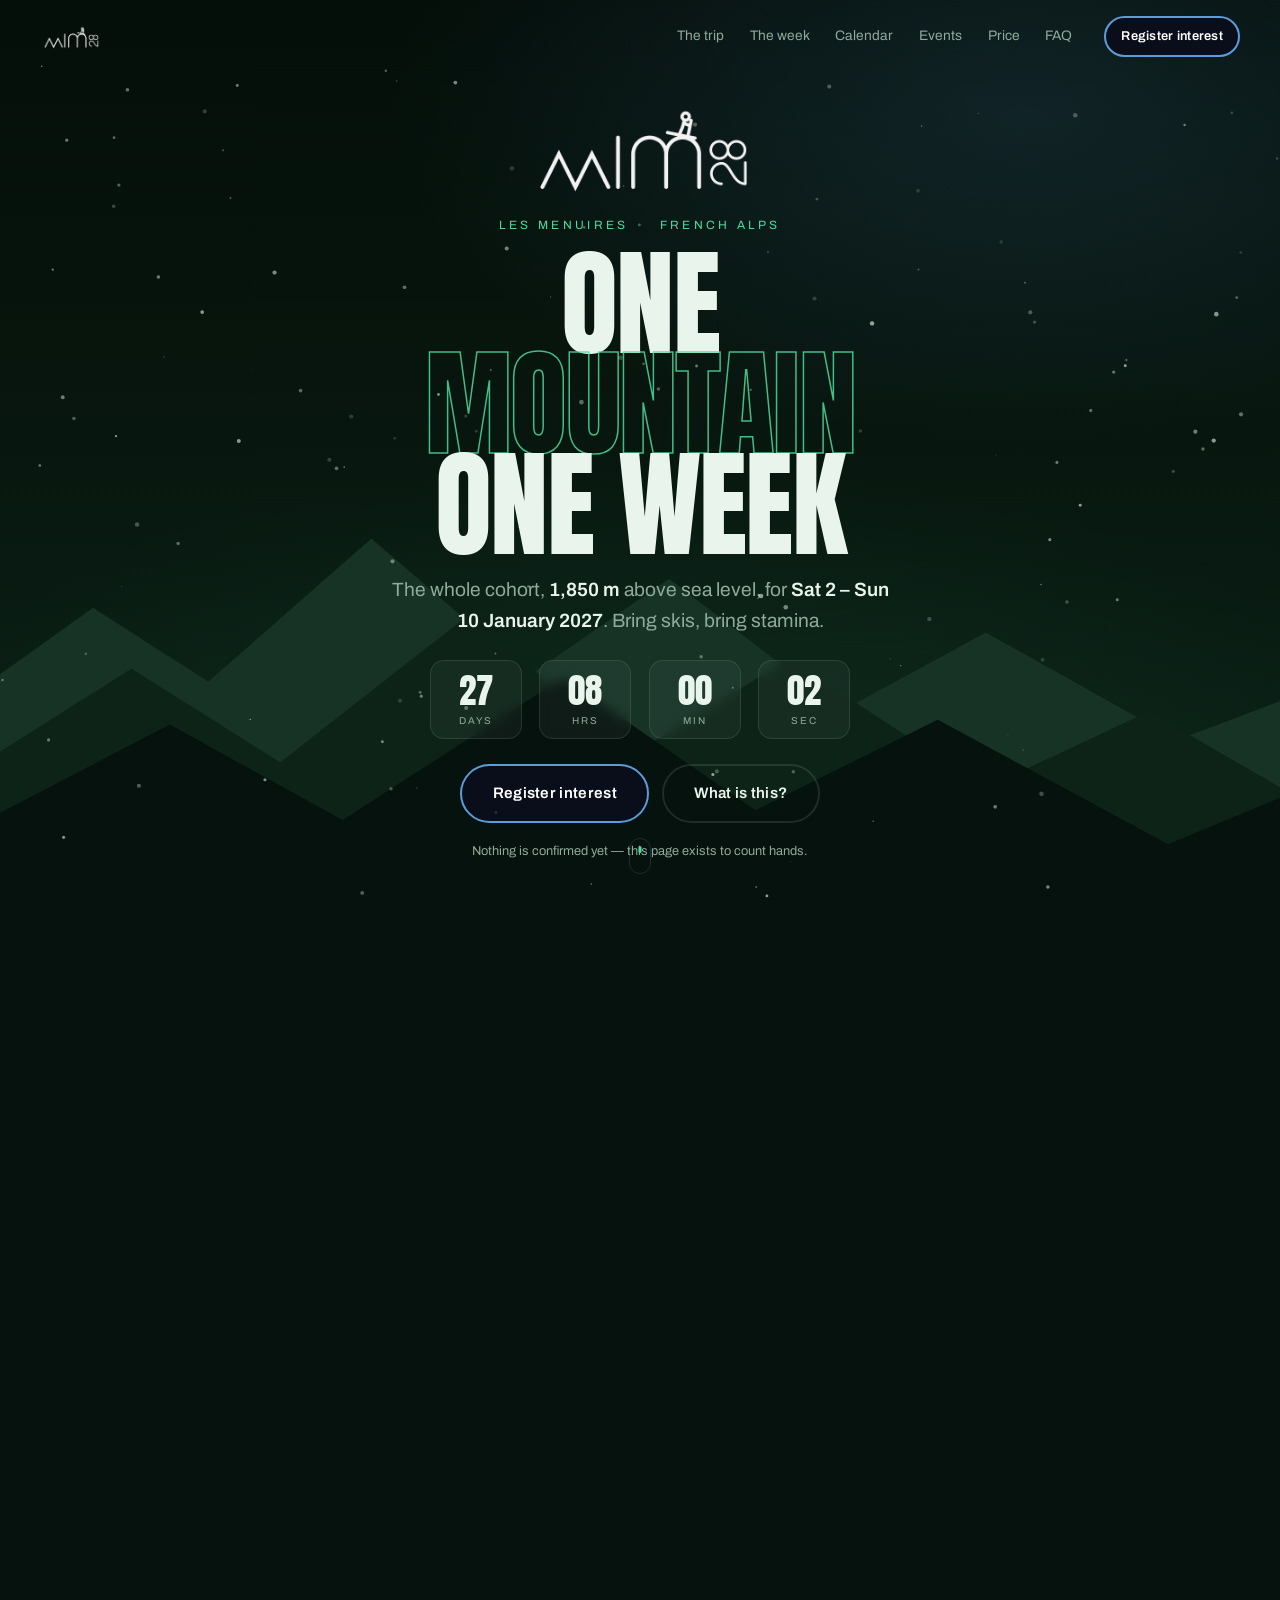
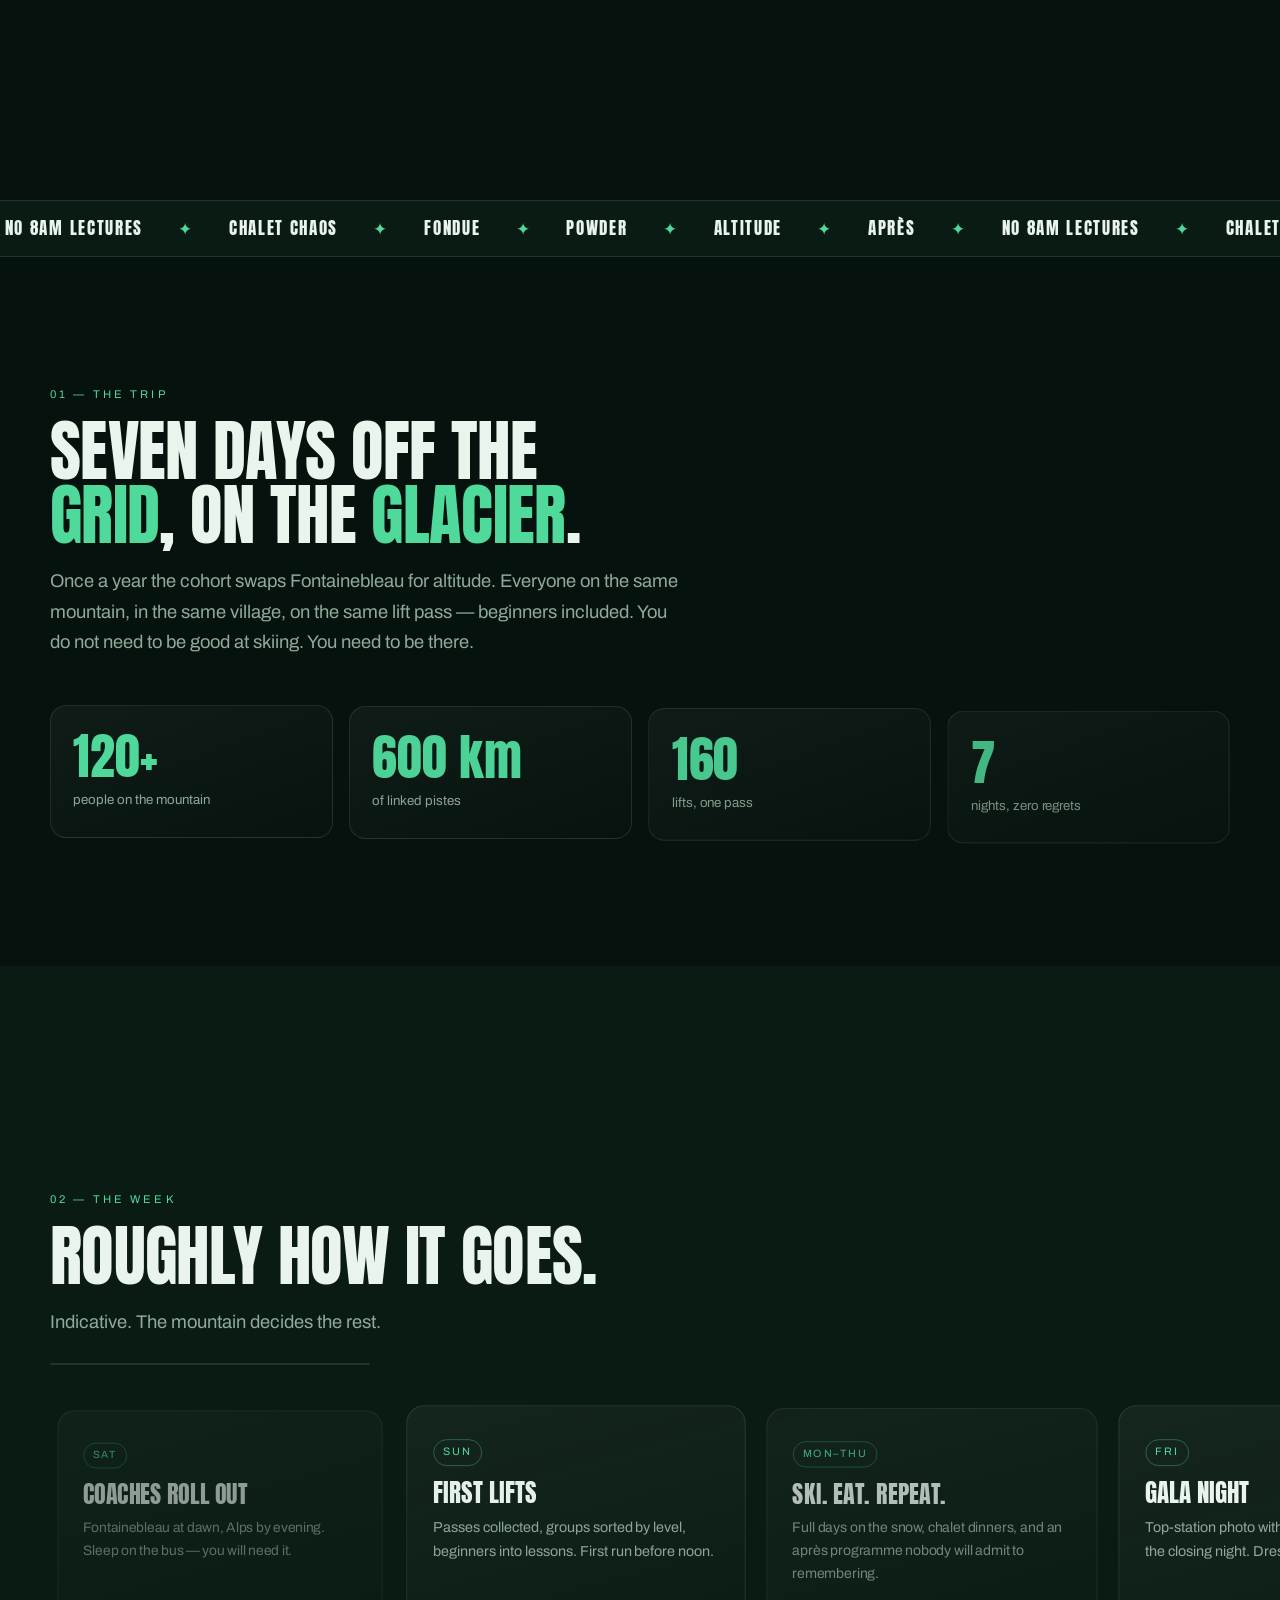
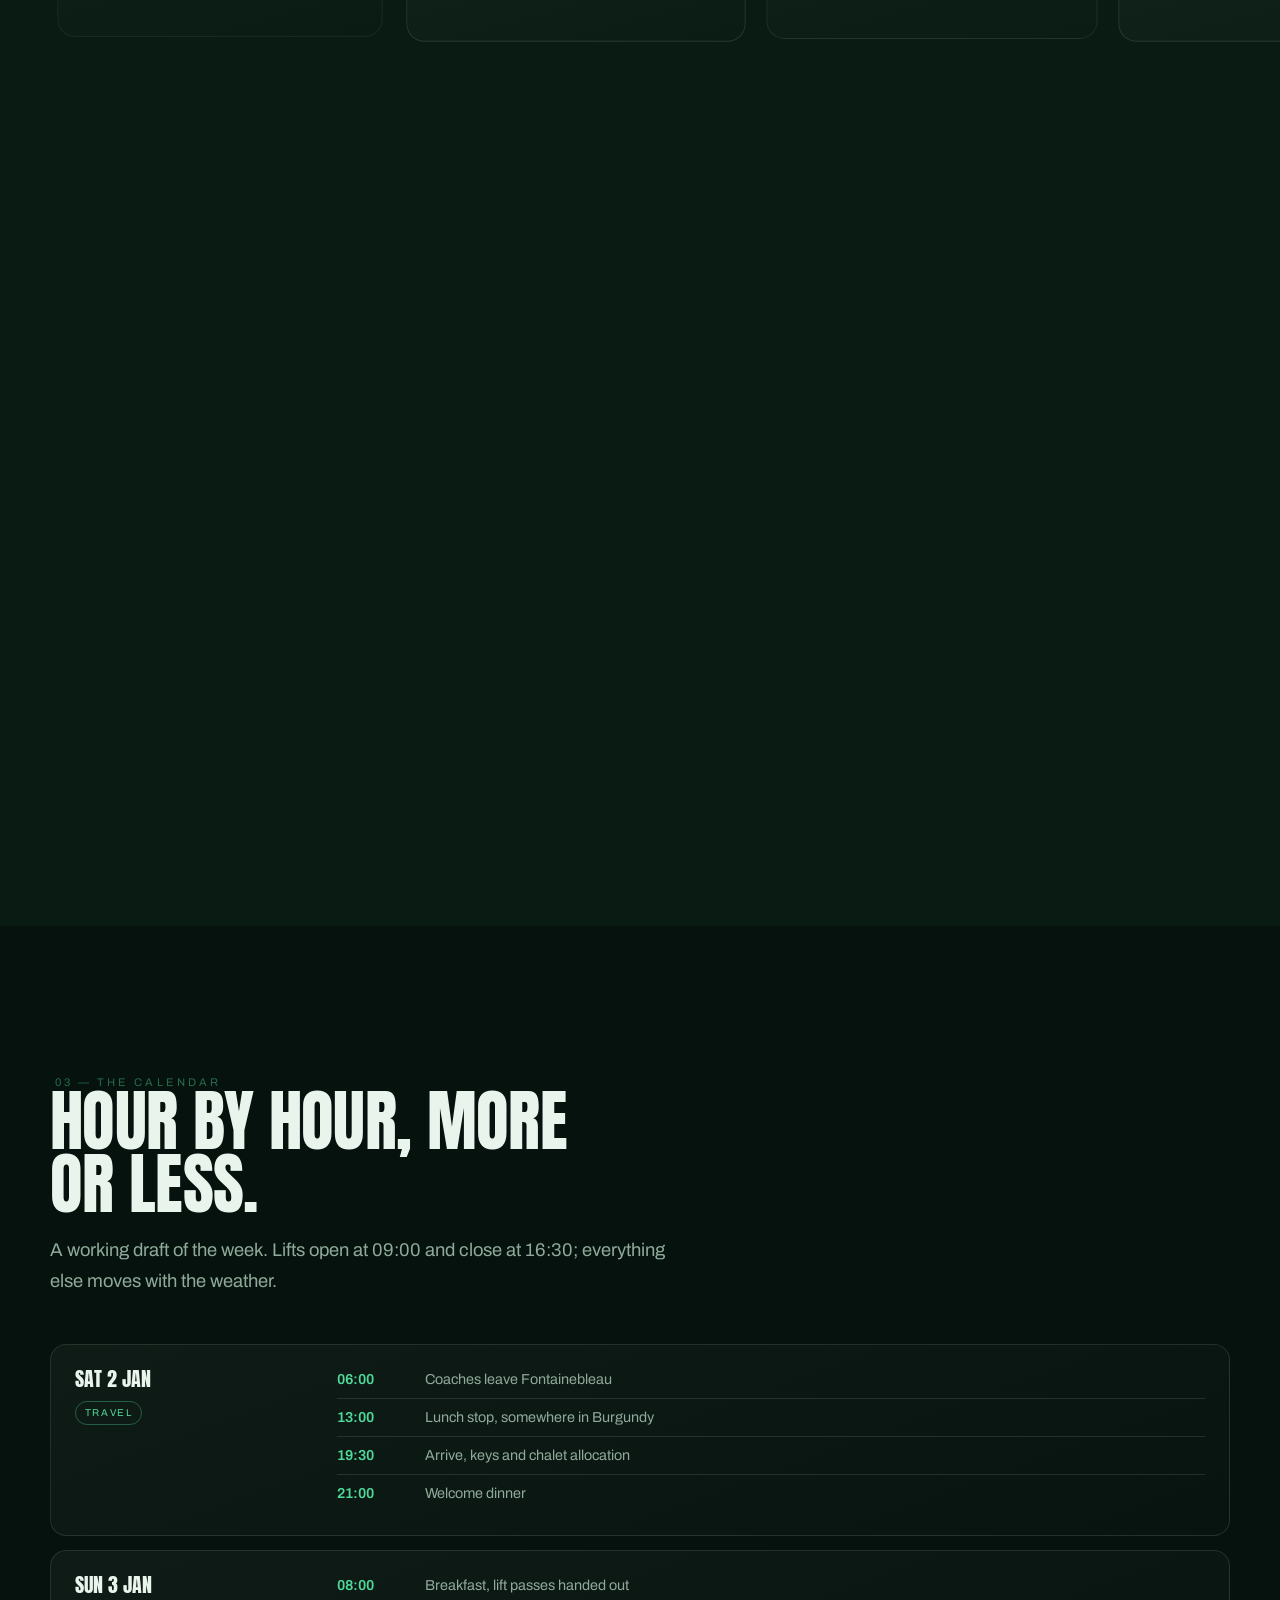
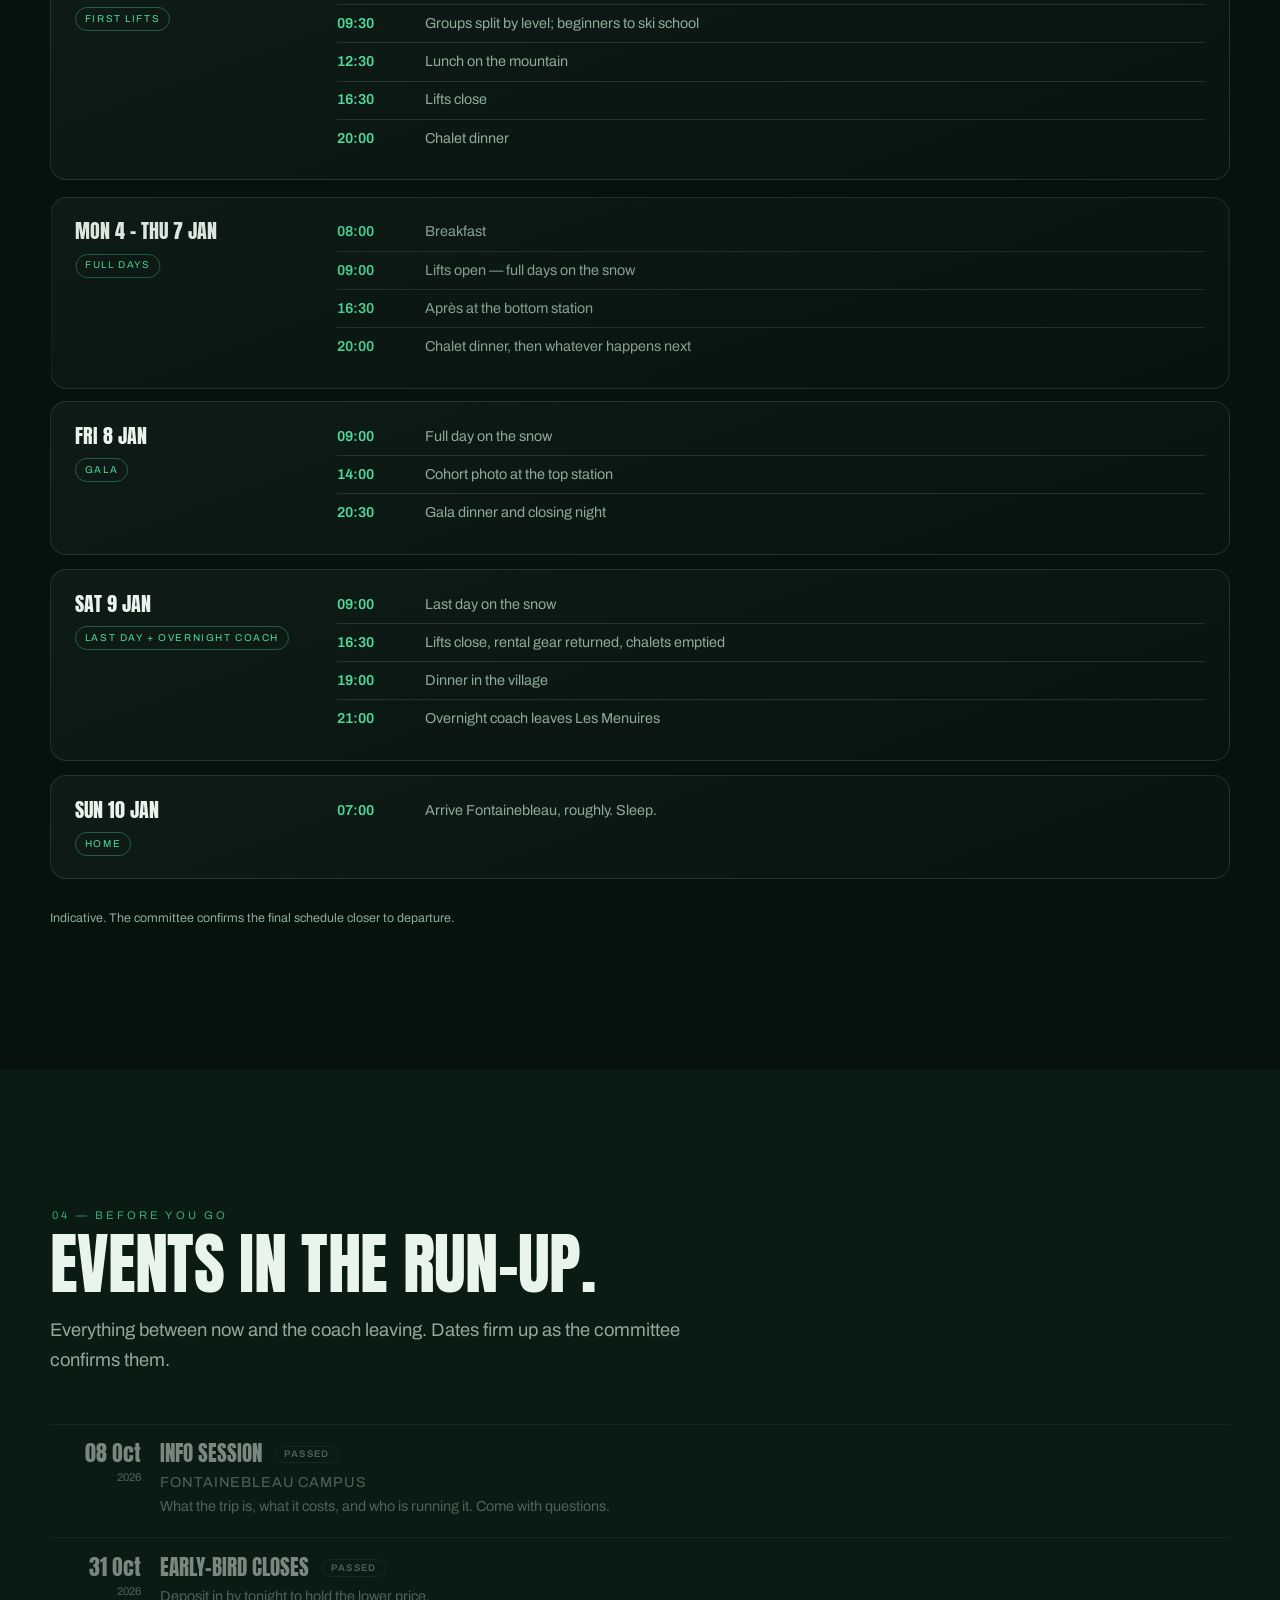
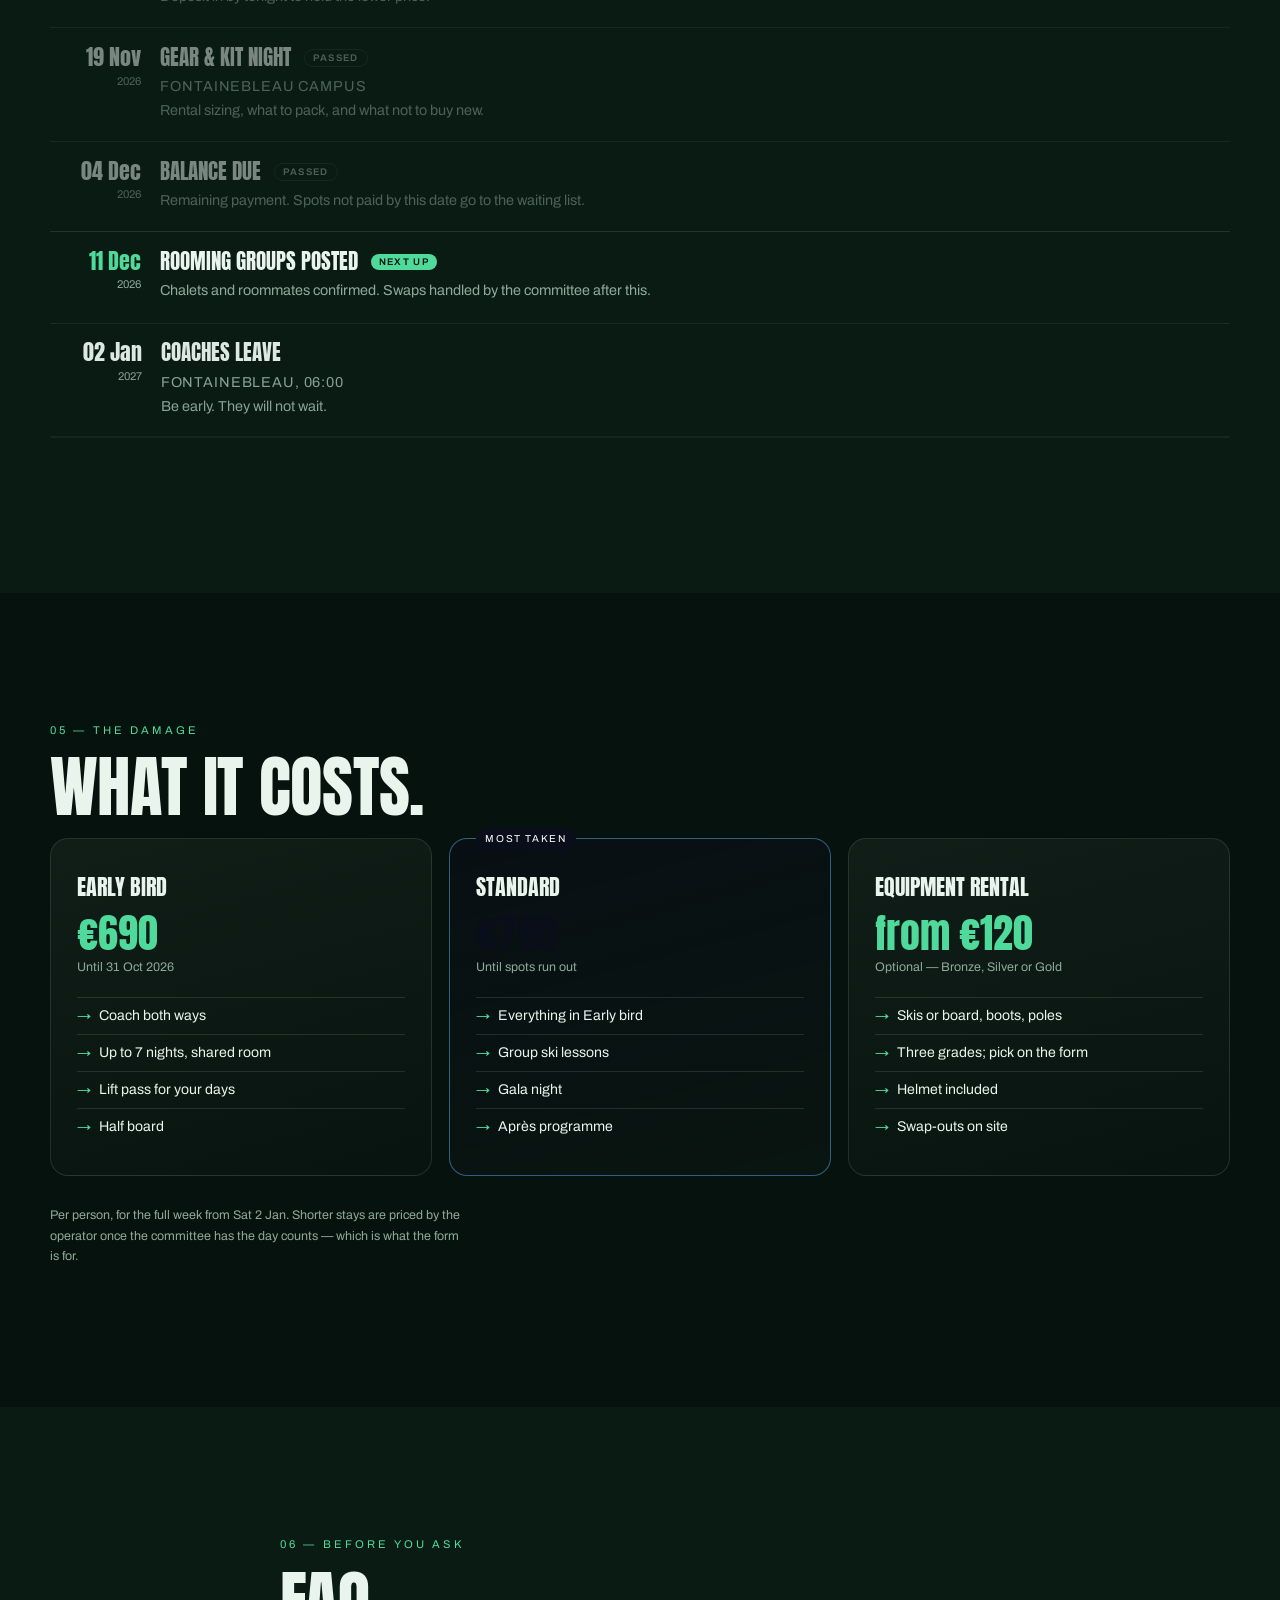
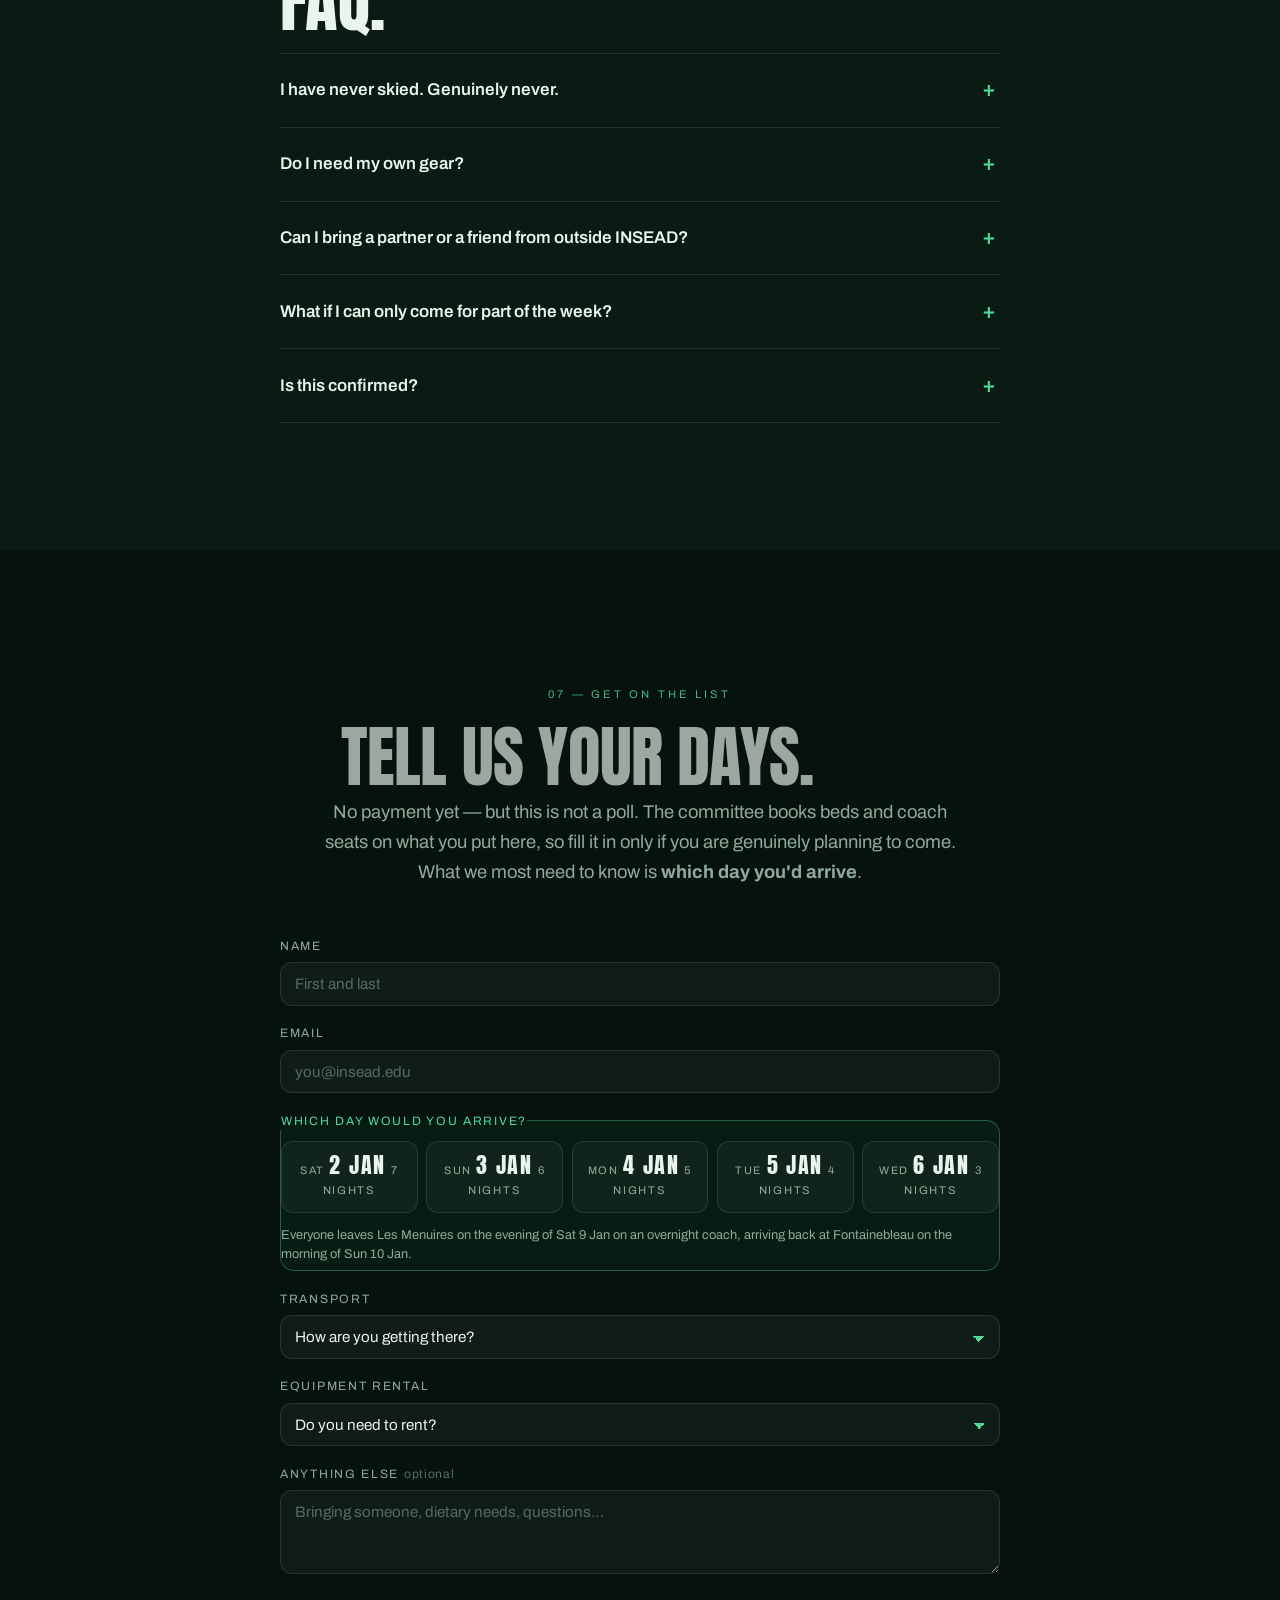
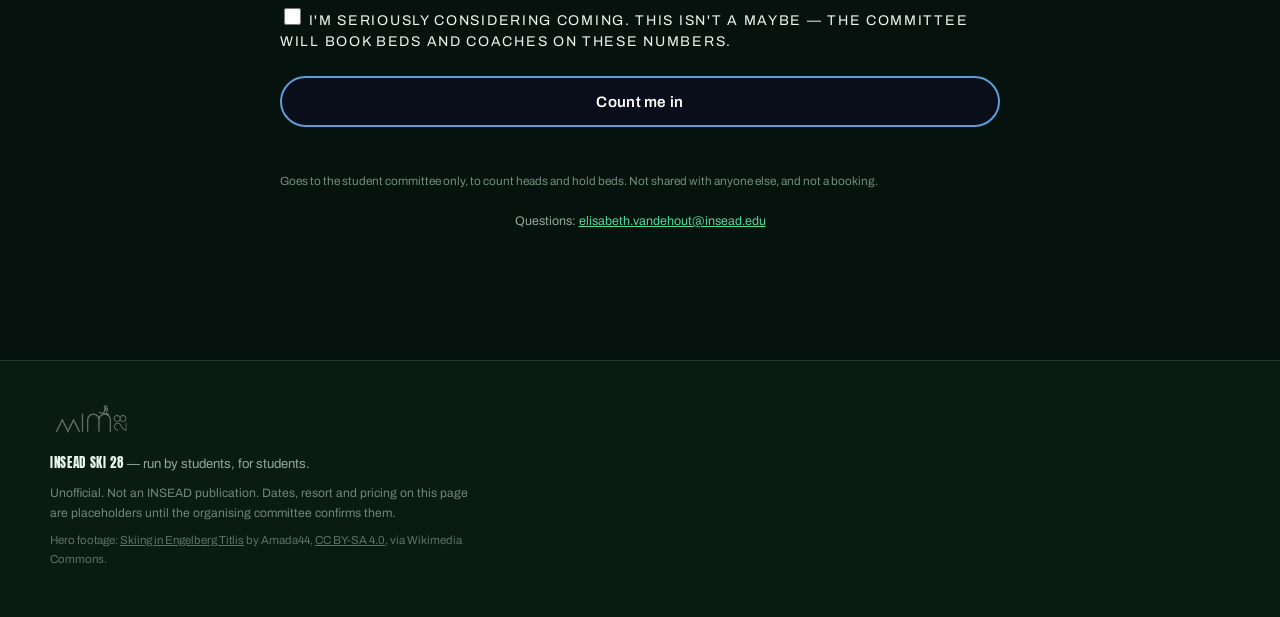
==== commit bfc43c6f: "yep" ====
--- a/index.html
+++ b/index.html
@@ -164,13 +164,13 @@
       </article>
       <article class="wcard" role="listitem" style="--k:3">
         <span class="wcard__day">Fri</span>
-        <h3>Summit day + gala</h3>
+        <h3>Gala night</h3>
         <p>Top-station photo with the whole cohort, then the closing night. Dress code: questionable.</p>
       </article>
       <article class="wcard" role="listitem" style="--k:4">
-        <span class="wcard__day">Sat</span>
-        <h3>The long drive back</h3>
-        <p>Silence, sunburn, and a group chat that will not recover for months.</p>
+        <span class="wcard__day">Sat night</span>
+        <h3>The overnight coach</h3>
+        <p>Last runs Saturday, then the night coach home. Fontainebleau by Sunday breakfast, with sunburn and a group chat that will not recover for months.</p>
       </article>
     </div>
   </div>
@@ -223,7 +223,7 @@
         <h3>Early bird</h3>
         <p class="tier__price"><span data-cfg="priceEarly"></span></p>
         <p class="tier__when">Until <span data-cfg="earlyDeadline"></span></p>
-        <ul><li>Coach return</li><li>7 nights, shared room</li><li>6-day lift pass</li><li>Half board</li></ul>
+        <ul><li>Coach both ways</li><li>Up to 7 nights, shared room</li><li>Lift pass for your days</li><li>Half board</li></ul>
       </div>
       <div class="tier tier--hot flow" style="--k:1">
         <span class="tier__flag">Most taken</span>
@@ -233,15 +233,15 @@
         <ul><li>Everything in Early bird</li><li>Group ski lessons</li><li>Gala night</li><li>Après programme</li></ul>
       </div>
       <div class="tier flow" style="--k:2">
-        <h3>Gear add-on</h3>
-        <p class="tier__price"><span data-cfg="priceGear"></span></p>
-        <p class="tier__when">Optional</p>
-        <ul><li>Skis or board + boots</li><li>Helmet</li><li>Poles</li><li>Swap-outs on site</li></ul>
+        <h3>Equipment rental</h3>
+        <p class="tier__price">from <span data-cfg="priceGear"></span></p>
+        <p class="tier__when">Optional — Bronze, Silver or Gold</p>
+        <ul><li>Skis or board, boots, poles</li><li>Three grades; pick on the form</li><li>Helmet included</li><li>Swap-outs on site</li></ul>
       </div>
     </div>
     <p class="finePrint flow">
-      Indicative pricing, per person. Flights not included. Final figures confirmed with the
-      operator before deposits open.
+      Per person, for the full week from Sat 2 Jan. Shorter stays are priced by the
+      operator once the committee has the day counts — which is what the form is for.
     </p>
   </div>
 </section>
@@ -272,9 +272,79 @@
 <section class="sec signup" id="signup" data-glow>
   <div class="wrap wrap--narrow">
     <p class="eyebrow flow">07 — Get on the list</p>
-    <h2 class="h2 flow">Register interest.</h2>
-    <p class="lede flow">No payment, no commitment. It takes thirty seconds and it decides whether this happens.</p>
-    <a class="btn btn--lg btn--block flow" id="signupBtn" href="#" target="_blank" rel="noopener">Open the interest form</a>
+    <h2 class="h2 flow">Tell us your days.</h2>
+    <p class="lede flow">
+      No payment yet — but this is not a poll. The committee books beds and coach
+      seats on what you put here, so fill it in only if you are genuinely planning to come.
+      What we most need to know is <strong>which day you'd arrive</strong>.
+    </p>
+
+    <form class="form flow" id="interestForm" novalidate>
+      <div class="field">
+        <label for="f-name">Name</label>
+        <input id="f-name" name="name" type="text" autocomplete="name" required
+               maxlength="80" placeholder="First and last">
+        <p class="field__err" data-err-for="f-name"></p>
+      </div>
+
+      <div class="field">
+        <label for="f-email">Email</label>
+        <input id="f-email" name="email" type="email" autocomplete="email" required
+               maxlength="120" inputmode="email" placeholder="you@insead.edu">
+        <p class="field__err" data-err-for="f-email"></p>
+      </div>
+
+      <!-- The question the whole form exists for -->
+      <fieldset class="field field--key" id="f-arrival">
+        <legend>Which day would you arrive?</legend>
+        <div class="days" id="dayPicker" role="radiogroup" aria-describedby="arrivalHint"></div>
+        <p class="field__hint" id="arrivalHint"></p>
+        <p class="field__err" data-err-for="f-arrival"></p>
+      </fieldset>
+
+      <div class="field">
+        <label for="f-transport">Transport</label>
+        <select id="f-transport" name="transport" required></select>
+        <p class="field__err" data-err-for="f-transport"></p>
+      </div>
+
+      <div class="field">
+        <label for="f-material">Equipment rental</label>
+        <select id="f-material" name="material" required></select>
+        <p class="field__err" data-err-for="f-material"></p>
+      </div>
+
+      <div class="field">
+        <label for="f-note">Anything else <span class="opt">optional</span></label>
+        <textarea id="f-note" name="note" rows="2" maxlength="600"
+                  placeholder="Bringing someone, dietary needs, questions…"></textarea>
+      </div>
+
+      <div class="field field--serious">
+        <label class="check check--serious">
+          <input type="checkbox" name="serious" id="f-serious" value="yes" required>
+          <span>I'm seriously considering coming. This isn't a maybe — the committee
+          will book beds and coaches on these numbers.</span>
+        </label>
+        <p class="field__err" data-err-for="f-serious"></p>
+      </div>
+
+      <!-- Honeypot: a real person never fills this, bots do. Kept out of the
+           accessibility tree AND out of the tab order, not just hidden. -->
+      <div class="hp" aria-hidden="true">
+        <label for="f-website">Website</label>
+        <input id="f-website" name="website" type="text" tabindex="-1" autocomplete="off">
+      </div>
+
+      <button class="btn btn--lg btn--block" type="submit" id="formSubmit">Count me in</button>
+
+      <p class="form__status" id="formStatus" role="status" aria-live="polite"></p>
+      <p class="form__privacy">
+        Goes to the student committee only, to count heads and hold beds.
+        Not shared with anyone else, and not a booking.
+      </p>
+    </form>
+
     <p class="finePrint flow">Questions: <a id="mailLink" href="#"><span data-cfg="contactEmail"></span></a></p>
   </div>
 </section>
--- a/styles.css
+++ b/styles.css
@@ -439,6 +439,91 @@
 .signup .lede{ margin-inline:auto }
 .signup .finePrint{ margin:1.2rem auto 0 }
 
+/* ── interest form ─────────────────────────────────────── */
+.form{ text-align:left; margin-top:2rem }
+.field{ margin-bottom:1.1rem }
+.field label{
+  display:block; margin-bottom:.4rem;
+  font-size:.76rem; letter-spacing:.14em; text-transform:uppercase; color:var(--muted);
+}
+.field .opt{ letter-spacing:.06em; text-transform:none; opacity:.6 }
+.field input[type=text],
+.field input[type=email],
+.field select,
+.field textarea{
+  width:100%; padding:.8rem .9rem;
+  font-family:var(--body); font-size:.95rem; color:var(--ink);
+  background:rgba(232,244,236,.045);
+  border:1px solid var(--line); border-radius:12px;
+  transition:border-color .25s var(--ease), background .25s var(--ease);
+}
+.field textarea{ resize:vertical; min-height:5.2rem }
+.field select{ appearance:none; cursor:pointer;
+  /* caret drawn in the accent, since a native arrow renders light-on-light */
+  background-image:linear-gradient(45deg,transparent 50%,var(--accent) 50%),
+                   linear-gradient(135deg,var(--accent) 50%,transparent 50%);
+  background-position:calc(100% - 20px) 55%, calc(100% - 14px) 55%;
+  background-size:6px 6px, 6px 6px; background-repeat:no-repeat;
+  padding-right:2.6rem;
+}
+.field select option{ background:var(--night-2); color:var(--ink) }
+.field :focus-visible{ outline:2px solid var(--accent); outline-offset:2px }
+.field input:focus, .field select:focus, .field textarea:focus{
+  border-color:var(--accent); background:rgba(232,244,236,.07); outline:none;
+}
+.field input::placeholder, .field textarea::placeholder{ color:var(--muted); opacity:.55 }
+
+.field--row{ display:flex; gap:1.4rem; flex-wrap:wrap }
+.check{ display:flex; align-items:center; gap:.55rem; cursor:pointer;
+  font-size:.9rem; color:var(--ink); text-transform:none; letter-spacing:0 }
+.check input{ width:1.05rem; height:1.05rem; accent-color:var(--accent); cursor:pointer }
+.check span{ color:var(--muted) }
+
+/* day cards: one tap picks a day, the chosen one lights up */
+fieldset.field{ border:0; padding:0; margin:0 0 1.1rem; min-width:0 }
+.field legend{ display:block; margin-bottom:.6rem; padding:0;
+  font-size:.76rem; letter-spacing:.14em; text-transform:uppercase; color:var(--accent) }
+.days{ display:grid; grid-template-columns:repeat(auto-fit,minmax(96px,1fr)); gap:.55rem }
+.day{ position:relative; display:flex; flex-direction:column; align-items:center; gap:.1rem;
+  padding:.8rem .4rem .7rem; text-align:center; cursor:pointer;
+  border:1px solid var(--line); border-radius:12px; background:rgba(232,244,236,.04);
+  transition:border-color .2s var(--ease), background .2s var(--ease), transform .2s var(--ease) }
+.day input{ position:absolute; inset:0; opacity:0; cursor:pointer; margin:0 }
+.day__dow{ font-size:.68rem; letter-spacing:.14em; text-transform:uppercase; color:var(--muted) }
+.day__date{ font-family:var(--display); font-size:1.35rem; line-height:1.1; color:var(--ink) }
+.day__nights{ font-size:.7rem; color:var(--muted); margin-top:.15rem }
+.day:hover{ border-color:rgba(79,217,155,.45) }
+.day:has(input:checked){ border-color:var(--accent); background:rgba(79,217,155,.12); transform:translateY(-2px) }
+.day:has(input:checked) .day__dow, .day:has(input:checked) .day__nights{ color:var(--accent) }
+.day:has(input:focus-visible){ outline:2px solid var(--accent); outline-offset:2px }
+.field.is-bad .day{ border-color:#ff9b8a }
+
+/* the arrival day is the one answer that matters; let it look like it */
+.field--key{ padding:1rem 1.1rem 1.05rem; border:1px solid rgba(79,217,155,.35) !important;
+  border-radius:14px; background:rgba(79,217,155,.05) }
+.field__hint{ margin:.45rem 0 0; font-size:.8rem; color:var(--muted); line-height:1.5 }
+.field--serious{ margin-top:1.4rem }
+.check--serious{ align-items:flex-start }
+.check--serious input{ margin-top:.2rem; flex:none }
+.check--serious span{ color:var(--ink); font-size:.88rem; line-height:1.5 }
+.field.is-bad .check--serious span{ color:#ff9b8a }
+
+/* errors are announced next to the field, never only by colour */
+.field__err{ margin:.35rem 0 0; font-size:.78rem; color:#ff9b8a; min-height:0 }
+.field.is-bad input, .field.is-bad select{ border-color:#ff9b8a }
+
+/* Off-screen rather than display:none — a bot reading the DOM still sees
+   a fillable input, which is the whole point of the trap. */
+.hp{ position:absolute; left:-9999px; width:1px; height:1px; overflow:hidden }
+
+.form__status{ margin:.9rem 0 0; font-size:.88rem; min-height:1.2em }
+.form__status.is-ok{ color:var(--accent) }
+.form__status.is-bad{ color:#ff9b8a }
+.form__status.is-busy{ color:var(--muted) }
+.form__privacy{ margin:.9rem 0 0; font-size:.74rem; color:var(--muted); opacity:.8 }
+.form.is-sent .field, .form.is-sent button{ display:none }
+#formSubmit[disabled]{ opacity:.6; pointer-events:none }
+
 /* footer */
 .foot{ position:relative; z-index:3; border-top:1px solid var(--line); background:var(--night-2); padding:2.5rem 0; font-size:.82rem; color:var(--muted) }
 .foot__logo{ display:block; height:34px; width:auto; opacity:.4; margin-bottom:1.1rem }
@@ -471,6 +556,17 @@
   .nav__mark{ font-size:1rem }
 
   .h2{ max-width:none }
+
+  /* The day label's 140px minimum plus its slot column overflowed a
+     390px screen and squeezed the actual schedule text to 94px. Stack
+     the label above its slots instead — the label is short, the slots
+     are the content. */
+  .cal__day{ grid-template-columns:1fr; gap:.9rem; padding:1.3rem 1.2rem }
+  .cal__head{ display:flex; align-items:center; gap:.65rem; flex-wrap:wrap }
+  .cal__head h3{ margin:0 }
+  .cal__slots li{ grid-template-columns:3.7rem 1fr; gap:.7rem }
+  .tl{ grid-template-columns:4.2rem 1fr; gap:.9rem }
+  .tl__when b{ font-size:1.15rem }
   .wcard{ padding:1.5rem 1.3rem }
   .tier{ padding:1.6rem 1.3rem }
   .qa summary{ padding-block:1.15rem }   /* comfortable tap target */
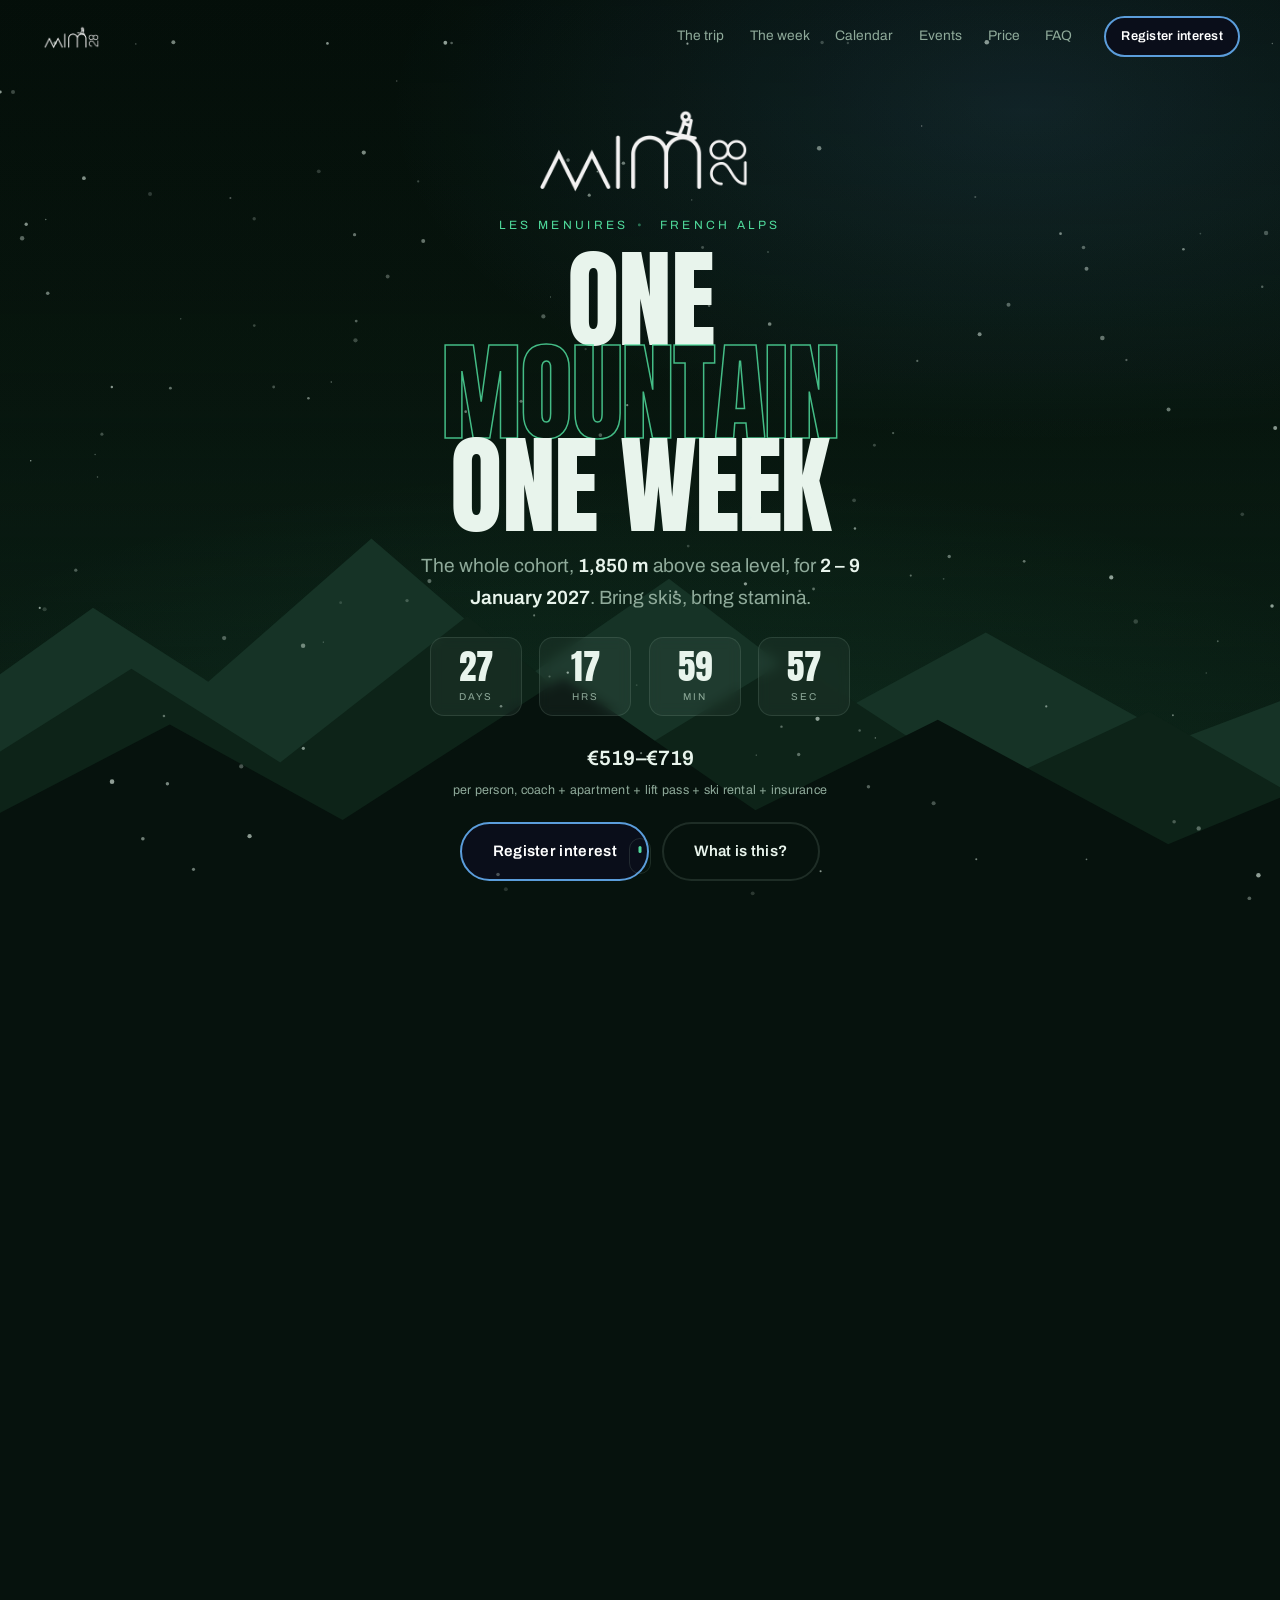
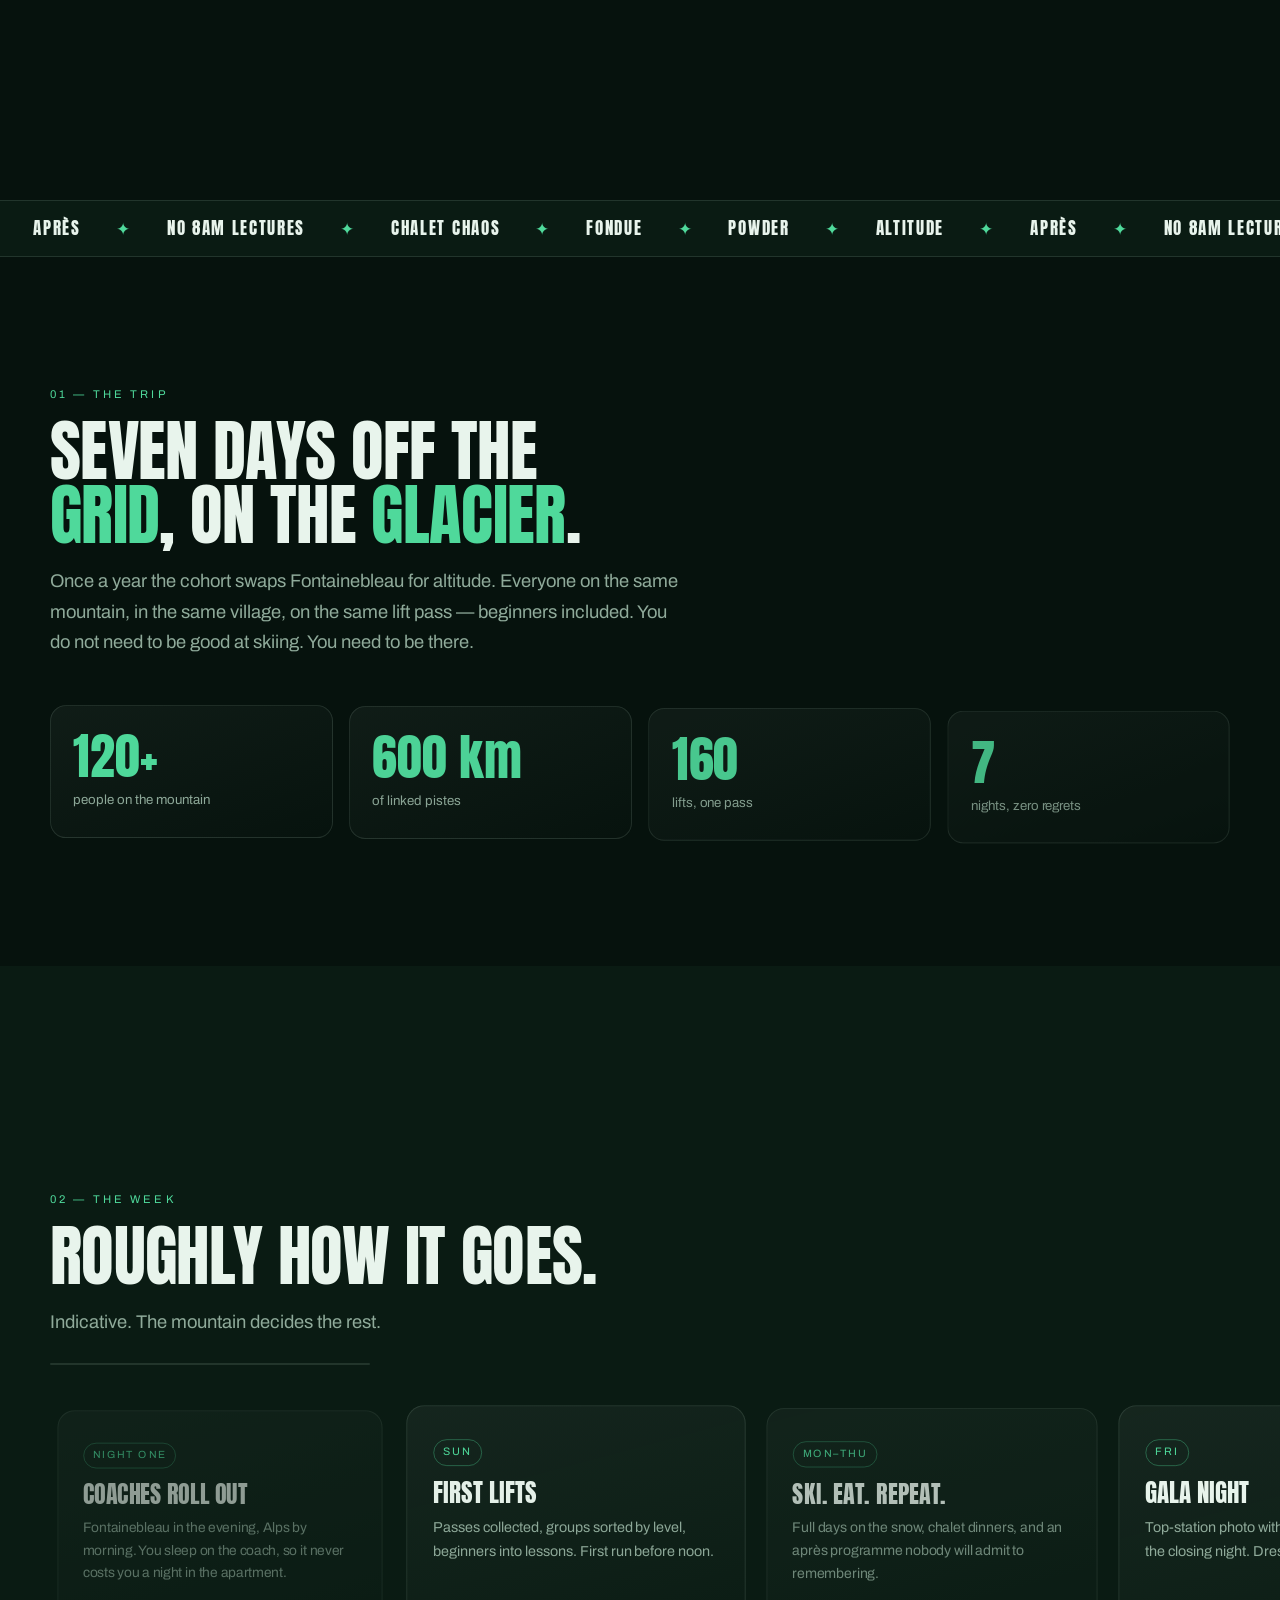
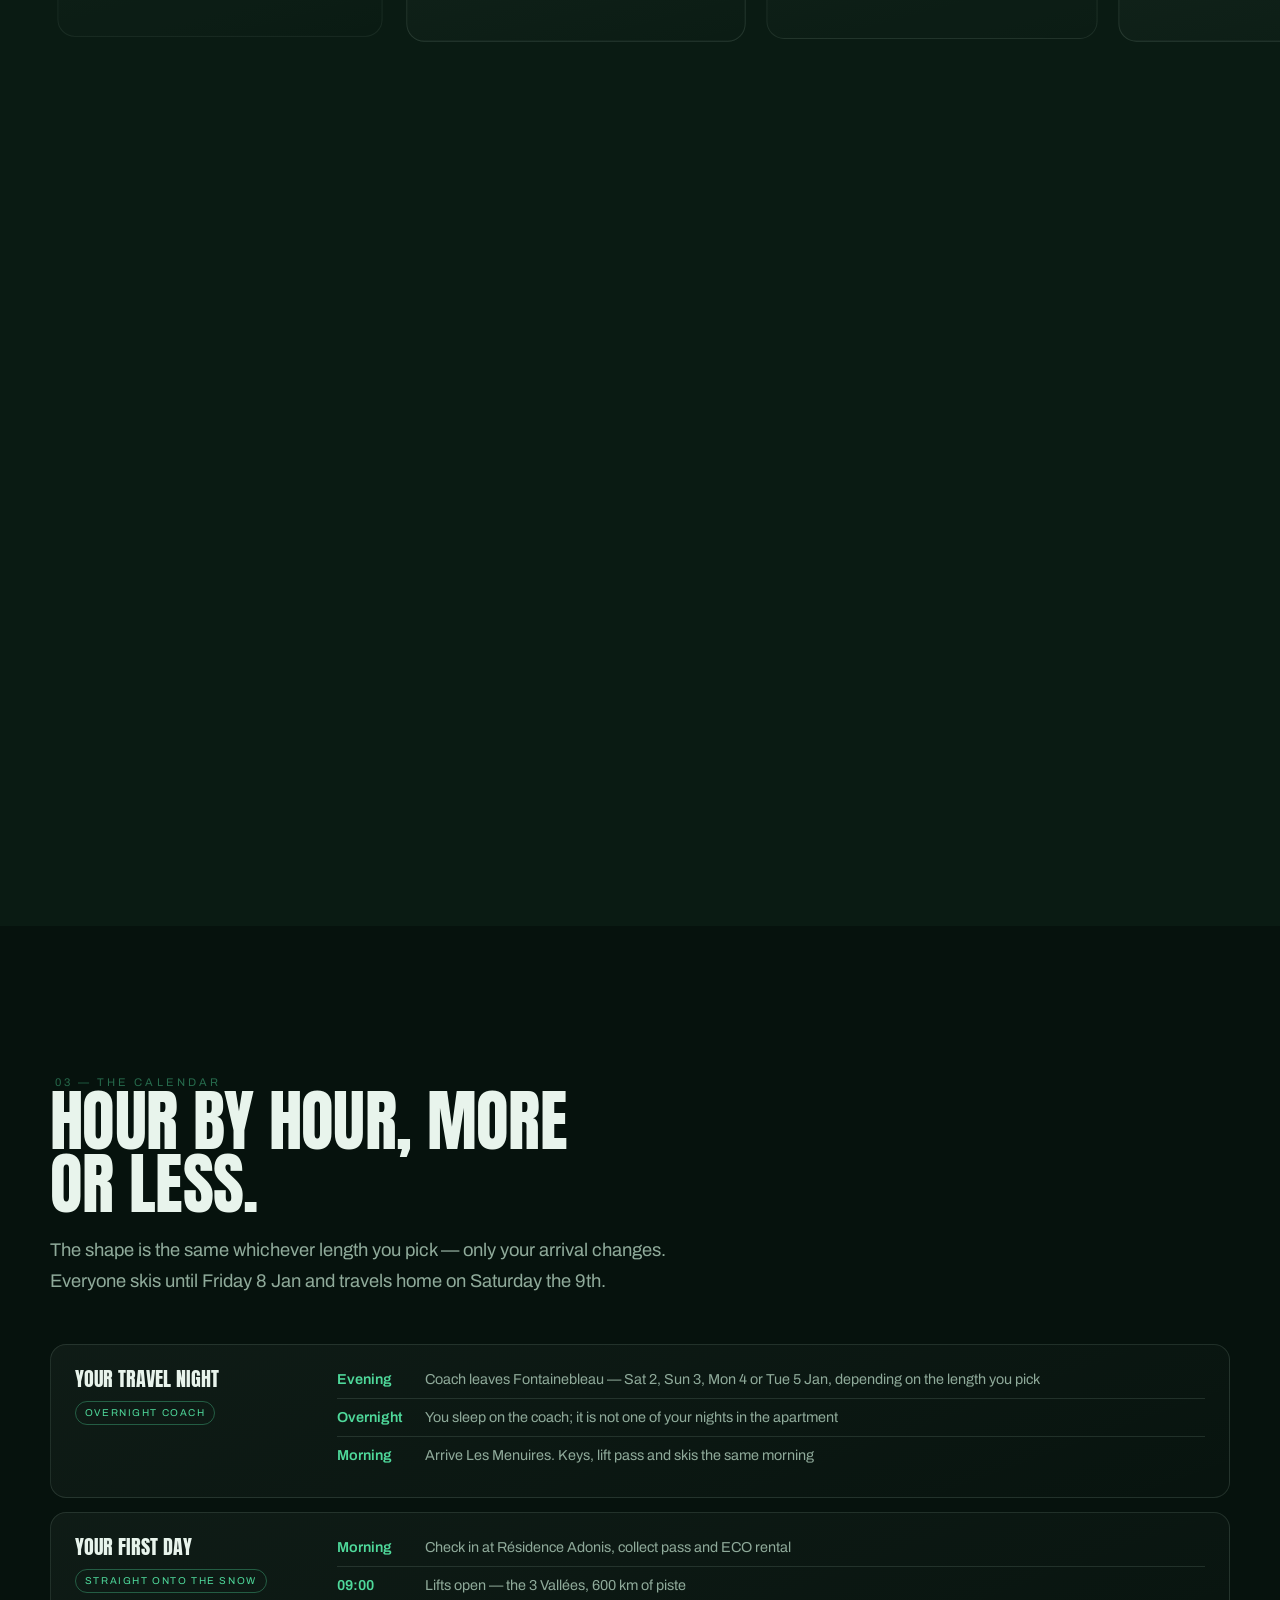
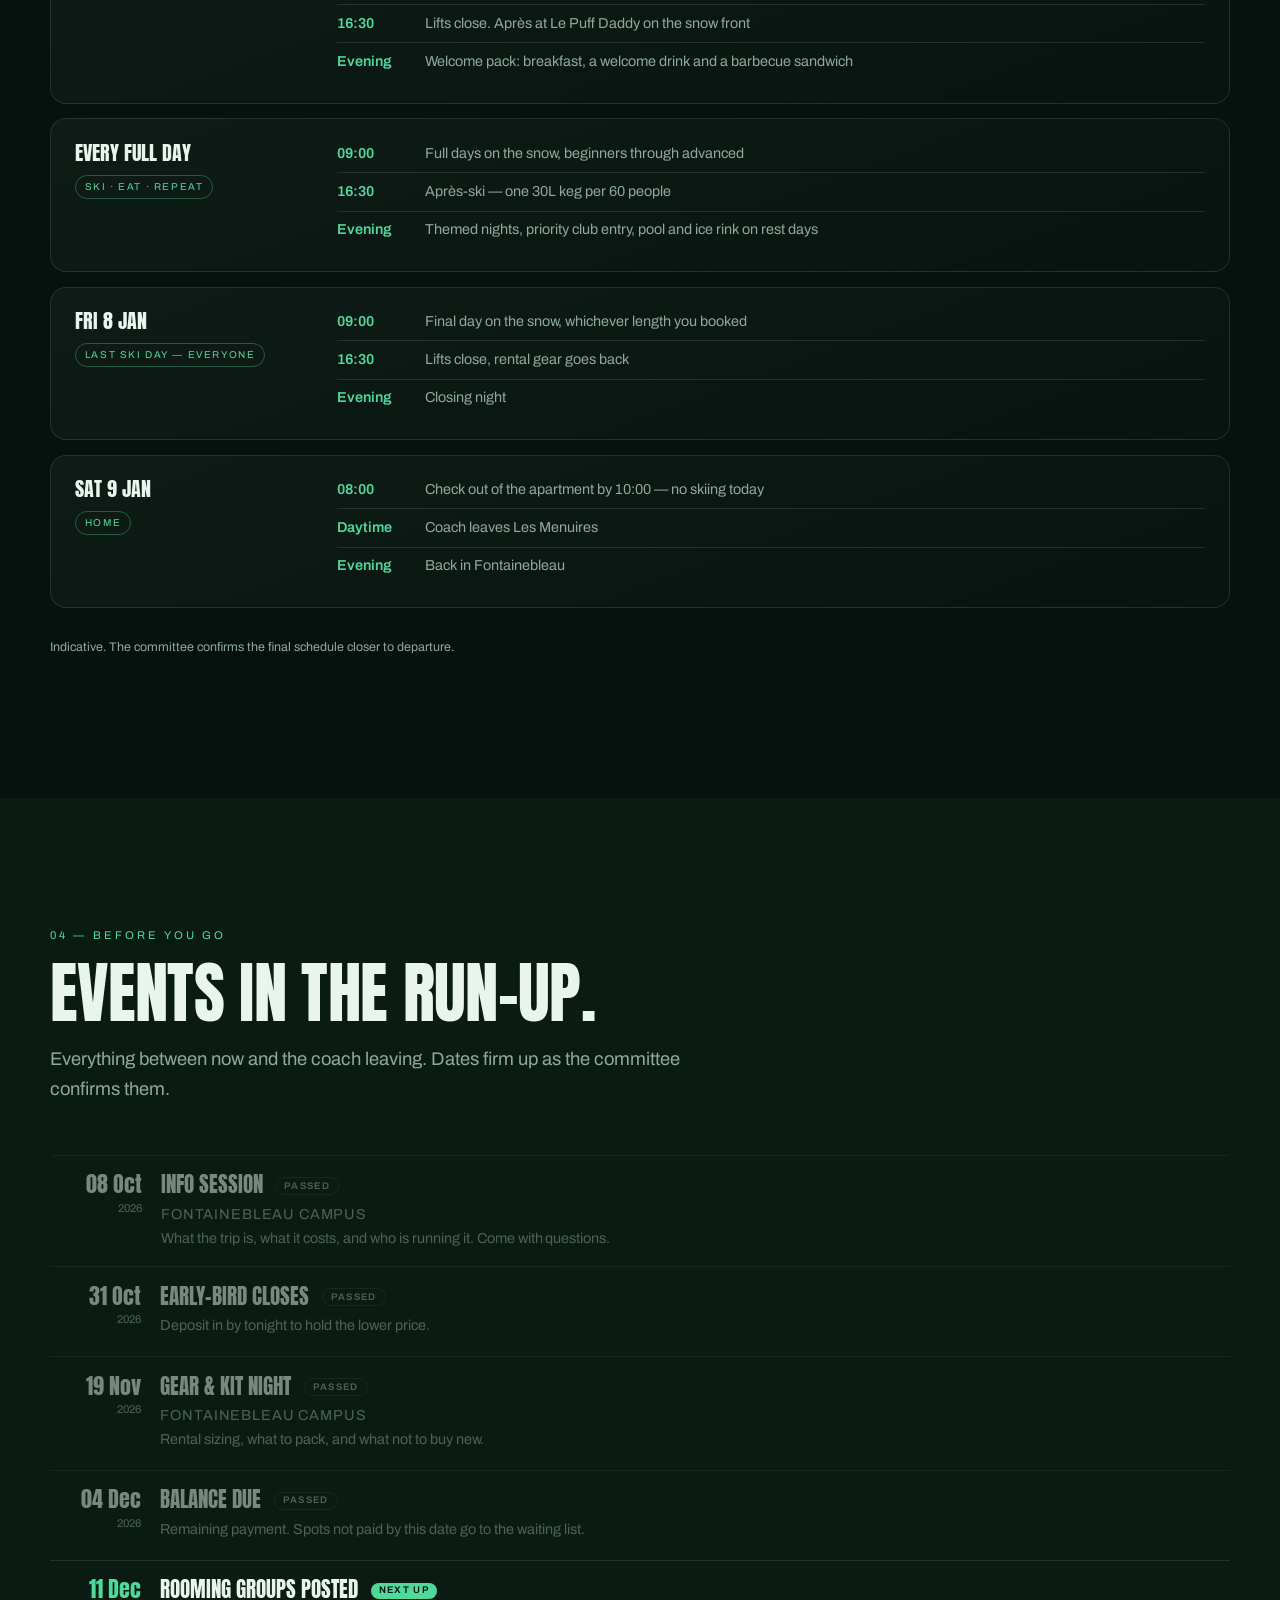
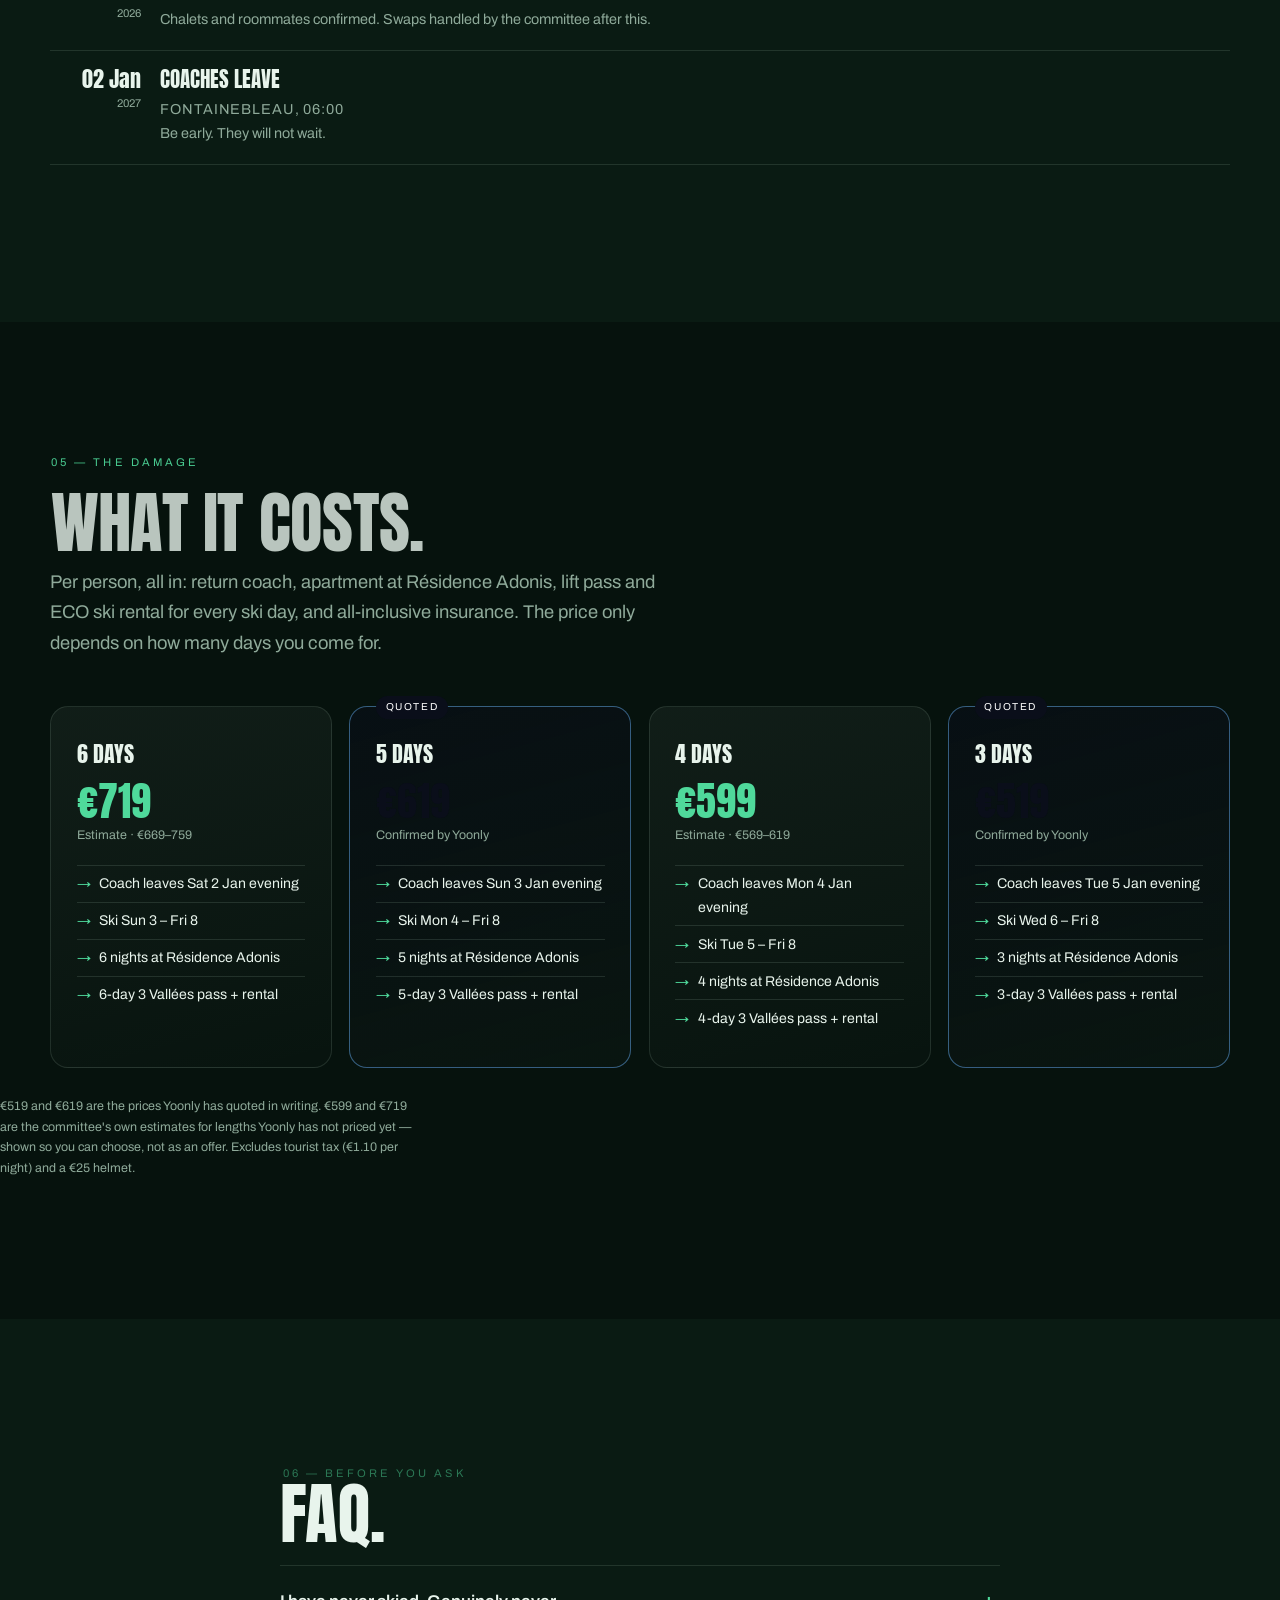
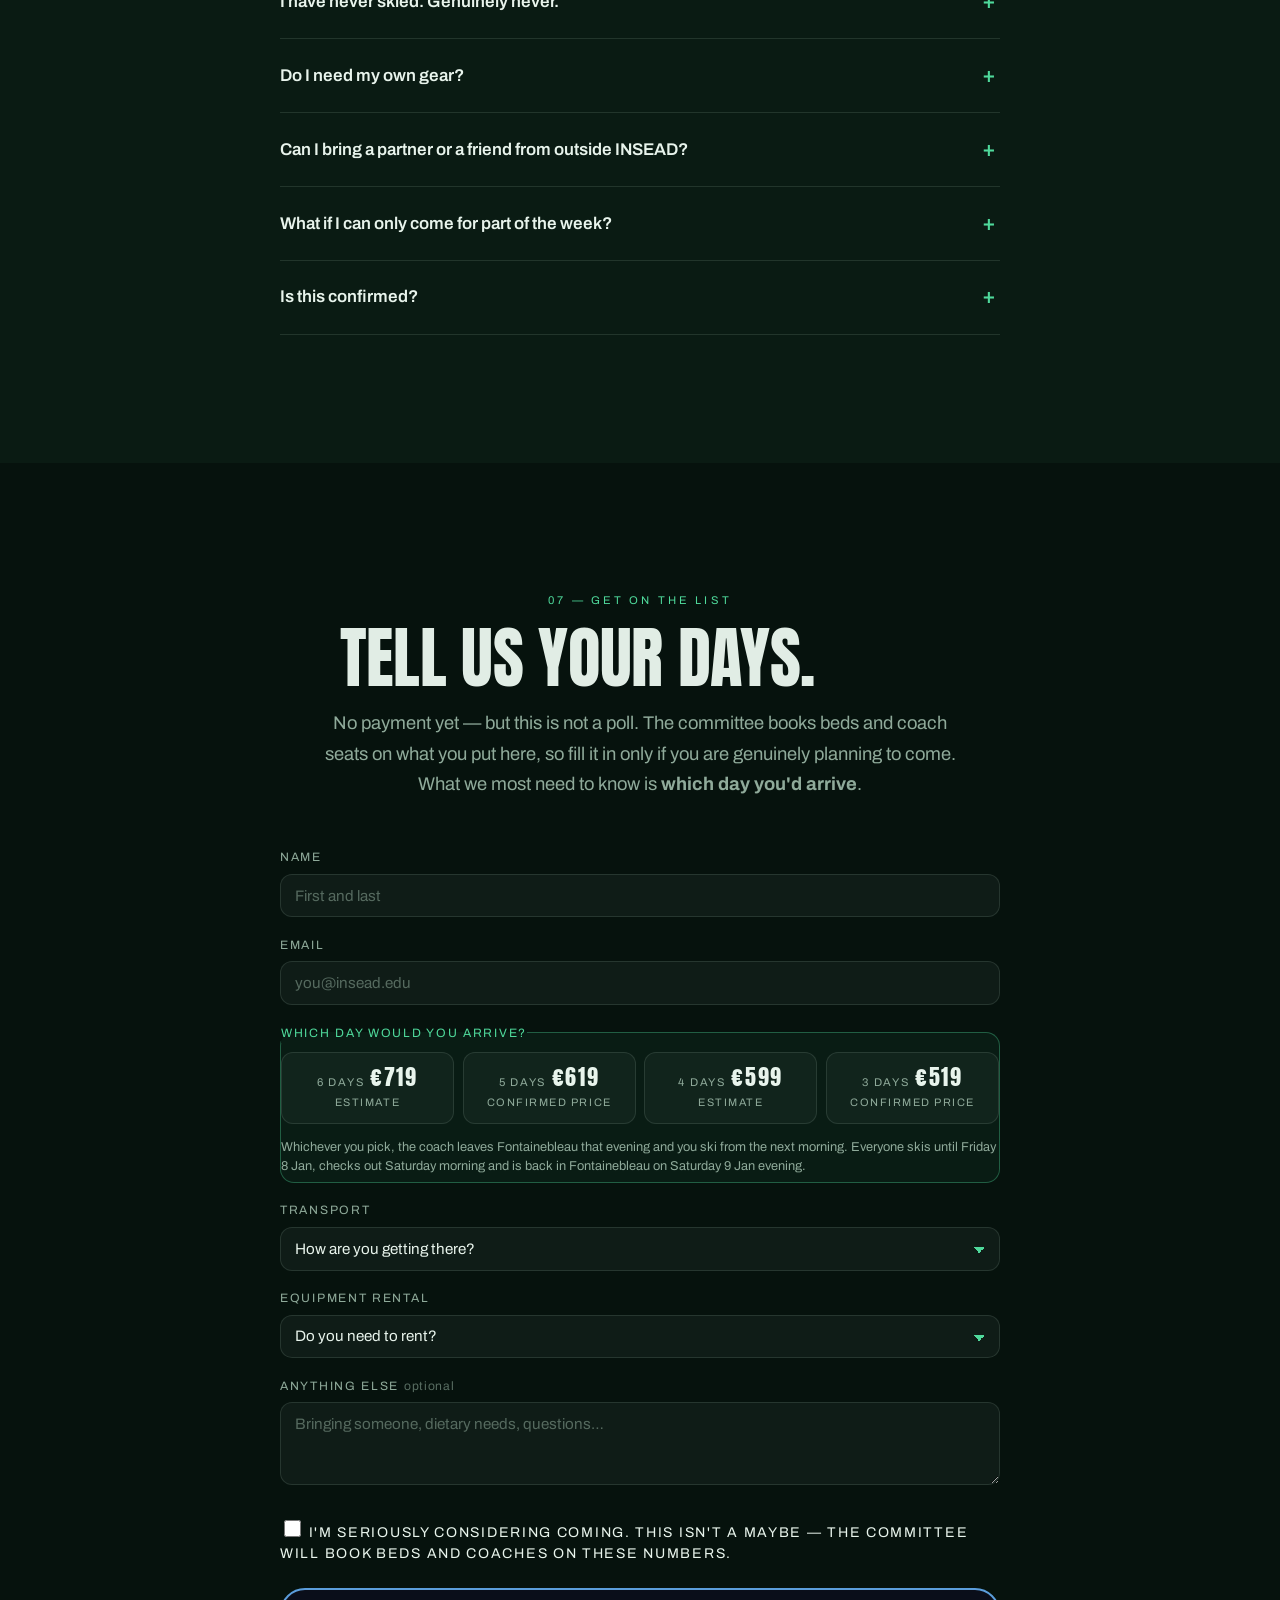
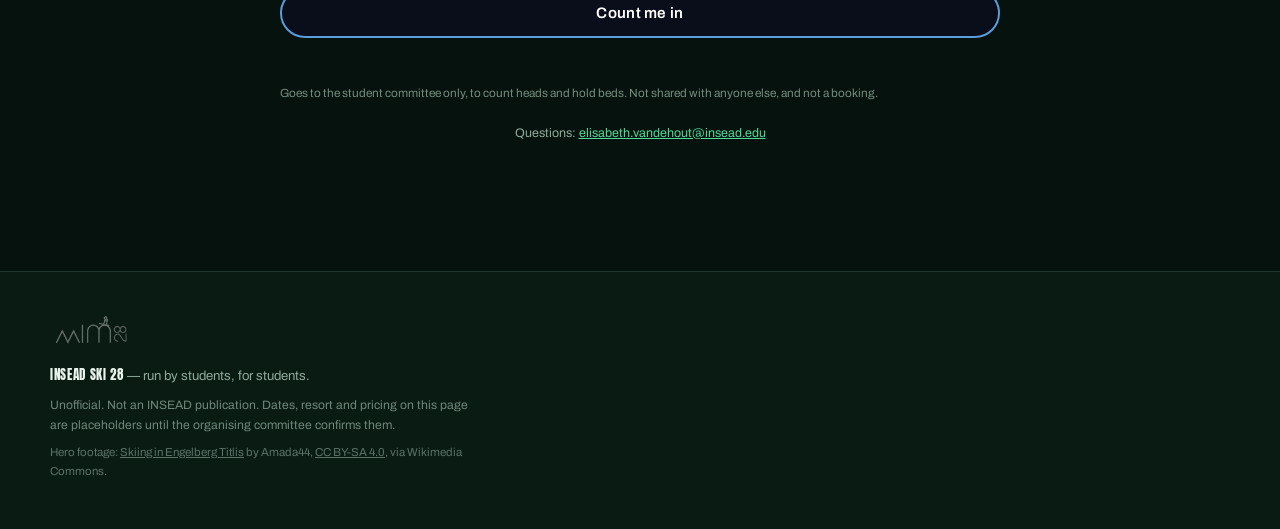
==== commit 647727aa: "Real Yoonly prices, and the return leg is a Saturday coach, not an overnight one Every euro figure o" ====
--- a/index.html
+++ b/index.html
@@ -92,6 +92,11 @@
         <div class="count__unit"><b id="c-s">—</b><span>sec</span></div>
       </div>
 
+      <p class="hero__price">
+        <span data-cfg="priceFrom"></span>–<span data-cfg="priceTo"></span>
+        <em data-cfg="priceNote"></em>
+      </p>
+
       <div class="hero__cta">
         <a class="btn btn--lg" href="#signup">Register interest</a>
         <a class="btn btn--ghost btn--lg" href="#what">What is this?</a>
@@ -148,9 +153,9 @@
 
     <div class="track" id="weekTrack" role="list">
       <article class="wcard" role="listitem" style="--k:0">
-        <span class="wcard__day">Sat</span>
+        <span class="wcard__day">Night one</span>
         <h3>Coaches roll out</h3>
-        <p>Fontainebleau at dawn, Alps by evening. Sleep on the bus — you will need it.</p>
+        <p>Fontainebleau in the evening, Alps by morning. You sleep on the coach, so it never costs you a night in the apartment.</p>
       </article>
       <article class="wcard" role="listitem" style="--k:1">
         <span class="wcard__day">Sun</span>
@@ -168,9 +173,9 @@
         <p>Top-station photo with the whole cohort, then the closing night. Dress code: questionable.</p>
       </article>
       <article class="wcard" role="listitem" style="--k:4">
-        <span class="wcard__day">Sat night</span>
-        <h3>The overnight coach</h3>
-        <p>Last runs Saturday, then the night coach home. Fontainebleau by Sunday breakfast, with sunburn and a group chat that will not recover for months.</p>
+        <span class="wcard__day">Sat 9</span>
+        <h3>The drive home</h3>
+        <p>Check out by ten, coach in the afternoon, Fontainebleau by Saturday evening — with sunburn and a group chat that will not recover for months.</p>
       </article>
     </div>
   </div>
@@ -186,8 +191,8 @@
     <p class="eyebrow flow">03 — The calendar</p>
     <h2 class="h2 flow">Hour by hour, more or less.</h2>
     <p class="lede flow">
-      A working draft of the week. Lifts open at 09:00 and close at 16:30;
-      everything else moves with the weather.
+      The shape is the same whichever length you pick — only your arrival changes.
+      Everyone skis until Friday 8 Jan and travels home on Saturday the 9th.
     </p>
     <div class="cal" id="calList"></div>
     <p class="finePrint flow">
@@ -217,31 +222,18 @@
   <div class="wrap">
     <p class="eyebrow flow">05 — The damage</p>
     <h2 class="h2 flow">What it costs.</h2>
-
-    <div class="tiers">
-      <div class="tier flow" style="--k:0">
-        <h3>Early bird</h3>
-        <p class="tier__price"><span data-cfg="priceEarly"></span></p>
-        <p class="tier__when">Until <span data-cfg="earlyDeadline"></span></p>
-        <ul><li>Coach both ways</li><li>Up to 7 nights, shared room</li><li>Lift pass for your days</li><li>Half board</li></ul>
-      </div>
-      <div class="tier tier--hot flow" style="--k:1">
-        <span class="tier__flag">Most taken</span>
-        <h3>Standard</h3>
-        <p class="tier__price"><span data-cfg="priceStd"></span></p>
-        <p class="tier__when">Until spots run out</p>
-        <ul><li>Everything in Early bird</li><li>Group ski lessons</li><li>Gala night</li><li>Après programme</li></ul>
-      </div>
-      <div class="tier flow" style="--k:2">
-        <h3>Equipment rental</h3>
-        <p class="tier__price">from <span data-cfg="priceGear"></span></p>
-        <p class="tier__when">Optional — Bronze, Silver or Gold</p>
-        <ul><li>Skis or board, boots, poles</li><li>Three grades; pick on the form</li><li>Helmet included</li><li>Swap-outs on site</li></ul>
-      </div>
+    <p class="lede flow">
+      Per person, all in: return coach, apartment at <span data-cfg="residence"></span>,
+      lift pass and ECO ski rental for every ski day, and all-inclusive insurance.
+      The price only depends on how many days you come for.
+    </p>
+
+    <div class="tiers" id="tierList"></div>
     </div>
     <p class="finePrint flow">
-      Per person, for the full week from Sat 2 Jan. Shorter stays are priced by the
-      operator once the committee has the day counts — which is what the form is for.
+      €519 and €619 are the prices Yoonly has quoted in writing. €599 and €719 are the
+      committee's own estimates for lengths Yoonly has not priced yet — shown so you can
+      choose, not as an offer. Excludes tourist tax (€1.10 per night) and a €25 helmet.
     </p>
   </div>
 </section>
--- a/styles.css
+++ b/styles.css
@@ -194,7 +194,7 @@
   /* capped by viewport height too: three lines of display type is the
      tallest block in the hero, and a width-only clamp pushed the CTA
      off the bottom of an 800px laptop screen */
-  font-size:min(clamp(3.1rem,12vw,9.5rem),13vh);
+  font-size:min(clamp(3.1rem,12vw,9.5rem),12vh);
   line-height:.86; letter-spacing:-.015em;
   margin:0 0 clamp(.7rem,2vh,1.6rem); text-transform:uppercase;
 }
@@ -415,6 +415,13 @@
 
 .finePrint{ font-size:.78rem; color:var(--muted); max-width:60ch }
 .finePrint a{ color:var(--accent) }
+
+.hero__price{
+  margin:0 0 clamp(1rem,2.4vh,1.8rem); font-size:clamp(1.05rem,.5vw + 1rem,1.3rem);
+  font-weight:600; color:var(--ink);
+}
+.hero__price em{ display:block; margin-top:.3rem; font-style:normal;
+  font-size:.78rem; font-weight:400; letter-spacing:.02em; color:var(--muted) }
 
 /* faq */
 .qa{ border-top:1px solid var(--line); padding:.35rem 0 }
@@ -575,8 +582,27 @@
 
 /* Short phones in landscape, and small phones generally: the hero
    headline is the only thing big enough to sacrifice. */
+/* A 13" laptop is 800px tall and is the single most common desktop size
+   here. Adding the price line cost the hero 55px and pushed the CTA below
+   the fold, so the headline gives it back: 11vh instead of 13vh is ~41px
+   across three lines, which is cheaper than losing the price or the CTA. */
+@media (max-height:850px){
+  .hero__title{ font-size:min(clamp(3.1rem,12vw,9.5rem),11vh) }
+  .hero__price{ font-size:1.05rem; margin-bottom:1rem }
+  .hero__price em{ font-size:.73rem }
+}
+
 @media (max-height:760px){
   .hero__logo{ width:min(clamp(120px,18vw,180px),22vh) }
+  .hero__price{ font-size:1rem; margin-bottom:.9rem }
+  .hero__price em{ font-size:.72rem }
+}
+/* The price range is repeated on every day card and across the price
+   section, so it is the cheapest line to drop once the fold gets tight —
+   and at 667px tall the hero was clearing it by under 2px, which is a
+   coincidence rather than a margin. */
+@media (max-height:700px){
+  .hero__price{ display:none }
   .hero__sub{ font-size:.92rem }
   .count__unit{ padding:.5rem .4rem .4rem }
   .scrollcue{ display:none }
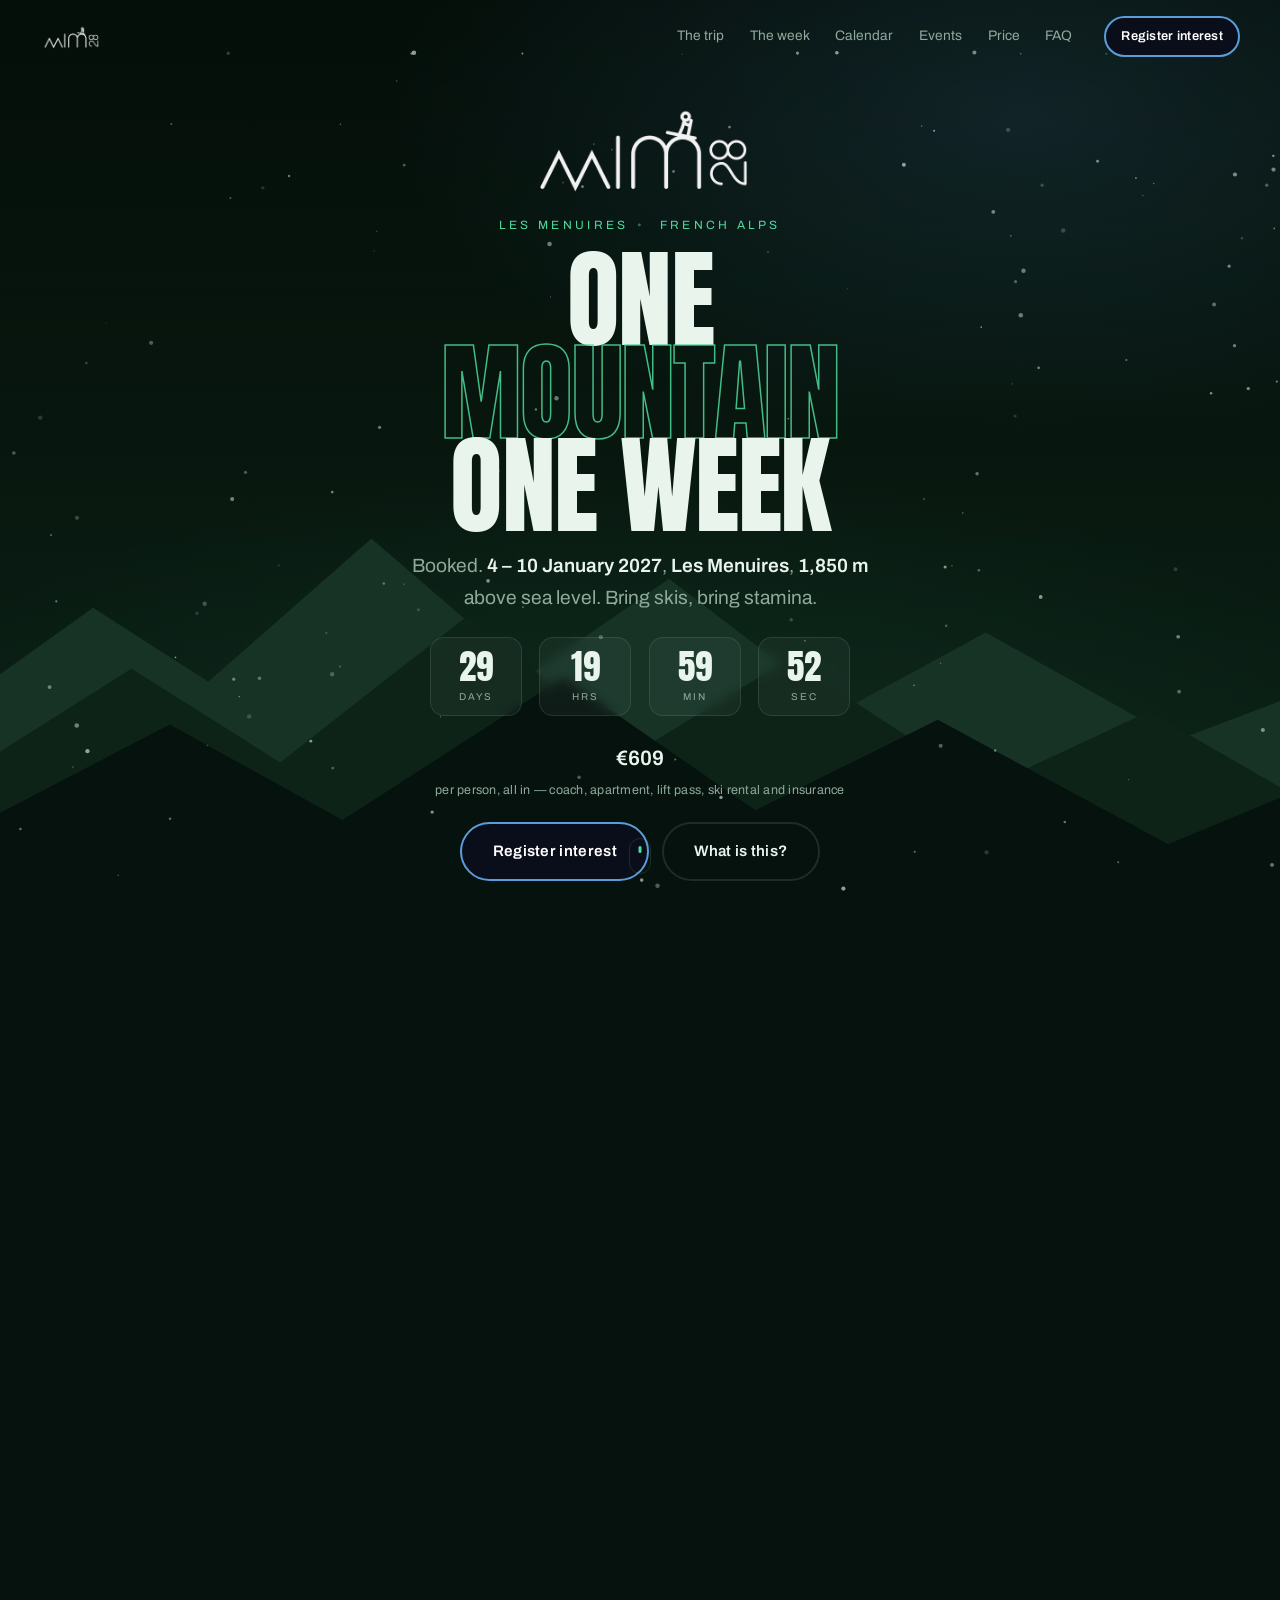
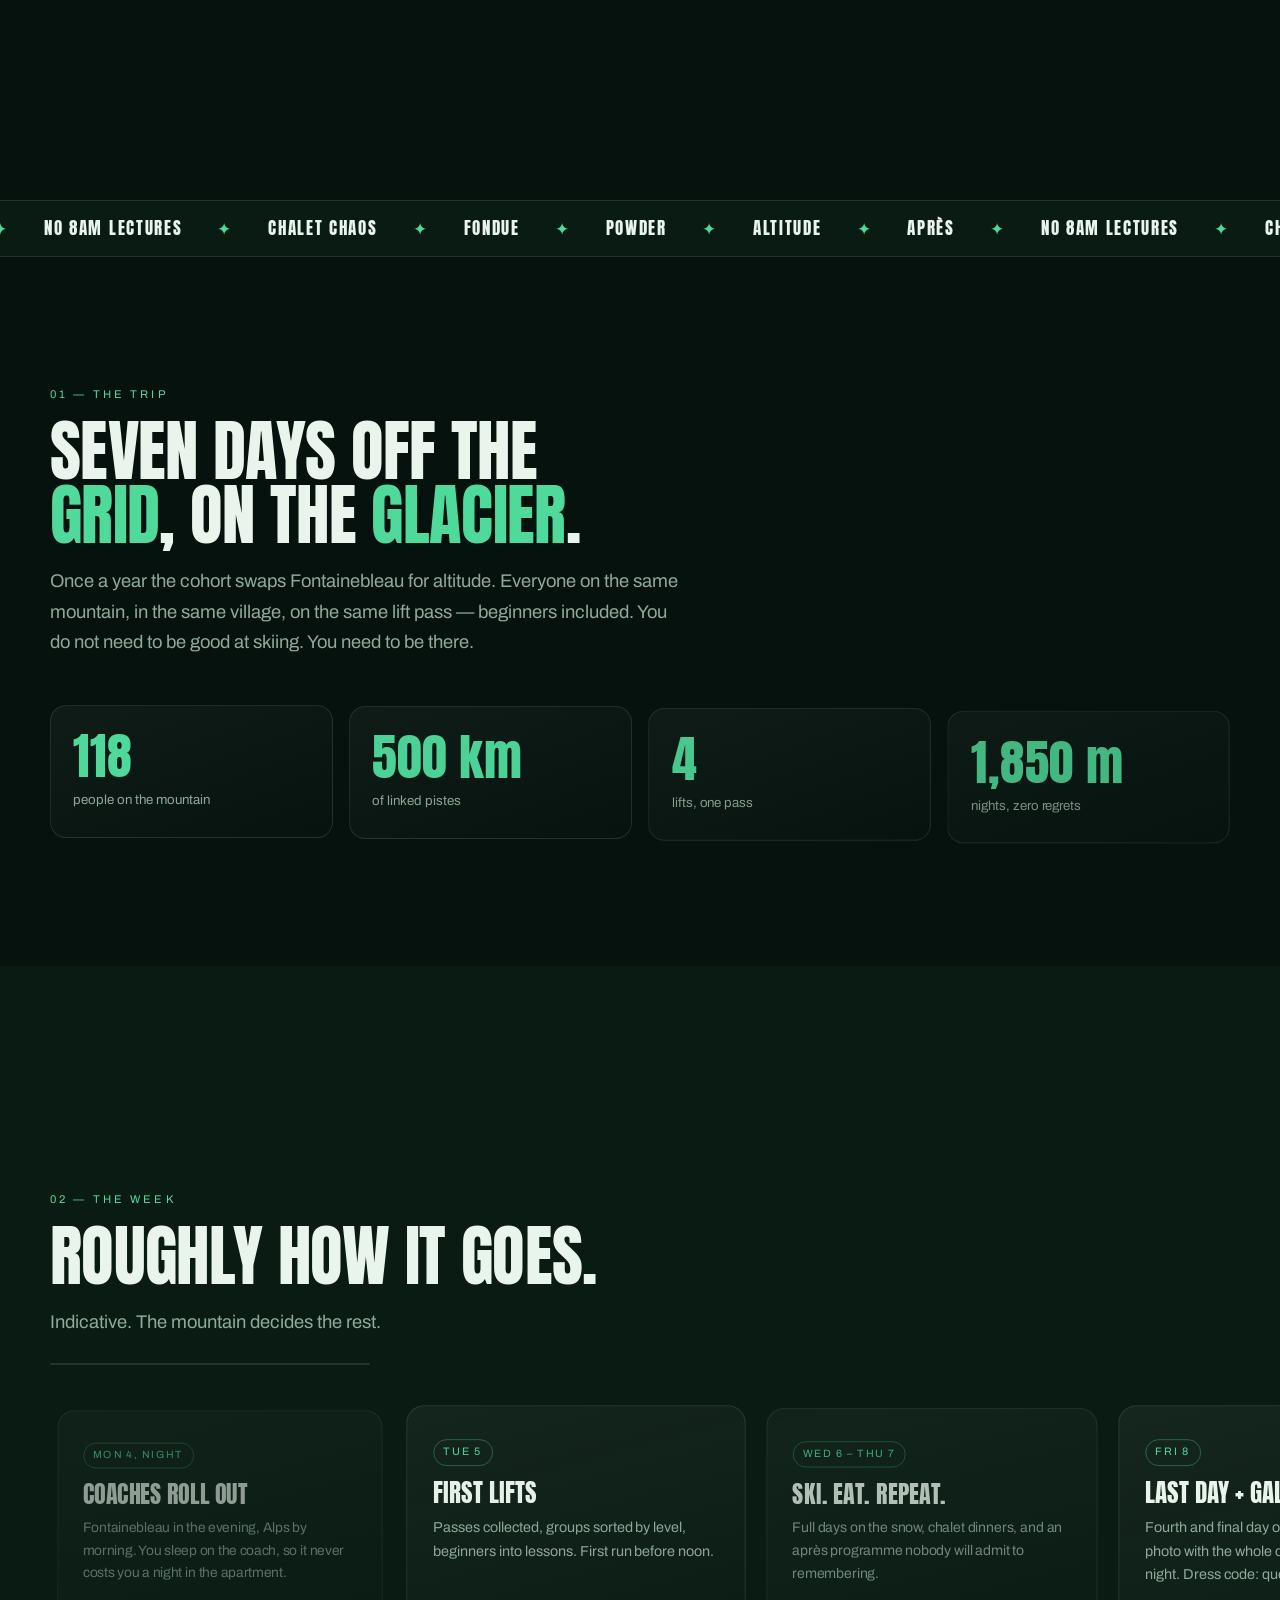
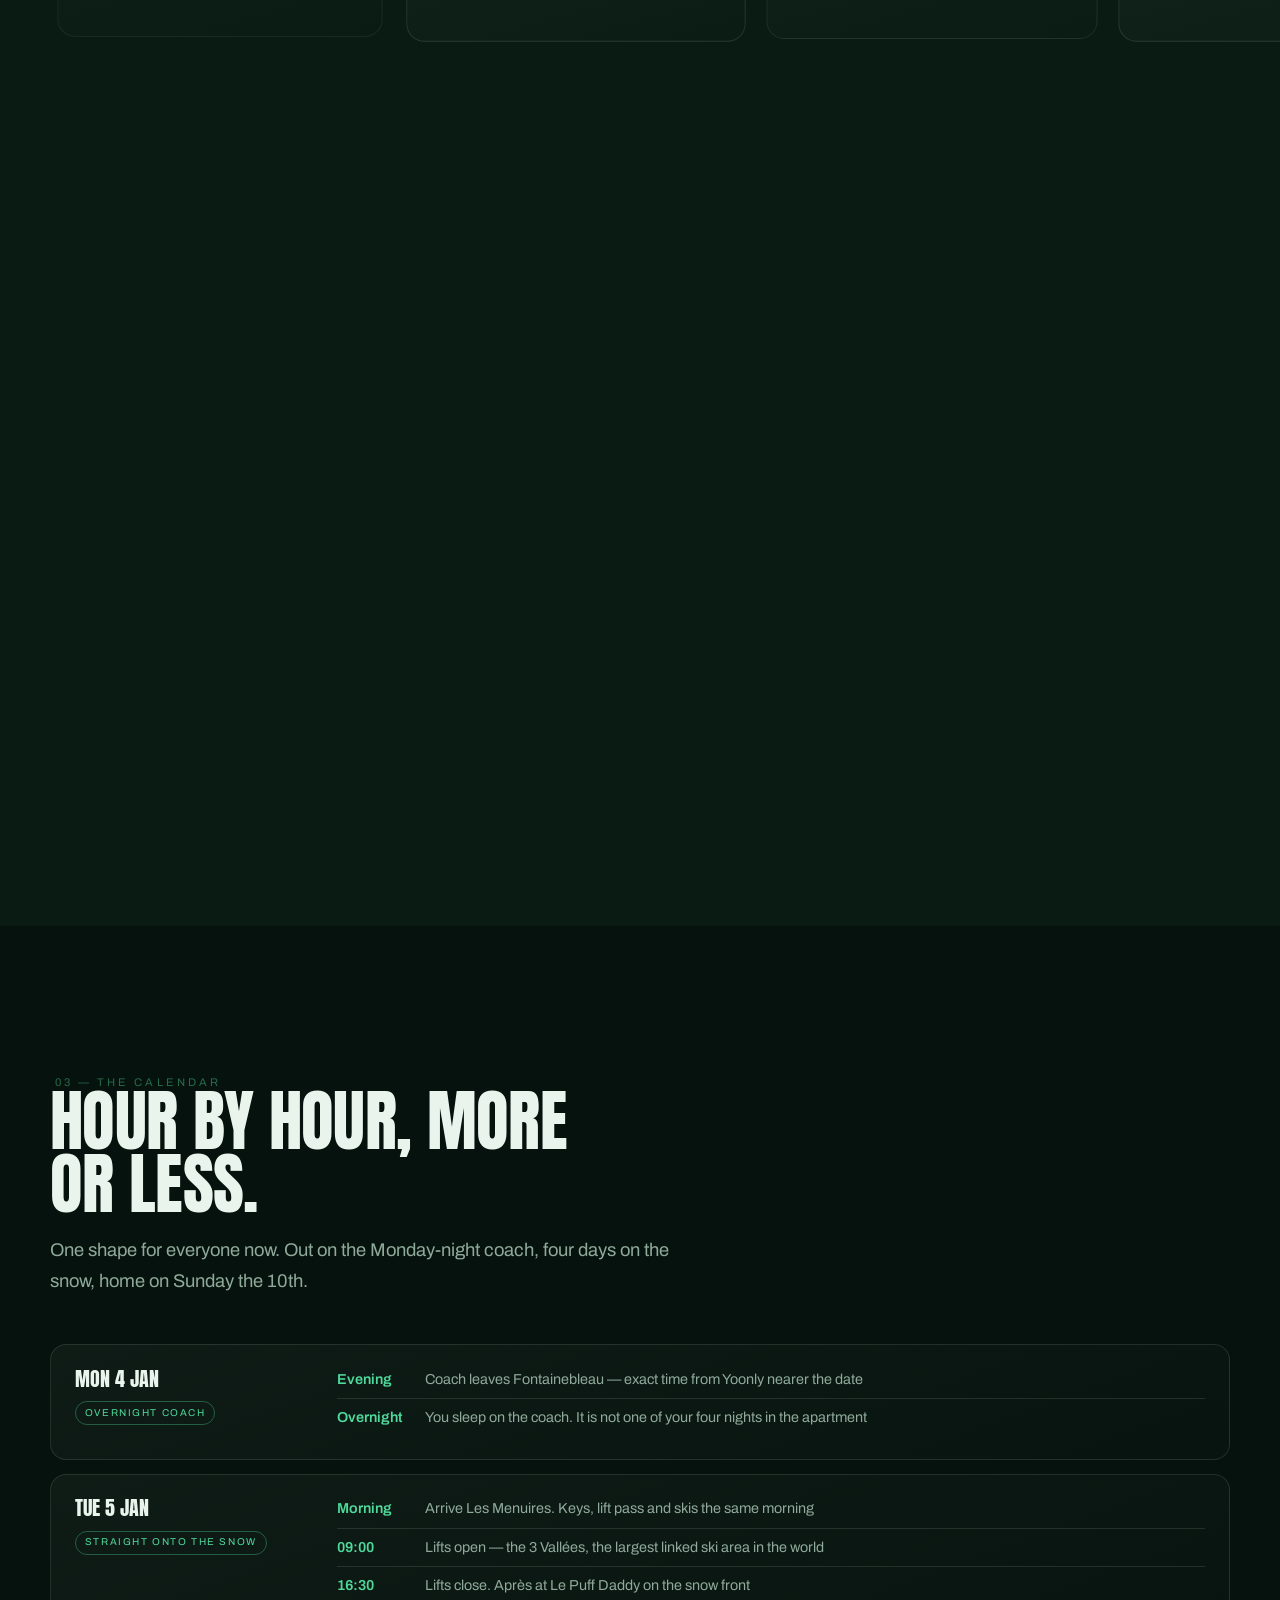
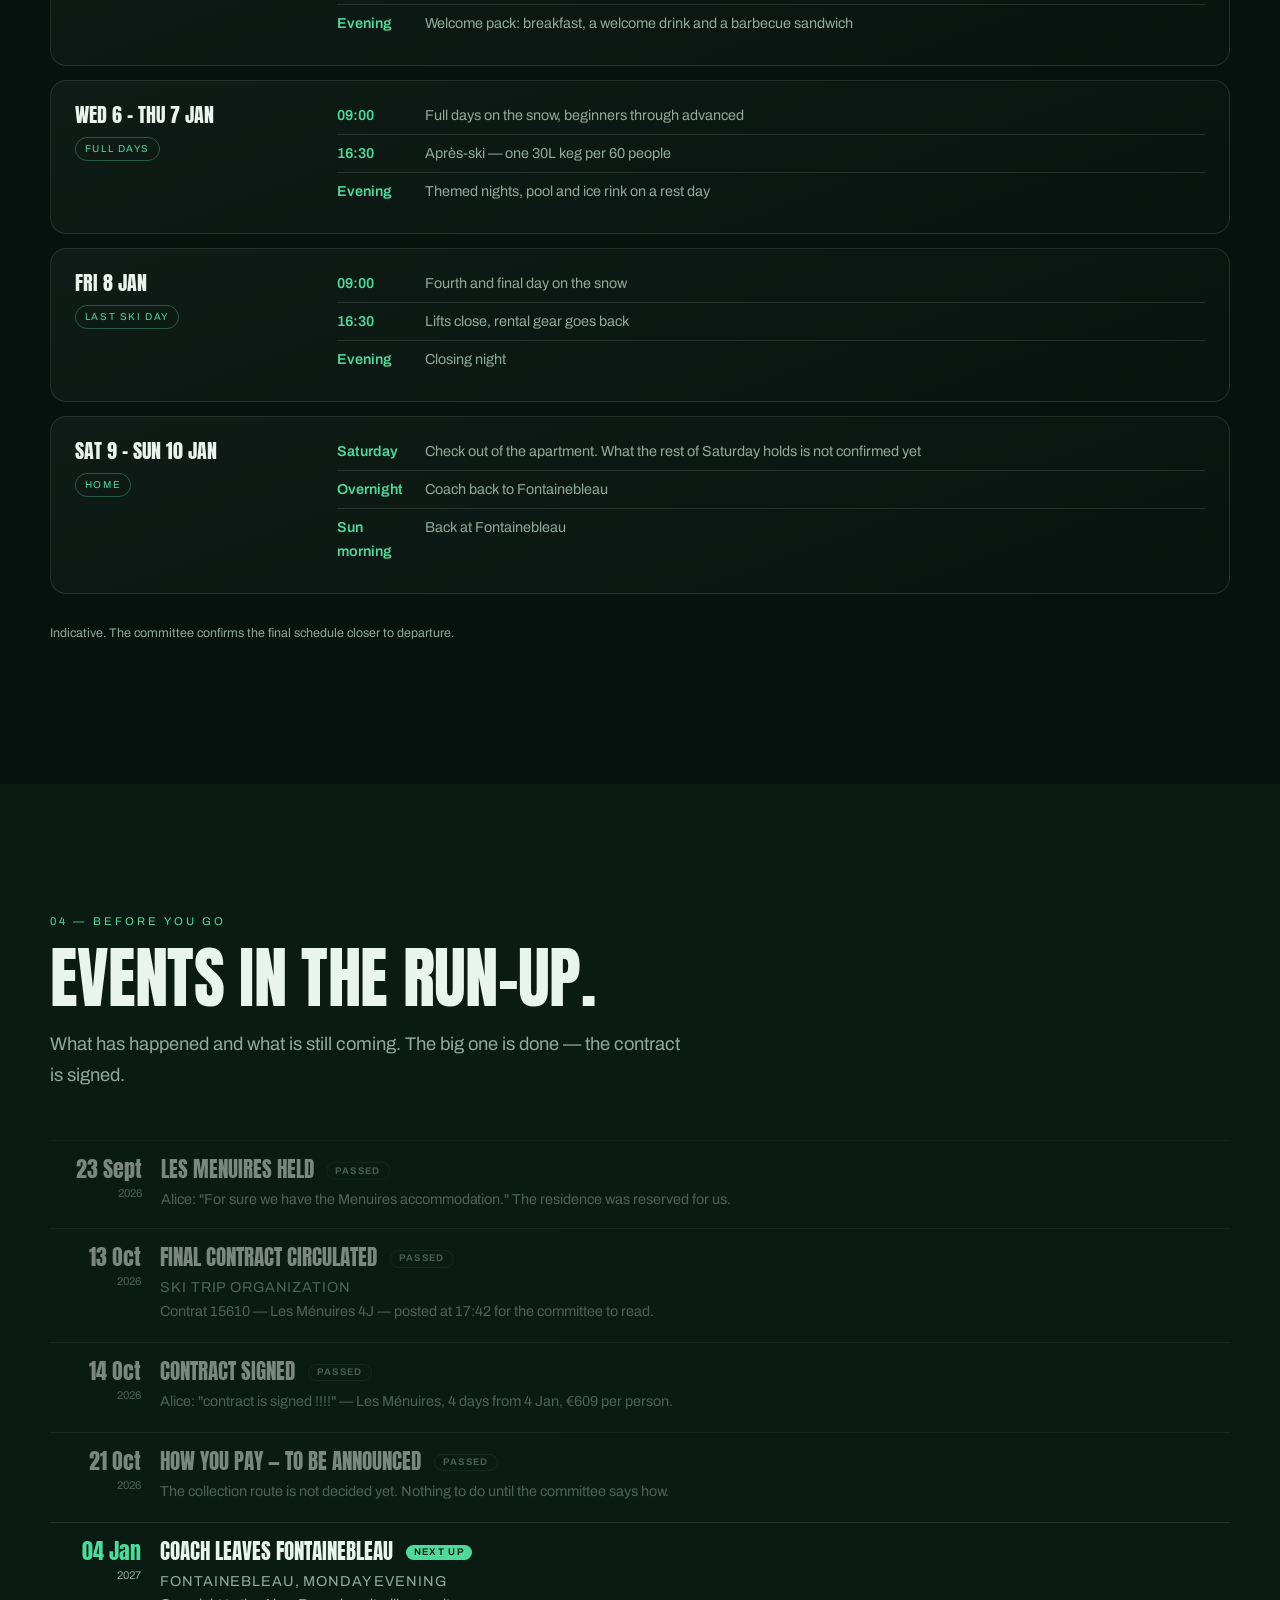
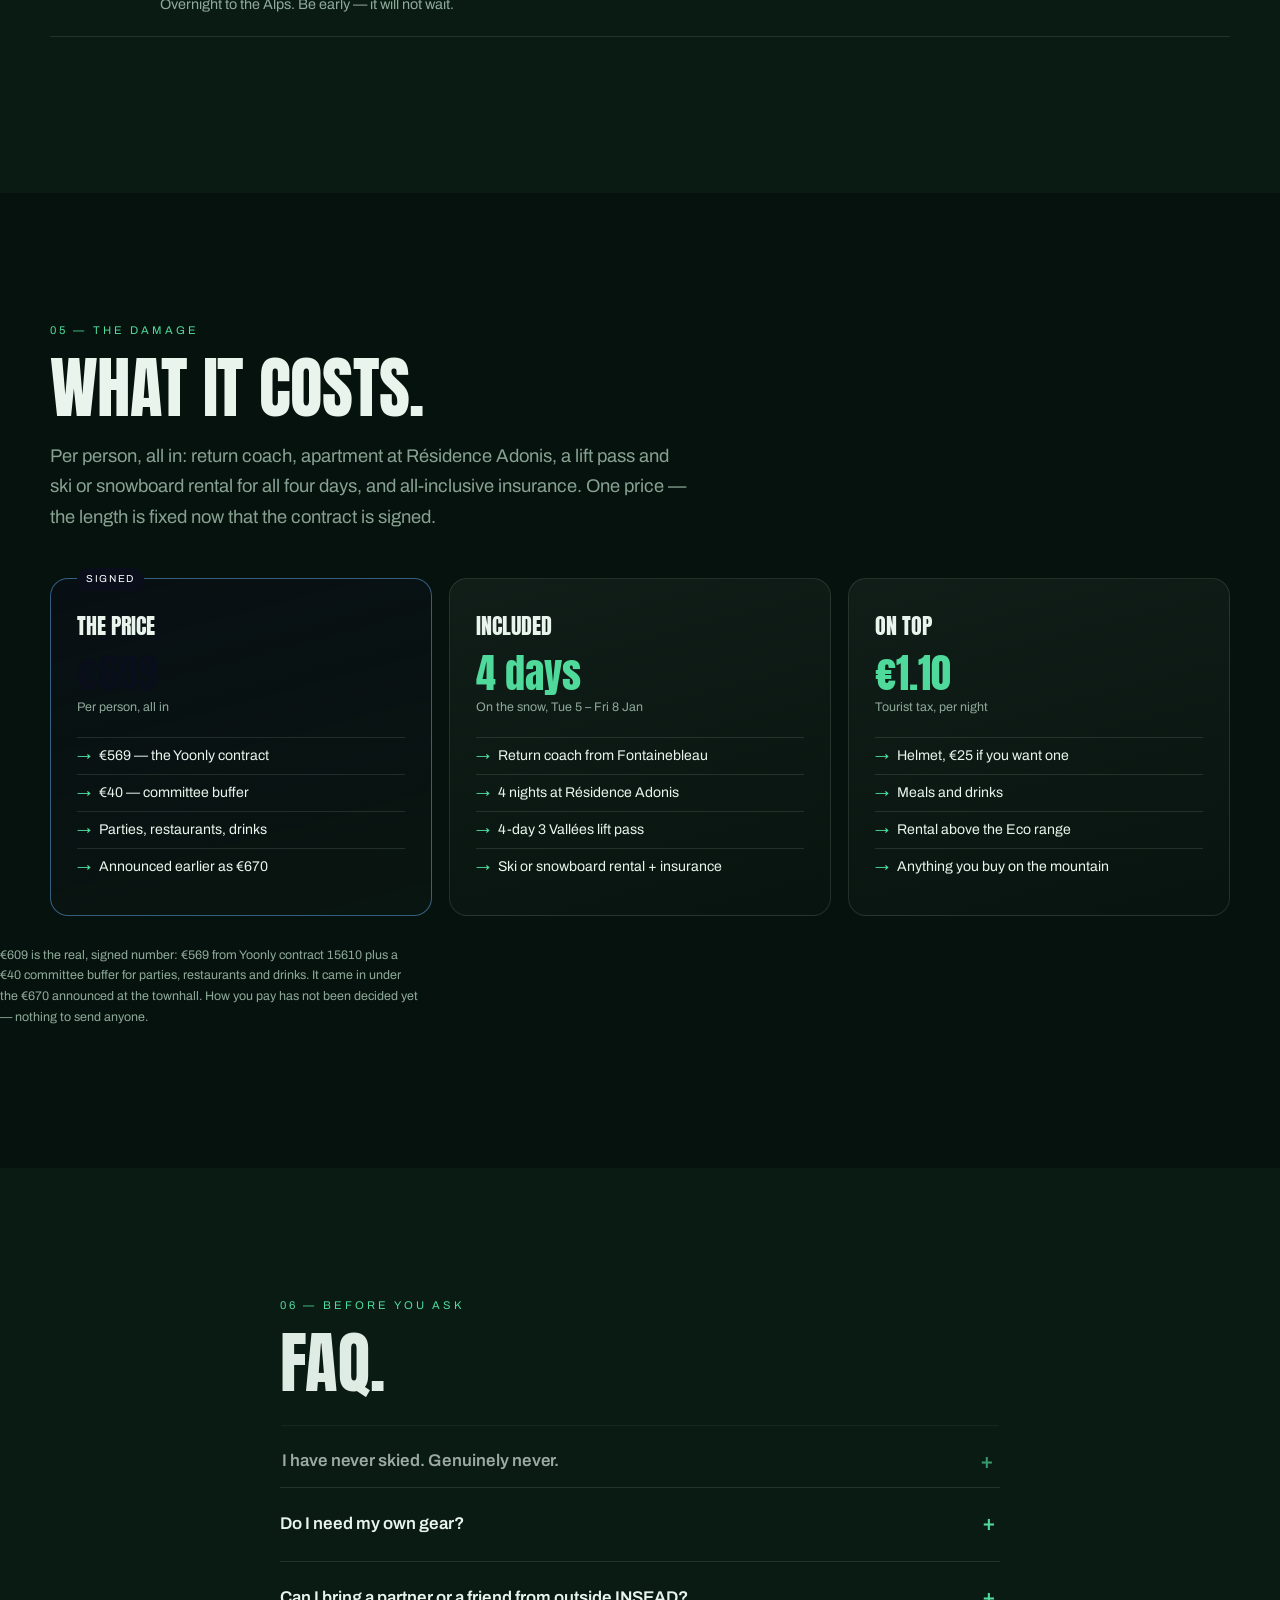
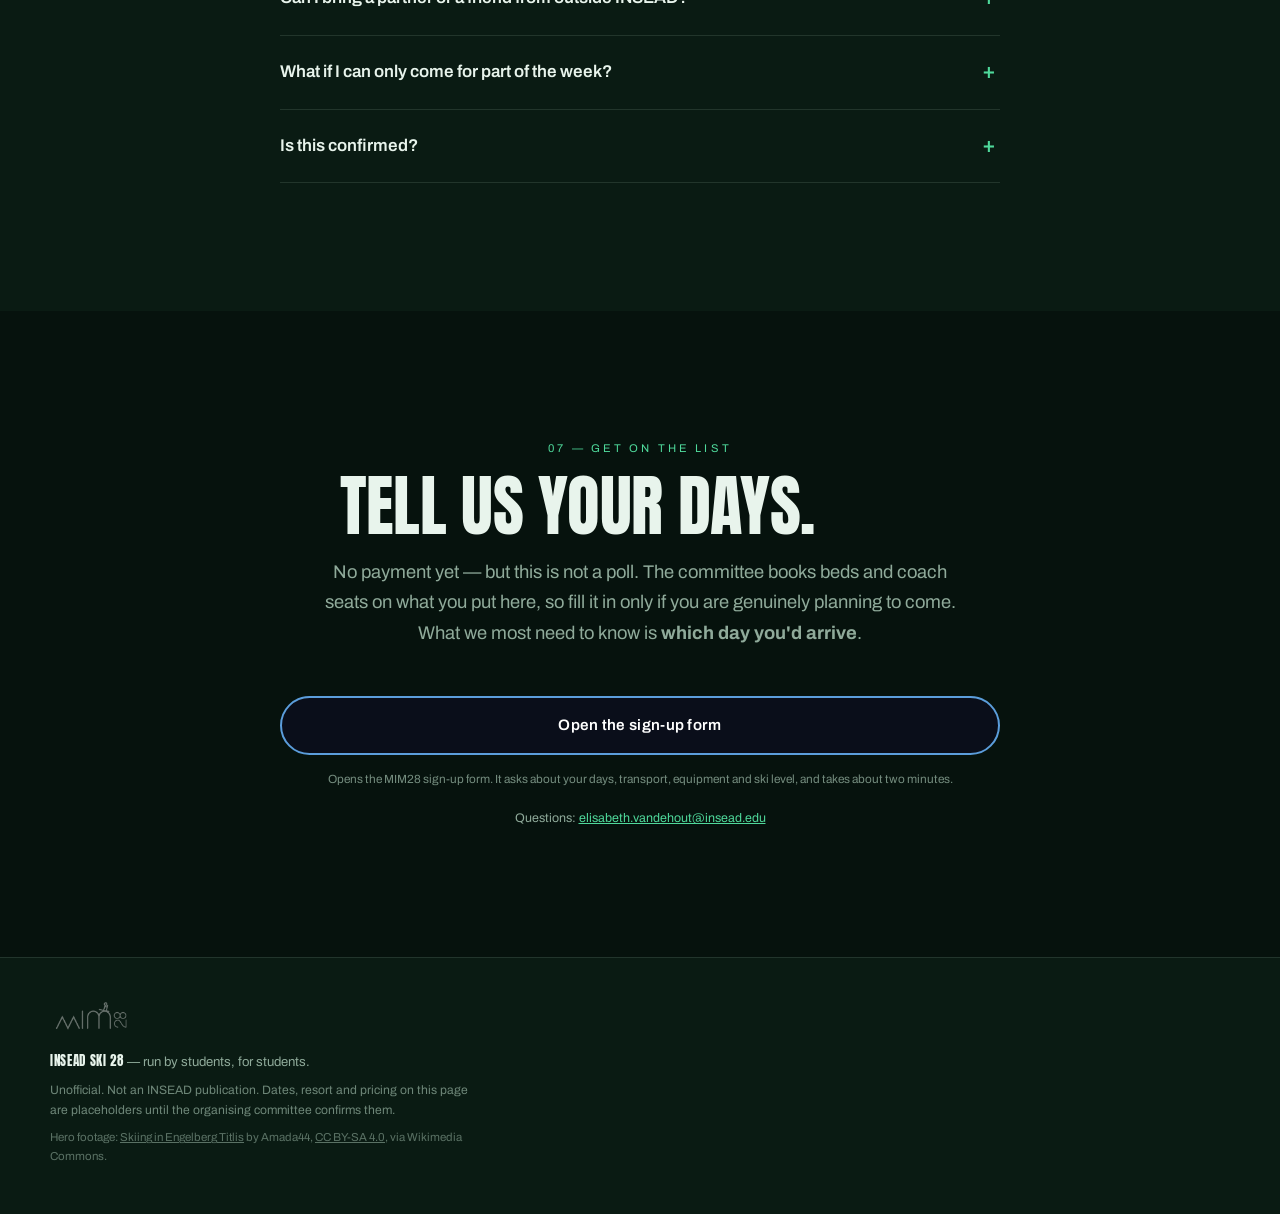
==== commit 603b9c0f: "The trip is booked, so the site stops being a poll and becomes an announcement Alice signed Yoonly c" ====
--- a/index.html
+++ b/index.html
@@ -4,11 +4,11 @@
 <meta charset="utf-8">
 <meta name="viewport" content="width=device-width, initial-scale=1">
 <title>INSEAD Ski — MIM28</title>
-<meta name="description" content="The INSEAD MIM28 ski trip. One mountain. One week. The whole cohort.">
+<meta name="description" content="The INSEAD MIM28 ski trip — Les Menuires, 4–10 January 2027. Booked.">
 <meta name="theme-color" content="#06120d">
 <meta property="og:type" content="website">
 <meta property="og:title" content="INSEAD Ski — MIM28">
-<meta property="og:description" content="One mountain. One week. The whole cohort.">
+<meta property="og:description" content="Les Menuires, 4–10 January 2027. Booked.">
 
 <link rel="preconnect" href="https://fonts.googleapis.com">
 <link rel="preconnect" href="https://fonts.gstatic.com" crossorigin>
@@ -81,8 +81,8 @@
       </h1>
 
       <p class="hero__sub">
-        The whole cohort, <span data-cfg="altitude"></span> above sea level,
-        for <span data-cfg="datesLong"></span>. Bring skis, bring stamina.
+        Booked. <span data-cfg="datesLong"></span>, <span data-cfg="resort"></span>,
+        <span data-cfg="altitude"></span> above sea level. Bring skis, bring stamina.
       </p>
 
       <div class="count" id="count" aria-live="polite">
@@ -93,7 +93,7 @@
       </div>
 
       <p class="hero__price">
-        <span data-cfg="priceFrom"></span>–<span data-cfg="priceTo"></span>
+        <span data-cfg="price"></span>
         <em data-cfg="priceNote"></em>
       </p>
 
@@ -153,29 +153,29 @@
 
     <div class="track" id="weekTrack" role="list">
       <article class="wcard" role="listitem" style="--k:0">
-        <span class="wcard__day">Night one</span>
+        <span class="wcard__day">Mon 4, night</span>
         <h3>Coaches roll out</h3>
         <p>Fontainebleau in the evening, Alps by morning. You sleep on the coach, so it never costs you a night in the apartment.</p>
       </article>
       <article class="wcard" role="listitem" style="--k:1">
-        <span class="wcard__day">Sun</span>
+        <span class="wcard__day">Tue 5</span>
         <h3>First lifts</h3>
         <p>Passes collected, groups sorted by level, beginners into lessons. First run before noon.</p>
       </article>
       <article class="wcard" role="listitem" style="--k:2">
-        <span class="wcard__day">Mon–Thu</span>
+        <span class="wcard__day">Wed 6 – Thu 7</span>
         <h3>Ski. Eat. Repeat.</h3>
         <p>Full days on the snow, chalet dinners, and an après programme nobody will admit to remembering.</p>
       </article>
       <article class="wcard" role="listitem" style="--k:3">
-        <span class="wcard__day">Fri</span>
-        <h3>Gala night</h3>
-        <p>Top-station photo with the whole cohort, then the closing night. Dress code: questionable.</p>
+        <span class="wcard__day">Fri 8</span>
+        <h3>Last day + gala</h3>
+        <p>Fourth and final day on the snow, a top-station photo with the whole cohort, then the closing night. Dress code: questionable.</p>
       </article>
       <article class="wcard" role="listitem" style="--k:4">
-        <span class="wcard__day">Sat 9</span>
+        <span class="wcard__day">Sat 9 – Sun 10</span>
         <h3>The drive home</h3>
-        <p>Check out by ten, coach in the afternoon, Fontainebleau by Saturday evening — with sunburn and a group chat that will not recover for months.</p>
+        <p>Check out, then the coach home overnight — Fontainebleau on Sunday morning, with sunburn and a group chat that will not recover for months.</p>
       </article>
     </div>
   </div>
@@ -191,8 +191,8 @@
     <p class="eyebrow flow">03 — The calendar</p>
     <h2 class="h2 flow">Hour by hour, more or less.</h2>
     <p class="lede flow">
-      The shape is the same whichever length you pick — only your arrival changes.
-      Everyone skis until Friday 8 Jan and travels home on Saturday the 9th.
+      One shape for everyone now. Out on the Monday-night coach, four days on the snow,
+      home on Sunday the 10th.
     </p>
     <div class="cal" id="calList"></div>
     <p class="finePrint flow">
@@ -210,8 +210,8 @@
     <p class="eyebrow flow">04 — Before you go</p>
     <h2 class="h2 flow">Events in the run-up.</h2>
     <p class="lede flow">
-      Everything between now and the coach leaving. Dates firm up as the
-      committee confirms them.
+      What has happened and what is still coming. The big one is done — the contract
+      is signed.
     </p>
     <ol class="timeline" id="eventList"></ol>
   </div>
@@ -224,16 +224,16 @@
     <h2 class="h2 flow">What it costs.</h2>
     <p class="lede flow">
       Per person, all in: return coach, apartment at <span data-cfg="residence"></span>,
-      lift pass and ECO ski rental for every ski day, and all-inclusive insurance.
-      The price only depends on how many days you come for.
+      a lift pass and ski or snowboard rental for all four days, and all-inclusive insurance.
+      One price — the length is fixed now that the contract is signed.
     </p>
 
     <div class="tiers" id="tierList"></div>
     </div>
     <p class="finePrint flow">
-      €519 and €619 are the prices Yoonly has quoted in writing. €599 and €719 are the
-      committee's own estimates for lengths Yoonly has not priced yet — shown so you can
-      choose, not as an offer. Excludes tourist tax (€1.10 per night) and a €25 helmet.
+      €609 is the real, signed number: €569 from Yoonly contract 15610 plus a €40 committee
+      buffer for parties, restaurants and drinks. It came in under the €670 announced at the
+      townhall. How you pay has not been decided yet — nothing to send anyone.
     </p>
   </div>
 </section>
